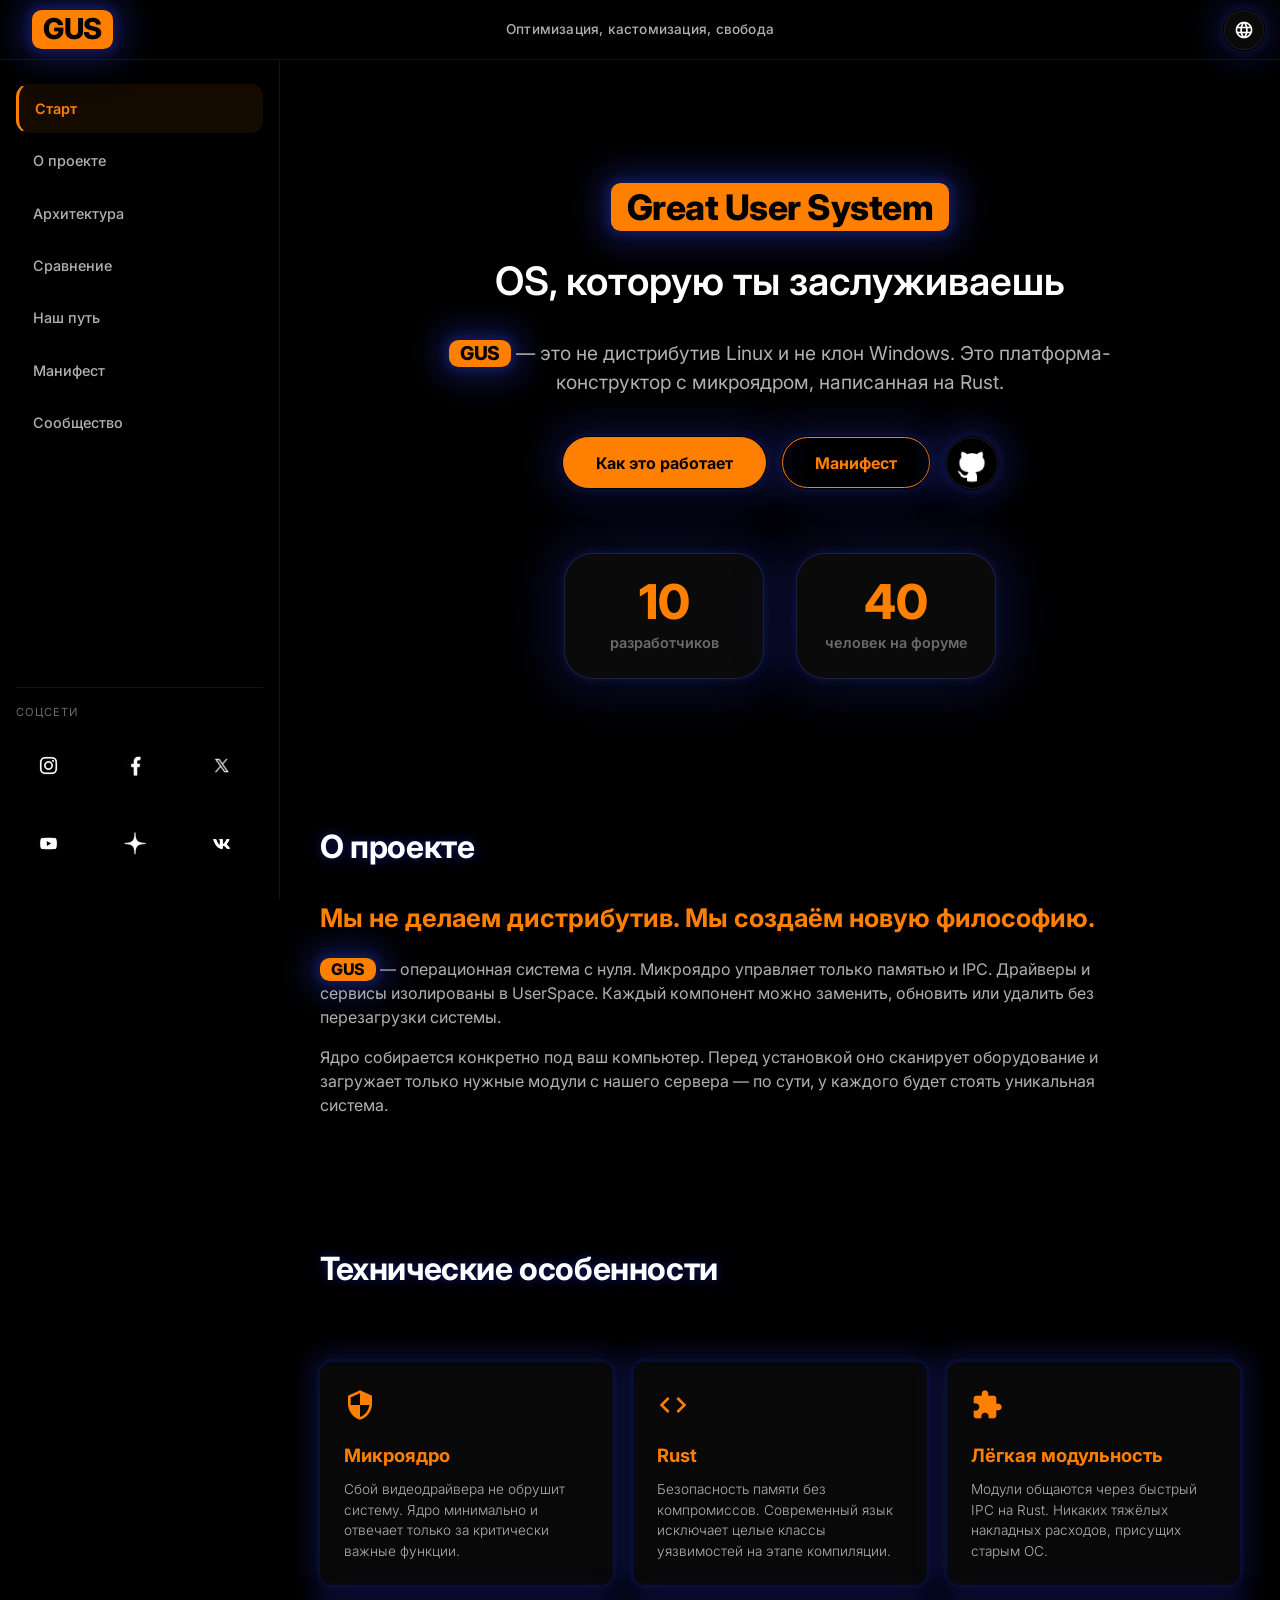
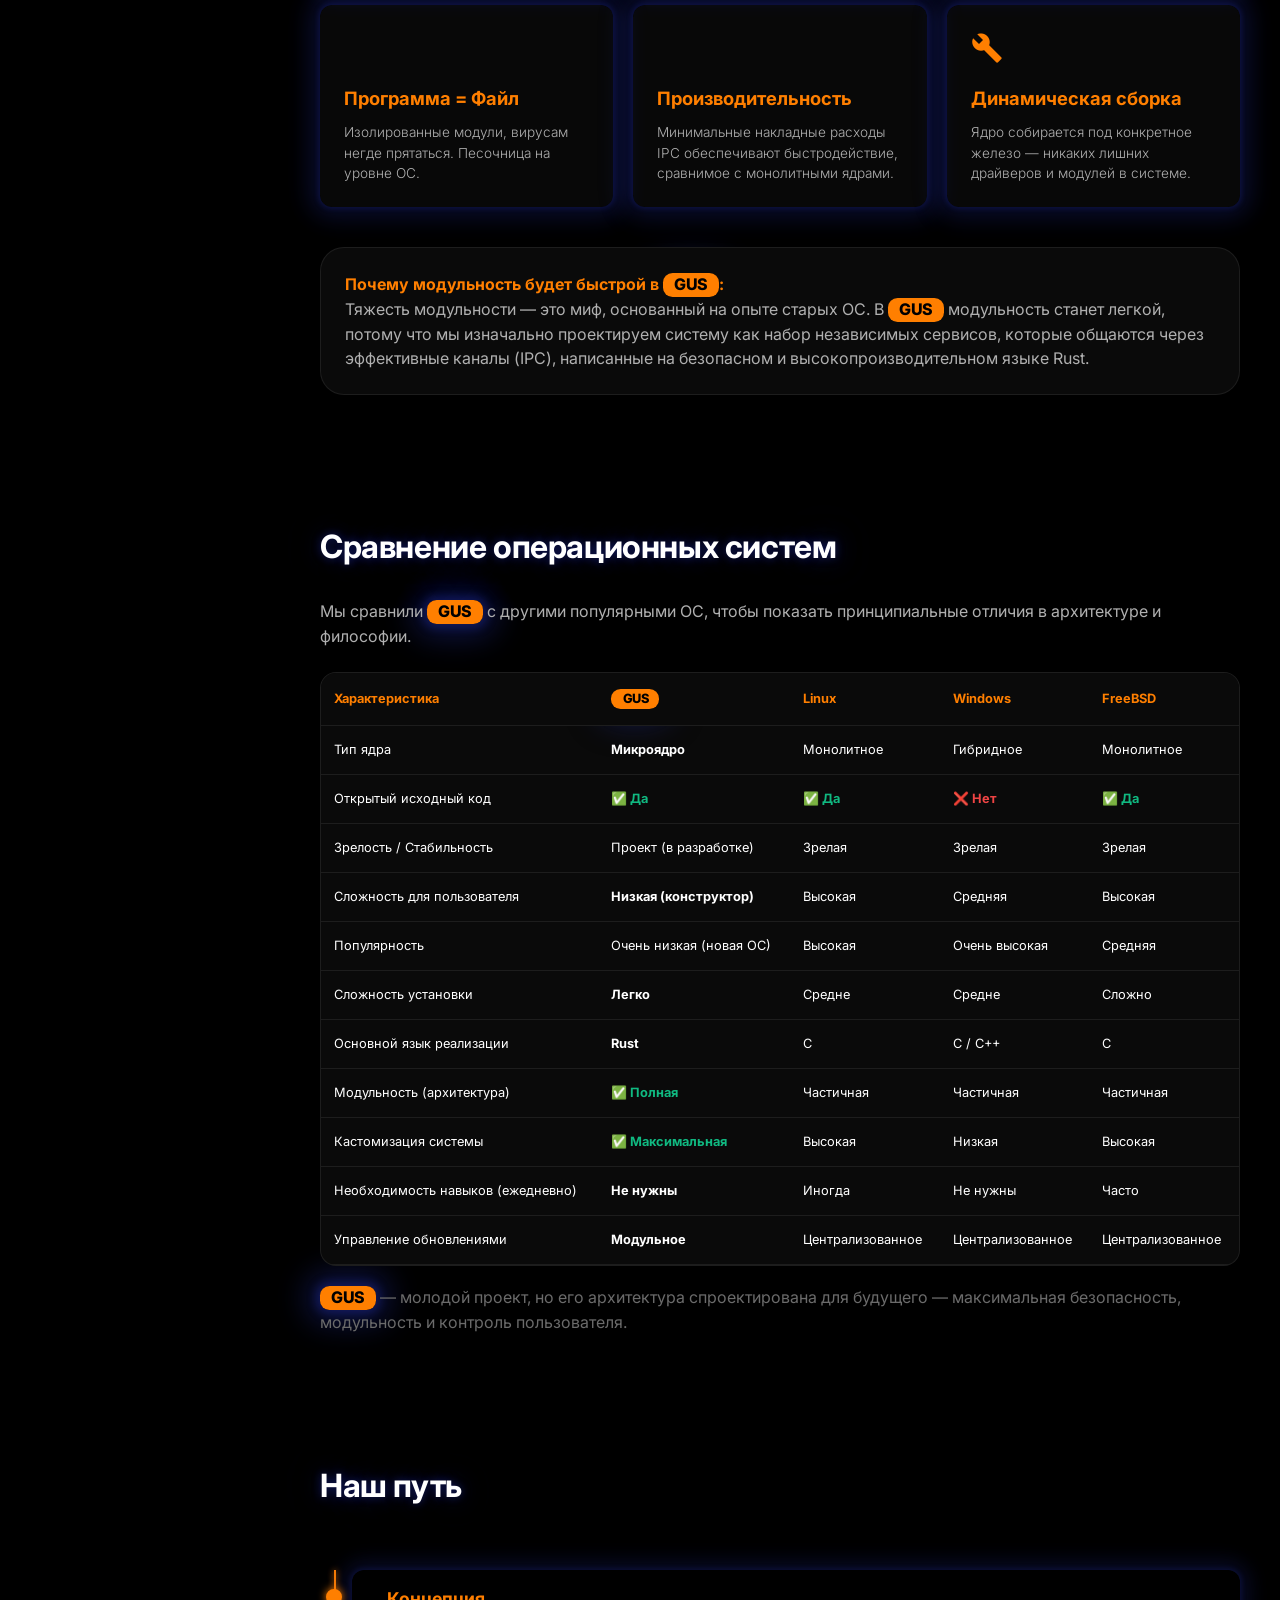
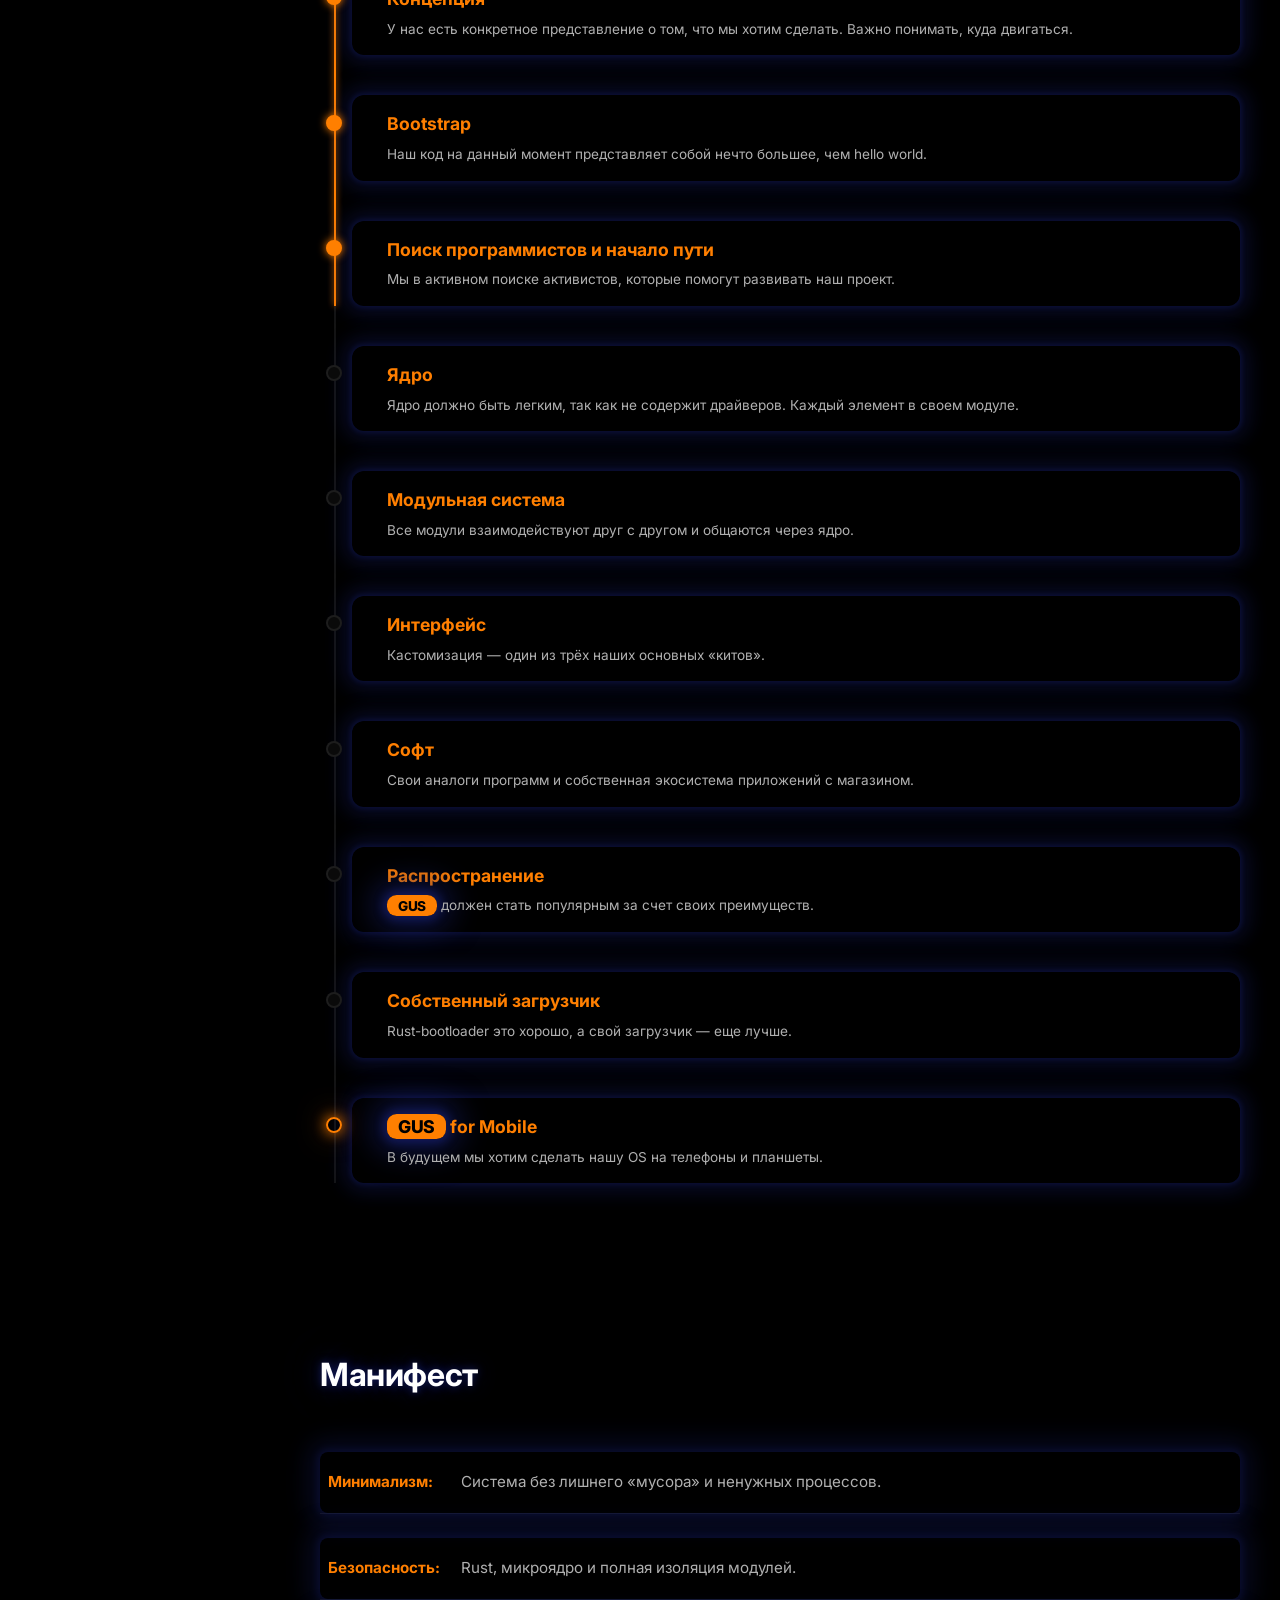
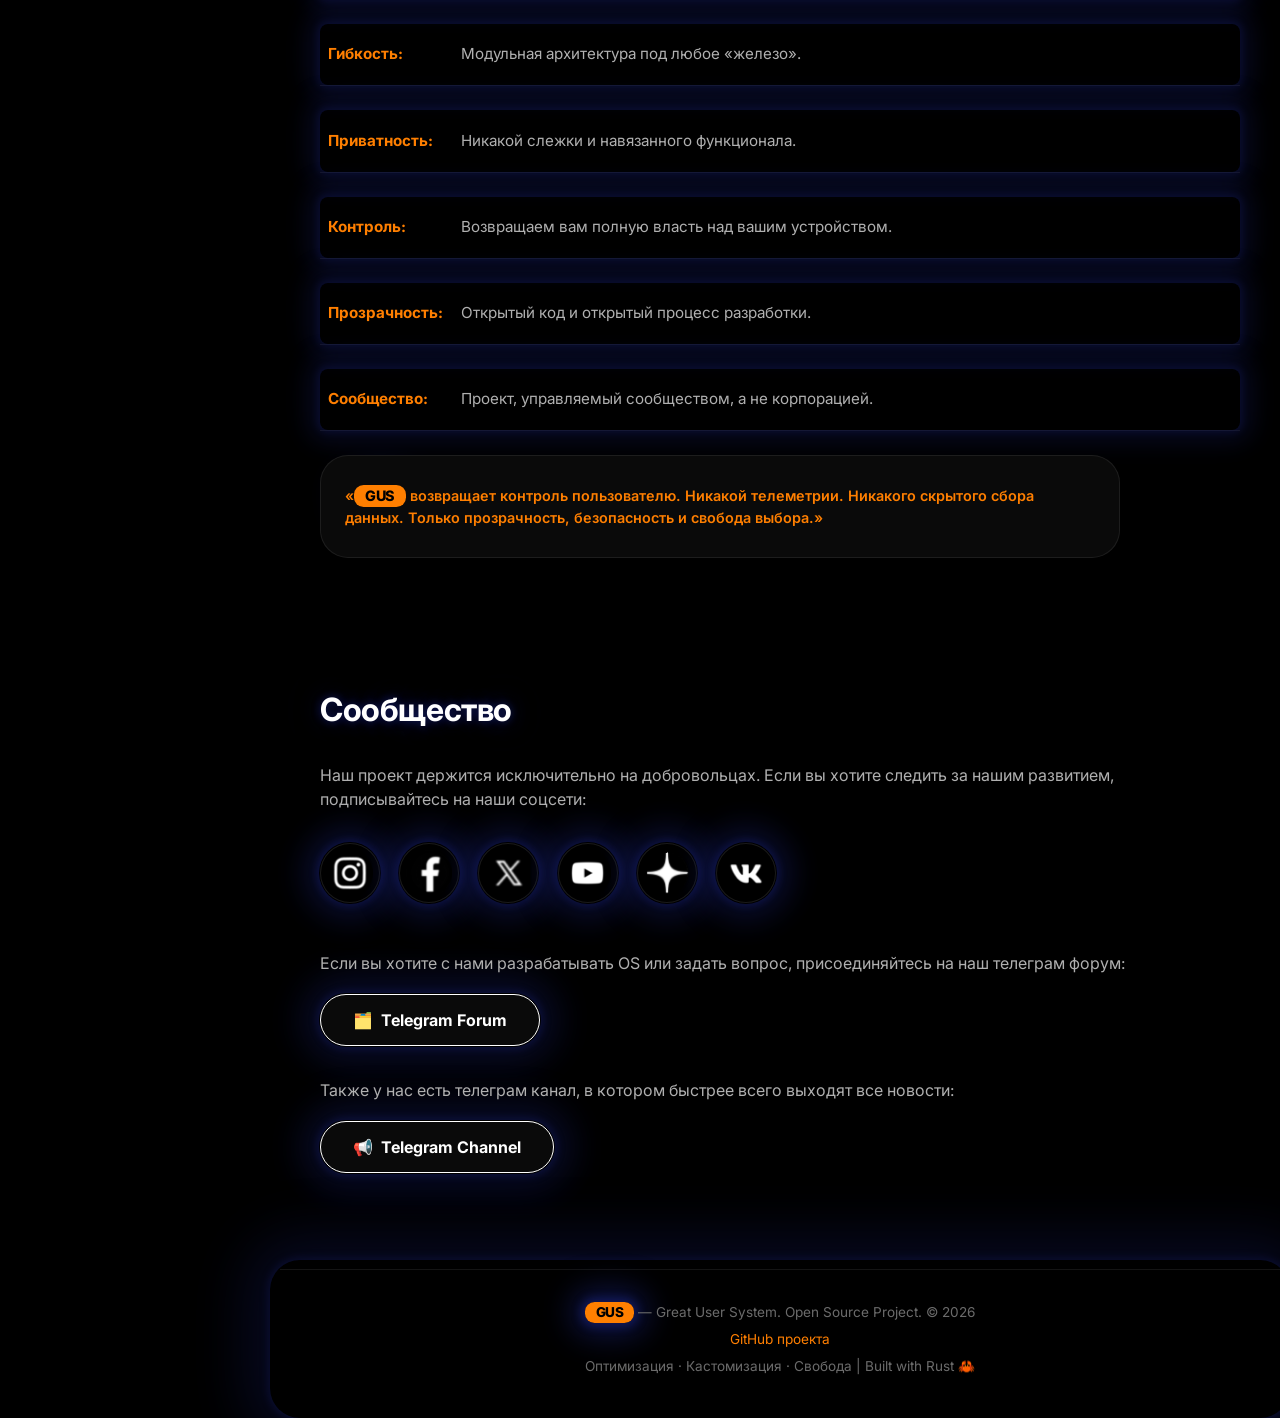
==== index.html @ cfc03541 "Add files via upload" ====
<!DOCTYPE html>
<html lang="ru" data-theme="dark">
<head>
    <meta charset="UTF-8">
    <meta name="viewport" content="width=device-width, initial-scale=1.0, viewport-fit=cover">
    <title>GUS — Great User System</title>

    <link rel="icon"
        href="data:image/svg+xml,<svg xmlns='http://www.w3.org/2000/svg' viewBox='0 0 100 100'><rect width='100' height='100' rx='20' fill='%23ff7f00'/><text x='50' y='68' font-size='52' font-weight='800' fill='%23000' text-anchor='middle' font-family='Inter,sans-serif'>GUS</text></svg>"
        type="image/svg+xml">

    <link rel="preconnect" href="https://fonts.googleapis.com">
    <link rel="preconnect" href="https://fonts.gstatic.com" crossorigin>

    <link
        href="https://fonts.googleapis.com/css2?family=Inter:opsz,wght@14..32,400;14..32,500;14..32,600;14..32,700;14..32,800&family=JetBrains+Mono:wght@400;500;600;700&display=swap"
        rel="stylesheet">
    <link href="https://fonts.googleapis.com/icon?family=Material+Icons" rel="stylesheet">

    <link rel="stylesheet" href="./assets/css/styles.css">
</head>

<body>
    <div class="overlay" id="overlay"></div>

    <header class="top-nav">
        <button class="burger" id="burgerBtn" aria-label="Меню">
            <span></span><span></span><span></span>
        </button>

        <a href="/" class="logo-area" id="logoLink" aria-label="GUS Home">
            <span class="gus-badge logo-badge">GUS</span>
        </a>

        <div class="tagline-center" data-i18n="slogan">
            <span class="tagline-content">Оптимизация, <br class="br1">кастомизация, <br class="br2">свобода</span>
        </div>

        <div class="top-actions">
            <button class="icon-btn" id="langToggleDesktop" aria-label="Сменить язык">
                <span class="material-icons">language</span>
            </button>
        </div>
    </header>

    <nav class="sidebar" id="sidebar">
        <a href="#hero" data-i18n="nav_home">Старт</a>
        <a href="#about" data-i18n="nav_about">О проекте</a>
        <a href="#tech" data-i18n="nav_tech">Архитектура</a>
        <a href="#comparison" data-i18n="nav_comparison">Сравнение</a>
        <a href="#roadmap" data-i18n="nav_roadmap">Наш путь</a>
        <a href="#manifesto" data-i18n="nav_manifesto">Манифест</a>
        <a href="#community" data-i18n="nav_community">Сообщество</a>

        <div class="sidebar-socials">
            <div class="social-label" data-i18n="social_label">Соцсети</div>

            <div class="social-grid">
                <a href="https://www.instagram.com/greatusersystem/" target="_blank" class="social-icon-link"
                    aria-label="Instagram">
                    <img src="./assets/images/instagram.png" alt="Instagram">
                </a>

                <a href="https://www.facebook.com/profile.php?id=61590893377240" target="_blank" class="social-icon-link"
                    aria-label="Facebook">
                    <img src="./assets/images/facebook.png" alt="Facebook">
                </a>

                <a href="https://x.com/GreatUserTeam" target="_blank" class="social-icon-link" aria-label="X">
                    <img src="./assets/images/x.png" alt="X">
                </a>

                <a href="https://www.youtube.com/@GreatUserTeam" target="_blank" class="social-icon-link"
                    aria-label="YouTube">
                    <img src="./assets/images/youtube.png" alt="YouTube">
                </a>

                <a href="https://dzen.ru/greatuserteam" target="_blank" class="social-icon-link" aria-label="Dzen">
                    <img src="./assets/images/dzen.png" alt="Dzen">
                </a>

                <a href="https://vk.com/club239710312" target="_blank" class="social-icon-link" aria-label="VK">
                    <img src="./assets/images/vk.png" alt="VK">
                </a>
            </div>
        </div>
    </nav>

    <div class="main-content" id="mainContent">
        <main>
            <section id="hero" class="section" style="text-align:center; padding-top:5rem; padding-bottom:5rem;">
                <h1
                    style="font-size:clamp(1.8rem,5vw,3.5rem); margin-top:1.5rem; color:var(--text-primary); line-height:1.3;">
                    <span class="gus-badge" style="font-size:2.2rem; padding:0.2rem 1rem;">Great User System</span>
                    <br>
                    <span style="font-weight:600; font-size:0.7em; display:block; margin-top:1.2rem;"
                        data-i18n="hero_title_part">
                        OS, которую ты заслуживаешь
                    </span>
                </h1>

                <p style="font-size:clamp(0.9rem,3vw,1.2rem); color:var(--text-secondary); max-width:700px; margin:2rem auto;"
                    data-i18n="hero_subtitle">
                    <span class="gus-badge">GUS</span> — это не дистрибутив Linux и не клон Windows. Это
                    платформа-конструктор с микроядром, написанная на Rust.
                </p>

                <div
                    style="display:flex; gap:1rem; justify-content:center; margin-top:2.5rem; flex-wrap:wrap; align-items:center;">
                    <a href="#tech" class="btn-primary" data-i18n="how_it_works">Как это работает</a>
                    <a href="#manifesto" class="btn-outline" data-i18n="manifesto_btn">Манифест</a>
                    <a href="https://github.com/GreatUserTeam/GUS" target="_blank" class="btn-github" aria-label="GitHub">
                        <img src="./assets/images/github.png" alt="GitHub">
                    </a>
                </div>

                <div class="stat-container" style="margin-top:4rem;">
                    <div class="stat-item">
                        <div class="stat-number">10</div>
                        <div class="stat-label" data-i18n="developers">разработчиков</div>
                    </div>

                    <div class="stat-item">
                        <div class="stat-number">40</div>
                        <div class="stat-label" data-i18n="forum_members">человек на форуме</div>
                    </div>
                </div>
            </section>

            <section id="about" class="section">
                <h2 data-i18n="about_title">О проекте</h2>

                <p style="font-weight:700; font-size:clamp(1.1rem,3vw,1.6rem); margin-bottom:1.2rem; color:var(--accent);"
                    data-i18n="about_lead">
                    Мы не делаем дистрибутив. Мы создаём новую философию.
                </p>

                <p style="color:var(--text-secondary); max-width:800px;" data-i18n="about_text">
                    <span class="gus-badge">GUS</span> — операционная система с нуля. Микроядро управляет только памятью
                    и IPC. Драйверы и сервисы изолированы в UserSpace. Каждый компонент можно заменить, обновить или
                    удалить без перезагрузки системы.
                </p>

                <p style="color:var(--text-secondary); margin-top:1rem; max-width:800px;" data-i18n="about_dynamic">
                    Ядро собирается конкретно под ваш компьютер. Перед установкой оно сканирует оборудование и загружает
                    только нужные модули с нашего сервера — по сути, у каждого будет стоять уникальная система.
                </p>
            </section>

            <section id="tech" class="section">
                <h2 data-i18n="tech_title">Технические особенности</h2>

                <div class="tech-grid-3x2">
                    <div class="tech-step">
                        <div class="tech-step-icon"><span class="material-icons">security</span></div>
                        <h3 data-i18n="tech_microkernel_title">Микроядро</h3>
                        <p data-i18n="tech_microkernel">Сбой видеодрайвера не обрушит систему. Ядро минимально и отвечает
                            только за критически важные функции.</p>
                    </div>

                    <div class="tech-step">
                        <div class="tech-step-icon"><span class="material-icons">code</span></div>
                        <h3 data-i18n="tech_rust_title">Rust</h3>
                        <p data-i18n="tech_rust">Безопасность памяти без компромиссов. Современный язык исключает целые
                            классы уязвимостей на этапе компиляции.</p>
                    </div>

                    <div class="tech-step">
                        <div class="tech-step-icon"><span class="material-icons">extension</span></div>
                        <h3 data-i18n="tech_modular_title">Лёгкая модульность</h3>
                        <p data-i18n="tech_modular">Модули общаются через быстрый IPC на Rust. Никаких тяжёлых накладных
                            расходов, присущих старым ОС.</p>
                    </div>

                    <div class="tech-step">
                        <div class="tech-step-icon"><span class="material-icons">inventory_2</span></div>
                        <h3 data-i18n="tech_sandbox_title">Программа = Файл</h3>
                        <p data-i18n="tech_sandbox">Изолированные модули, вирусам негде прятаться. Песочница на уровне
                            ОС.</p>
                    </div>

                    <div class="tech-step">
                        <div class="tech-step-icon"><span class="material-icons">speed</span></div>
                        <h3>Производительность</h3>
                        <p>Минимальные накладные расходы IPC обеспечивают быстродействие, сравнимое с монолитными ядрами.
                        </p>
                    </div>

                    <div class="tech-step">
                        <div class="tech-step-icon"><span class="material-icons">build_circle</span></div>
                        <h3>Динамическая сборка</h3>
                        <p>Ядро собирается под конкретное железо — никаких лишних драйверов и модулей в системе.</p>
                    </div>
                </div>

                <div
                    style="margin-top:2rem; background:var(--bg-surface); border:1px solid var(--border-color); border-radius:1.5rem; padding:1.5rem; position:relative;">
                    <p style="color:var(--accent); font-weight:700;" data-i18n="tech_why_title">
                        Почему модульность будет быстрой в <span class="gus-badge">GUS</span>:
                    </p>

                    <p style="color:var(--text-secondary);" data-i18n="tech_why_desc">
                        Тяжесть модульности — это миф, основанный на опыте старых ОС. В
                        <span class="gus-badge">GUS</span> модульность станет легкой, потому что мы изначально
                        проектируем систему как набор независимых сервисов, которые общаются через эффективные каналы
                        (IPC), написанные на безопасном и высокопроизводительном языке Rust.
                    </p>
                </div>
            </section>

            <section id="comparison" class="section">
                <h2 data-i18n="comp_title">Сравнение операционных систем</h2>

                <p style="color:var(--text-secondary); margin-bottom:1.5rem;" data-i18n="comp_intro">
                    Мы сравнили <span class="gus-badge">GUS</span> с другими популярными ОС, чтобы показать
                    принципиальные отличия в архитектуре и философии.
                </p>

                <div class="table-wrapper">
                    <table>
                        <thead>
                            <tr>
                                <th data-i18n="col_feature">Характеристика</th>
                                <th><span class="gus-badge">GUS</span></th>
                                <th>Linux</th>
                                <th>Windows</th>
                                <th>FreeBSD</th>
                            </tr>
                        </thead>

                        <tbody>
                            <tr>
                                <td data-i18n="row_kernel">Тип ядра</td>
                                <td><strong data-i18n="val_microkernel">Микроядро</strong></td>
                                <td data-i18n="val_monolithic">Монолитное</td>
                                <td data-i18n="val_hybrid">Гибридное</td>
                                <td data-i18n="val_monolithic2">Монолитное</td>
                            </tr>

                            <tr>
                                <td data-i18n="row_opensource">Открытый исходный код</td>
                                <td><span class="check-mark">✅ Да</span></td>
                                <td><span class="check-mark">✅ Да</span></td>
                                <td><span class="cross-mark">❌ Нет</span></td>
                                <td><span class="check-mark">✅ Да</span></td>
                            </tr>

                            <tr>
                                <td data-i18n="row_maturity">Зрелость / Стабильность</td>
                                <td data-i18n="val_maturity_gus">Проект (в разработке)</td>
                                <td data-i18n="val_maturity_linux">Зрелая</td>
                                <td data-i18n="val_maturity_windows">Зрелая</td>
                                <td data-i18n="val_maturity_freebsd">Зрелая</td>
                            </tr>

                            <tr>
                                <td data-i18n="row_complexity">Сложность для пользователя</td>
                                <td><strong data-i18n="val_complexity_low">Низкая (конструктор)</strong></td>
                                <td data-i18n="val_complexity_high">Высокая</td>
                                <td data-i18n="val_complexity_medium">Средняя</td>
                                <td data-i18n="val_complexity_high2">Высокая</td>
                            </tr>

                            <tr>
                                <td data-i18n="row_popularity">Популярность</td>
                                <td data-i18n="val_popularity_gus">Очень низкая (новая ОС)</td>
                                <td data-i18n="val_popularity_linux">Высокая</td>
                                <td data-i18n="val_popularity_windows">Очень высокая</td>
                                <td data-i18n="val_popularity_freebsd">Средняя</td>
                            </tr>

                            <tr>
                                <td data-i18n="row_install">Сложность установки</td>
                                <td><strong data-i18n="val_install_easy">Легко</strong></td>
                                <td data-i18n="val_install_medium">Средне</td>
                                <td data-i18n="val_install_medium2">Средне</td>
                                <td data-i18n="val_install_hard">Сложно</td>
                            </tr>

                            <tr>
                                <td data-i18n="row_language">Основной язык реализации</td>
                                <td><strong data-i18n="val_lang_rust">Rust</strong></td>
                                <td data-i18n="val_lang_c">C</td>
                                <td data-i18n="val_lang_cpp">C / C++</td>
                                <td data-i18n="val_lang_c2">C</td>
                            </tr>

                            <tr>
                                <td data-i18n="row_modularity">Модульность (архитектура)</td>
                                <td><span class="check-mark">✅ Полная</span></td>
                                <td data-i18n="val_modularity_partial">Частичная</td>
                                <td data-i18n="val_modularity_partial2">Частичная</td>
                                <td data-i18n="val_modularity_partial3">Частичная</td>
                            </tr>

                            <tr>
                                <td data-i18n="row_customization">Кастомизация системы</td>
                                <td><span class="check-mark">✅ Максимальная</span></td>
                                <td data-i18n="val_customization_high">Высокая</td>
                                <td data-i18n="val_customization_low">Низкая</td>
                                <td data-i18n="val_customization_high2">Высокая</td>
                            </tr>

                            <tr>
                                <td data-i18n="row_skills">Необходимость навыков (ежедневно)</td>
                                <td><strong data-i18n="val_skills_none">Не нужны</strong></td>
                                <td data-i18n="val_skills_sometimes">Иногда</td>
                                <td data-i18n="val_skills_none2">Не нужны</td>
                                <td data-i18n="val_skills_often">Часто</td>
                            </tr>

                            <tr>
                                <td data-i18n="row_updates">Управление обновлениями</td>
                                <td><strong data-i18n="val_updates_modular">Модульное</strong></td>
                                <td data-i18n="val_updates_centralized">Централизованное</td>
                                <td data-i18n="val_updates_centralized2">Централизованное</td>
                                <td data-i18n="val_updates_centralized3">Централизованное</td>
                            </tr>
                        </tbody>
                    </table>
                </div>

                <p style="color:var(--text-muted); margin-top:1.2rem;" data-i18n="comp_outro">
                    <span class="gus-badge">GUS</span> — молодой проект, но его архитектура спроектирована для будущего
                    — максимальная безопасность, модульность и контроль пользователя.
                </p>
            </section>

            <section id="roadmap" class="section">
                <h2 data-i18n="roadmap_title">Наш путь</h2>

                <div class="timeline" id="timelineContainer">
                    <div class="timeline-progress" id="timelineProgress"></div>

                    <div class="timeline-item done" data-timeline-done="true">
                        <h3 data-i18n="roadmap_concept_title">Концепция</h3>
                        <p data-i18n="roadmap_concept_desc">У нас есть конкретное представление о том, что мы хотим
                            сделать. Важно понимать, куда двигаться.</p>
                    </div>

                    <div class="timeline-item done" data-timeline-done="true">
                        <h3 data-i18n="roadmap_bootstrap_title">Bootstrap</h3>
                        <p data-i18n="roadmap_bootstrap_desc">Наш код на данный момент представляет собой нечто большее,
                            чем hello world.</p>
                    </div>

                    <div class="timeline-item done" data-timeline-done="true">
                        <h3 data-i18n="roadmap_search_title">Поиск программистов и начало пути</h3>
                        <p data-i18n="roadmap_search_desc">Мы в активном поиске активистов, которые помогут развивать наш
                            проект.</p>
                    </div>

                    <div class="timeline-item">
                        <h3 data-i18n="roadmap_kernel_title">Ядро</h3>
                        <p data-i18n="roadmap_kernel_desc">Ядро должно быть легким, так как не содержит драйверов. Каждый
                            элемент в своем модуле.</p>
                    </div>

                    <div class="timeline-item">
                        <h3 data-i18n="roadmap_modules_title">Модульная система</h3>
                        <p data-i18n="roadmap_modules_desc">Все модули взаимодействуют друг с другом и общаются через
                            ядро.</p>
                    </div>

                    <div class="timeline-item">
                        <h3 data-i18n="roadmap_interface_title">Интерфейс</h3>
                        <p data-i18n="roadmap_interface_desc">Кастомизация — один из трёх наших основных «китов».</p>
                    </div>

                    <div class="timeline-item">
                        <h3 data-i18n="roadmap_software_title">Софт</h3>
                        <p data-i18n="roadmap_software_desc">Свои аналоги программ и собственная экосистема приложений с
                            магазином.</p>
                    </div>

                    <div class="timeline-item">
                        <h3 data-i18n="roadmap_distribution_title">Распространение</h3>
                        <p data-i18n="roadmap_distribution_desc"><span class="gus-badge">GUS</span> должен стать
                            популярным за счет своих преимуществ.</p>
                    </div>

                    <div class="timeline-item">
                        <h3 data-i18n="roadmap_bootloader_title">Собственный загрузчик</h3>
                        <p data-i18n="roadmap_bootloader_desc">Rust-bootloader это хорошо, а свой загрузчик — еще лучше.
                        </p>
                    </div>

                    <div class="timeline-item future">
                        <h3 data-i18n="roadmap_mobile_title"><span class="gus-badge">GUS</span> for Mobile</h3>
                        <p data-i18n="roadmap_mobile_desc">В будущем мы хотим сделать нашу OS на телефоны и планшеты.</p>
                    </div>
                </div>
            </section>

            <section id="manifesto" class="section">
                <h2 data-i18n="manifesto_title">Манифест</h2>

                <ul class="manifesto-list">
                    <li>
                        <strong data-i18n="manifesto_minimalism_title">Минимализм:</strong>
                        <span data-i18n="manifesto_minimalism">Система без лишнего «мусора» и ненужных процессов.</span>
                    </li>

                    <li>
                        <strong data-i18n="manifesto_security_title">Безопасность:</strong>
                        <span data-i18n="manifesto_security">Rust, микроядро и полная изоляция модулей.</span>
                    </li>

                    <li>
                        <strong data-i18n="manifesto_flexibility_title">Гибкость:</strong>
                        <span data-i18n="manifesto_flexibility">Модульная архитектура под любое «железо».</span>
                    </li>

                    <li>
                        <strong data-i18n="manifesto_privacy_title">Приватность:</strong>
                        <span data-i18n="manifesto_privacy">Никакой слежки и навязанного функционала.</span>
                    </li>

                    <li>
                        <strong data-i18n="manifesto_control_title">Контроль:</strong>
                        <span data-i18n="manifesto_control">Возвращаем вам полную власть над вашим устройством.</span>
                    </li>

                    <li>
                        <strong data-i18n="manifesto_transparency_title">Прозрачность:</strong>
                        <span data-i18n="manifesto_transparency">Открытый код и открытый процесс разработки.</span>
                    </li>

                    <li>
                        <strong data-i18n="manifesto_community_title">Сообщество:</strong>
                        <span data-i18n="manifesto_community">Проект, управляемый сообществом, а не корпорацией.</span>
                    </li>
                </ul>

                <div class="card" style="max-width:800px; margin-top:1.5rem;">
                    <p style="color:var(--accent); font-weight:600;" data-i18n="manifesto_text">
                        «<span class="gus-badge">GUS</span> возвращает контроль пользователю. Никакой телеметрии.
                        Никакого скрытого сбора данных. Только прозрачность, безопасность и свобода выбора.»
                    </p>
                </div>
            </section>

            <section id="community" class="section">
                <h2 data-i18n="community_title">Сообщество</h2>

                <p class="community-intro" data-i18n="community_intro">
                    Наш проект держится исключительно на добровольцах. Если вы хотите следить за нашим развитием,
                    подписывайтесь на наши соцсети:
                </p>

                <div class="community-links">
                    <a href="https://www.instagram.com/greatusersystem/" target="_blank" class="community-icon-link"
                        aria-label="Instagram">
                        <img src="./assets/images/instagram.png" alt="Instagram">
                    </a>

                    <a href="https://www.facebook.com/profile.php?id=61590893377240" target="_blank"
                        class="community-icon-link" aria-label="Facebook">
                        <img src="./assets/images/facebook.png" alt="Facebook">
                    </a>

                    <a href="https://x.com/GreatUserTeam" target="_blank" class="community-icon-link" aria-label="X">
                        <img src="./assets/images/x.png" alt="X">
                    </a>

                    <a href="https://www.youtube.com/@GreatUserTeam" target="_blank" class="community-icon-link"
                        aria-label="YouTube">
                        <img src="./assets/images/youtube.png" alt="YouTube">
                    </a>

                    <a href="https://dzen.ru/greatuserteam" target="_blank" class="community-icon-link" aria-label="Dzen">
                        <img src="./assets/images/dzen.png" alt="Dzen">
                    </a>

                    <a href="https://vk.com/club239710312" target="_blank" class="community-icon-link" aria-label="VK">
                        <img src="./assets/images/vk.png" alt="VK">
                    </a>
                </div>

                <div class="community-telegram-block">
                    <p style="color:var(--text-secondary);" data-i18n="community_forum_text">
                        Если вы хотите с нами разрабатывать OS или задать вопрос, присоединяйтесь на наш телеграм форум:
                    </p>

                    <a href="https://t.me/GreatUserSystemForum" target="_blank" class="btn-special">
                        <span>🗂️</span> Telegram Forum
                    </a>

                    <p style="color:var(--text-secondary); margin-top:0;" data-i18n="community_channel_text">
                        Также у нас есть телеграм канал, в котором быстрее всего выходят все новости:
                    </p>

                    <a href="https://t.me/GreatUserSystem" target="_blank" class="btn-special">
                        <span>📢</span> Telegram Channel
                    </a>
                </div>
            </section>
        </main>

        <footer class="footer">
            <p>
                <strong><span class="gus-badge">GUS</span></strong> — Great User System. Open Source Project. © 2026
            </p>

            <p style="margin-top:0.4rem;">
                <a href="https://github.com/GreatUserTeam/GUS" target="_blank">GitHub проекта</a>
            </p>

            <p style="margin-top:0.4rem;" data-i18n="footer_motto">
                Оптимизация · Кастомизация · Свобода | Built with Rust 🦀
            </p>
        </footer>
    </div>

    <script src="./assets/js/script.js"></script>
</body>
</html>
---- assets/css/styles.css ----
:root {
    --font-sans: 'Inter', system-ui, -apple-system, sans-serif;
    --font-mono: 'JetBrains Mono', monospace;
    --radius-card: 1.75rem;
    --radius-btn: 2.5rem;
    --radius-tag: 0.6rem;
    --bg-deep: #000000;
    --bg-surface: #0a0a0a;
    --text-primary: #ffffff;
    --text-secondary: #b0b0b0;
    --text-muted: #6b6b6b;
    --accent: #ff7f00;
    --accent-soft: rgba(255, 127, 0, 0.08);
    --border-color: rgba(255, 255, 255, 0.08);
    --sidebar-width: 280px;
    --topbar-height: 60px;
    --transition: 0.25s ease;
    --glow-blue: rgba(26, 35, 126, 0.5);
    --glow-blue-strong: rgba(26, 35, 126, 0.7);
}

* {
    margin: 0;
    padding: 0;
    box-sizing: border-box;
}

html {
    scroll-behavior: smooth;
    background: var(--bg-deep);
    scroll-padding-top: calc(var(--topbar-height) + 1rem);
}

body {
    font-family: var(--font-sans);
    background: transparent;
    color: var(--text-primary);
    line-height: 1.5;
    font-weight: 400;
    overflow-x: hidden;
    -webkit-tap-highlight-color: transparent;
}

body::before {
    content: '';
    position: fixed;
    inset: 0;
    background: var(--bg-deep);
    z-index: -2;
}

::-webkit-scrollbar {
    width: 4px;
    height: 4px;
}

::-webkit-scrollbar-track {
    background: transparent;
}

::-webkit-scrollbar-thumb {
    background: var(--accent);
    border-radius: 20px;
}

/* GUS в оранжевом квадрате */
.gus-badge {
    background: var(--accent);
    color: #000000;
    font-weight: 800;
    padding: 0.15rem 0.7rem;
    border-radius: var(--radius-tag);
    line-height: 1.2;
    letter-spacing: -0.5px;
    display: inline-block;
    font-family: var(--font-sans);
    white-space: nowrap;
    position: relative;
}

/* Синее свечение за GUS бейджами - прямо от края */
.gus-badge::after {
    content: '';
    position: absolute;
    inset: 0;
    background: transparent;
    box-shadow:
        0 0 8px 4px var(--glow-blue),
        0 0 30px 14px var(--glow-blue);
    border-radius: var(--radius-tag);
    z-index: -1;
    pointer-events: none;
}


.top-nav {
    position: fixed;
    top: 0;
    left: 0;
    right: 0;
    z-index: 120;
    background: var(--bg-deep);
    border-bottom: 1px solid var(--border-color);
    padding: 0 1.2rem;
    height: var(--topbar-height);
    display: flex;
    align-items: center;
    justify-content: space-between;
    gap: 1rem;
}

.logo-area {
    display: flex;
    align-items: center;
    position: absolute;
    left: 3.5rem;
    z-index: 125;
    cursor: pointer;
    text-decoration: none;
}

.logo-badge {
    font-size: 1.8rem;
}


/* Центрирование слогана с переносами */
.tagline-center {
    font-size: 0.85rem;
    color: var(--text-secondary);
    font-weight: 500;
    letter-spacing: 0.2px;
    text-align: center;
    line-height: 1.3;
    margin: 0 auto;
    padding: 0 1rem;
    pointer-events: none;
    transition: opacity 0.3s ease, visibility 0.3s ease;
    display: flex;
    align-items: center;
    justify-content: center;
    height: 100%;
    word-break: keep-all;
    overflow-wrap: break-word;
}

.tagline-center span {
    display: inline-block;
}

/* Контроль переносов */
.tagline-content br {
    display: none;
}

@media (max-width: 950px) {
    .tagline-content br.br1 {
        display: inline;
    }
}

@media (max-width: 750px) {
    .tagline-content br.br2 {
        display: inline;
    }
}

@media (max-width: 520px) {
    .tagline-center {
        opacity: 0;
        visibility: hidden;
    }
}


.top-actions {
    display: flex;
    gap: 0.5rem;
    align-items: center;
    position: absolute;
    right: 1rem;
    z-index: 125;
}

.icon-btn {
    background: transparent;
    border: 1px solid var(--border-color);
    border-radius: 2rem;
    padding: 0.5rem;
    font-weight: 600;
    cursor: pointer;
    color: var(--text-primary);
    transition: all var(--transition);
    display: flex;
    align-items: center;
    justify-content: center;
    font-size: 0.85rem;
    background: var(--bg-surface);
    width: 40px;
    height: 40px;
    position: relative;
}

.icon-btn:hover {
    border-color: var(--accent);
    color: var(--accent);
}

.icon-btn .material-icons {
    font-size: 20px;
    position: relative;
    z-index: 1;
}

/* Синее свечение за кнопкой перевода */
.icon-btn::after {
    content: '';
    position: absolute;
    inset: -2px;
    box-shadow:
        0 0 6px 3px var(--glow-blue),
        0 0 30px 14px var(--glow-blue);
    border-radius: 2rem;
    z-index: 0;
    pointer-events: none;
    opacity: 0.6;
}


.burger {
    display: flex;
    flex-direction: column;
    gap: 5px;
    cursor: pointer;
    background: transparent;
    border: none;
    padding: 6px;
    position: absolute;
    left: 0.75rem;
    z-index: 121;
}

.burger span {
    width: 24px;
    height: 2px;
    background: var(--text-primary);
    border-radius: 10px;
    transition: 0.3s;
}

.burger.open span:nth-child(1) {
    transform: rotate(45deg) translate(5px, 6px);
}

.burger.open span:nth-child(2) {
    opacity: 0;
}

.burger.open span:nth-child(3) {
    transform: rotate(-45deg) translate(5px, -6px);
}


.sidebar {
    position: fixed;
    top: var(--topbar-height);
    left: 0;
    height: calc(100vh - var(--topbar-height));
    width: var(--sidebar-width);
    background: var(--bg-deep);
    border-right: 1px solid var(--border-color);
    padding: 1.5rem 1rem;
    display: flex;
    flex-direction: column;
    gap: 0.2rem;
    z-index: 100;
    overflow-y: auto;
    transform: translateX(-100%);
    transition: transform 0.3s cubic-bezier(0.25, 0.1, 0.1, 1.0);
}

.sidebar.open {
    transform: translateX(0);
}

.sidebar a {
    text-decoration: none;
    color: var(--text-secondary);
    font-weight: 500;
    padding: 0.8rem 1rem;
    border-radius: 0.8rem;
    transition: all var(--transition);
    font-size: 0.9rem;
    display: flex;
    align-items: center;
    gap: 0.6rem;
    border: 1px solid transparent;
}

.sidebar a:hover {
    background: var(--accent-soft);
    color: var(--accent);
    border-color: var(--accent);
}

.sidebar a.active {
    background: var(--accent-soft);
    color: var(--accent);
    border-left: 3px solid var(--accent);
    font-weight: 600;
}


.sidebar-socials {
    margin-top: auto;
    padding-top: 1rem;
    border-top: 1px solid var(--border-color);
}

.sidebar-socials .social-label {
    font-size: 0.7rem;
    text-transform: uppercase;
    letter-spacing: 1px;
    color: var(--text-muted);
    margin-bottom: 0.8rem;
}

.sidebar-socials .social-grid {
    display: grid;
    grid-template-columns: repeat(3, 1fr);
    gap: 0.8rem;
}

/* УВЕЛИЧЕННЫЕ ИКОНКИ В САЙДБАРЕ */
.social-icon-link {
    width: 65px;
    height: 65px;
    border-radius: 80%;
    background: #000000;
    border: 1px solid rgba(255, 255, 255, 0.1);
    display: flex;
    align-items: center;
    justify-content: center;
    transition: all 0.2s;
    color: #ffffff;
    text-decoration: none;
    overflow: hidden;
}

.social-icon-link img {
    width: 80%;
    height: 80%;
    display: block;
    object-fit: contain;
}

.social-icon-link:hover {
    background: #FF7F00;
    border-color: #FF7F00;
    transform: scale(1.08);
}

.social-icon-link:hover img {
    filter: none;
    opacity: 0.7;
}


.main-content {
    margin-left: 0;
    padding-top: var(--topbar-height);
}

.overlay {
    position: fixed;
    inset: 0;
    background: rgba(0, 0, 0, 0.8);
    z-index: 95;
    display: none;
}

.overlay.active {
    display: block;
}


.section {
    max-width: 1000px;
    margin: 0 auto;
    padding: 3rem 1.2rem;
    opacity: 0;
    transform: translateY(25px);
    transition: all 0.5s ease;
    position: relative;
}

.section.visible {
    opacity: 1;
    transform: translateY(0);
}

h2 {
    font-weight: 700;
    font-size: 2rem;
    margin-bottom: 1.8rem;
    color: var(--text-primary);
    position: relative;
    display: inline-block;
    letter-spacing: -0.4px;
    text-shadow:
        0 0 8px var(--glow-blue-strong),
        0 0 25px var(--glow-blue),
        0 0 50px var(--glow-blue);
}


.card {
    background: var(--bg-surface);
    border: 1px solid var(--border-color);
    border-radius: var(--radius-card);
    padding: 1.8rem 1.5rem;
    transition: all var(--transition);
    cursor: default;
    position: relative;
}

.card:hover {
    border-color: var(--accent);
}

.card h3 {
    font-size: 1.25rem;
    margin-bottom: 0.75rem;
    color: var(--accent);
    font-weight: 700;
}

.card p {
    color: var(--text-secondary);
    line-height: 1.5;
    font-size: 0.9rem;
}


/* Технические особенности — 6 плиток 3×2 */
.tech-grid-3x2 {
    display: grid;
    grid-template-columns: repeat(3, 1fr);
    gap: 20px;
    margin: 2.5rem 0;
}

.tech-step {
    padding: 24px;
    background: rgba(255, 255, 255, 0.03);
    border-radius: 12px;
    transition: background 0.2s;
    min-width: 0;
    position: relative;
    word-break: break-word;
    overflow-wrap: break-word;
    hyphens: auto;
}

.tech-step:hover {
    background: rgba(255, 127, 0, 0.06);
}

.tech-step-icon {
    font-size: 2rem;
    margin-bottom: 0.5rem;
    color: var(--accent);
    position: relative;
    z-index: 1;
}

.tech-step-icon .material-icons {
    font-size: 2rem;
}

.tech-step h3 {
    font-size: 1.15rem;
    margin-bottom: 0.6rem;
    color: var(--accent);
    font-weight: 700;
    position: relative;
    z-index: 1;
}

.tech-step p {
    color: var(--text-secondary);
    font-size: 0.85rem;
    line-height: 1.5;
    font-weight: 300;
    position: relative;
    z-index: 1;
}

/* Синее свечение за тех-плитками - прямо от границы (уменьшено на 1/3) */
.tech-step::after {
    content: '';
    position: absolute;
    inset: 0;
    box-shadow:
        0 0 4px 2px var(--glow-blue),
        0 0 23px 11px var(--glow-blue);
    border-radius: 12px;
    z-index: 0;
    pointer-events: none;
    opacity: 0.7;
}


.stat-container {
    display: flex;
    justify-content: center;
    gap: 2rem;
    flex-wrap: wrap;
    margin-top: 3rem;
}

.stat-item {
    text-align: center;
    padding: 1.5rem;
    background: var(--bg-surface);
    border-radius: var(--radius-card);
    border: 1px solid var(--border-color);
    min-width: 140px;
    flex: 1;
    max-width: 200px;
    position: relative;
}

.stat-number {
    font-size: 3rem;
    font-weight: 800;
    color: var(--accent);
    line-height: 1;
    position: relative;
    z-index: 1;
}

.stat-label {
    font-size: 0.9rem;
    color: var(--text-muted);
    margin-top: 0.4rem;
    font-weight: 600;
    position: relative;
    z-index: 1;
}

/* Синее свечение за стат-элементами - прямо от границы */
.stat-item::before {
    content: '';
    position: absolute;
    inset: 0;
    box-shadow:
        0 0 6px 3px var(--glow-blue),
        0 0 45px 20px var(--glow-blue);
    border-radius: var(--radius-card);
    z-index: 0;
    pointer-events: none;
    opacity: 0.6;
}


.table-wrapper {
    overflow-x: auto;
    border-radius: 1rem;
    border: 1px solid var(--border-color);
    background: var(--bg-surface);
    margin-top: 1.5rem;
    position: relative;
}

/* Синее свечение за таблицей - прямо от границы */
.table-wrapper::after {
    content: '';
    position: absolute;
    inset: 0;
    box-shadow:
        0 0 6px 3px var(--glow-blue),
        0 0 50px 22px var(--glow-blue);
    border-radius: 1rem;
    z-index: -1;
    pointer-events: none;
    opacity: 0.6;
}

table {
    width: 100%;
    border-collapse: collapse;
    font-size: 0.8rem;
    min-width: 750px;
    position: relative;
    z-index: 1;
}

th {
    background: var(--bg-surface);
    padding: 1rem 0.8rem;
    text-align: left;
    font-weight: 700;
    color: var(--accent);
    border-bottom: 1px solid var(--border-color);
    white-space: nowrap;
}

td {
    padding: 0.9rem 0.8rem;
    border-bottom: 1px solid var(--border-color);
}

tr:hover td {
    background: var(--accent-soft);
}

.check-mark {
    color: #10b981;
    font-weight: 700;
}

.cross-mark {
    color: #ef4444;
    font-weight: 700;
}


/* Наш путь */
.timeline {
    position: relative;
    padding-left: 2rem;
    margin-top: 2rem;
}

.timeline::before {
    content: '';
    position: absolute;
    left: 14px;
    top: 0;
    bottom: 0;
    width: 2px;
    background: var(--border-color);
}

.timeline-progress {
    position: absolute;
    left: 14px;
    top: 0;
    width: 2px;
    background: var(--accent);
    z-index: 1;
    transition: height 0.5s ease;
    box-shadow: 0 0 6px var(--accent);
}

.timeline-item {
    position: relative;
    margin-bottom: 2.5rem;
    padding: 1rem 1.2rem 1rem 2.2rem;
    z-index: 2;
}

.timeline-item::before {
    content: '';
    position: absolute;
    left: -1.6rem;
    top: 1.2rem;
    width: 12px;
    height: 12px;
    border-radius: 50%;
    background: var(--bg-surface);
    border: 2px solid var(--border-color);
    transition: all 0.3s ease;
}

.timeline-item.done::before {
    background: var(--accent);
    border-color: var(--accent);
    box-shadow: 0 0 8px var(--accent);
}

.timeline-item.future::before {
    background: transparent;
    border-color: var(--accent);
    box-shadow:
        0 0 14px var(--accent),
        0 0 28px rgba(255, 127, 0, 0.5);
    animation: pulse-glow 2s infinite;
}

@keyframes pulse-glow {
    0%, 100% {
        box-shadow:
            0 0 14px var(--accent),
            0 0 28px rgba(255, 127, 0, 0.5);
    }
    50% {
        box-shadow:
            0 0 20px var(--accent),
            0 0 40px rgba(255, 127, 0, 0.7);
    }
}

.timeline-item h3 {
    font-size: 1.1rem;
    color: var(--accent);
    margin-bottom: 0.4rem;
    position: relative;
    z-index: 1;
}

.timeline-item p {
    color: var(--text-secondary);
    font-size: 0.85rem;
    position: relative;
    z-index: 1;
}

/* Синее свечение за элементами таймлайна - прямо от контента (уменьшено на 1/3) */
.timeline-item::after {
    content: '';
    position: absolute;
    inset: 0;
    box-shadow:
        0 0 4px 2px var(--glow-blue),
        0 0 20px 9px var(--glow-blue);
    border-radius: 12px;
    z-index: -1;
    pointer-events: none;
    opacity: 0.6;
}


.manifesto-list {
    list-style: none;
    padding: 0;
    margin: 1.5rem 0;
}

.manifesto-list li {
    padding: 1.2rem 1.5rem 1.2rem 0.5rem;
    border-bottom: 1px solid var(--border-color);
    font-size: 0.95rem;
    display: flex;
    gap: 0.8rem;
    position: relative;
    margin-bottom: 1.5rem;
}

.manifesto-list li:last-child {
    margin-bottom: 0;
}

.manifesto-list li strong {
    color: var(--accent);
    min-width: 120px;
    position: relative;
    z-index: 1;
}

.manifesto-list li span {
    color: var(--text-secondary);
    position: relative;
    z-index: 1;
}

/* Синее свечение за элементами манифеста - прямо от контента */
.manifesto-list li::after {
    content: '';
    position: absolute;
    inset: 0;
    box-shadow:
        0 0 6px 3px var(--glow-blue),
        0 0 25px 12px var(--glow-blue);
    border-radius: 8px;
    z-index: 0;
    pointer-events: none;
    opacity: 0.5;
}


.community-intro {
    color: var(--text-secondary);
    max-width: 800px;
    margin-bottom: 2rem;
}

.community-links {
    display: flex;
    flex-wrap: wrap;
    gap: 1.2rem;
    margin: 1.2rem 0 3rem 0;
    align-items: center;
}

/* УВЕЛИЧЕННЫЕ ИКОНКИ В СООБЩЕСТВЕ */
.community-icon-link {
    width: 60px;
    height: 60px;
    border-radius: 50%;
    background: #000000;
    border: 1px solid rgba(255, 255, 255, 0.1);
    display: flex;
    align-items: center;
    justify-content: center;
    transition: all 0.2s;
    text-decoration: none;
    overflow: visible;
    position: relative;
}

.community-icon-link img {
    width: 80%;
    height: 80%;
    display: block;
    object-fit: contain;
    position: relative;
    z-index: 1;
}

.community-icon-link:hover {
    background: #FF7F00;
    border-color: #FF7F00;
    transform: scale(1.08);
}

.community-icon-link:hover img {
    filter: none;
    opacity: 0.7;
}

/* Синее свечение за иконками сообщества - прямо от края */
.community-icon-link::before {
    content: '';
    position: absolute;
    inset: -2px;
    border-radius: 50%;
    box-shadow:
        0 0 6px 3px var(--glow-blue),
        0 0 30px 16px var(--glow-blue);
    z-index: 0;
    pointer-events: none;
    opacity: 0.7;
}


.btn-special {
    background: var(--bg-surface);
    border: 1px solid var(--text-primary);
    color: var(--text-primary);
    padding: 0.8rem 2rem;
    border-radius: 2.5rem;
    font-weight: 700;
    text-decoration: none;
    display: inline-flex;
    align-items: center;
    gap: 0.5rem;
    transition: all var(--transition);
    margin-right: 0.8rem;
    margin-bottom: 0.5rem;
    position: relative;
}

.btn-special:hover {
    background: var(--text-primary);
    color: #000;
}

.btn-primary {
    padding: 0.8rem 2rem;
    background: var(--accent);
    border-radius: 2.5rem;
    color: #000;
    text-decoration: none;
    font-weight: 700;
    display: inline-flex;
    align-items: center;
    gap: 0.5rem;
    transition: all var(--transition);
    border: 1px solid var(--accent);
    position: relative;
}

.btn-primary:hover {
    background: #000;
    color: var(--accent);
    border-color: var(--accent);
}

/* Синее свечение за кнопками - прямо от края */
.btn-primary::after,
.btn-special::after {
    content: '';
    position: absolute;
    inset: -2px;
    box-shadow:
        0 0 6px 3px var(--glow-blue),
        0 0 35px 18px var(--glow-blue);
    border-radius: 2.5rem;
    z-index: -1;
    pointer-events: none;
    opacity: 0.6;
}


.btn-outline {
    padding: 0.8rem 2rem;
    border: 1px solid var(--accent);
    border-radius: 2.5rem;
    color: var(--accent);
    text-decoration: none;
    font-weight: 700;
    display: inline-flex;
    align-items: center;
    gap: 0.5rem;
    transition: all var(--transition);
    position: relative;
}

.btn-outline:hover {
    background: var(--accent);
    color: #000;
}

/* Синее свечение за outline кнопкой - прямо от края */
.btn-outline::after {
    content: '';
    position: absolute;
    inset: -2px;
    box-shadow:
        0 0 6px 3px var(--glow-blue),
        0 0 35px 18px var(--glow-blue);
    border-radius: 2.5rem;
    z-index: -1;
    pointer-events: none;
    opacity: 0.6;
}


/* Кнопка GitHub как иконка */
.btn-github {
    width: 52px;
    height: 52px;
    border-radius: 50%;
    background: #000000;
    border: 1px solid rgba(255, 255, 255, 0.1);
    display: inline-flex;
    align-items: center;
    justify-content: center;
    transition: all 0.2s;
    text-decoration: none;
    overflow: visible;
    vertical-align: middle;
    flex-shrink: 0;
    position: relative;
}

.btn-github img {
    width: 80%;
    height: 80%;
    display: block;
    object-fit: contain;
    position: relative;
    z-index: 1;
}

.btn-github:hover {
    background: #FF7F00;
    border-color: #FF7F00;
    transform: scale(1.08);
}

.btn-github:hover img {
    filter: none;
    opacity: 0.7;
}

/* Синее свечение за GitHub кнопкой - прямо от края */
.btn-github::before {
    content: '';
    position: absolute;
    inset: -2px;
    border-radius: 50%;
    box-shadow:
        0 0 6px 3px var(--glow-blue),
        0 0 30px 16px var(--glow-blue);
    z-index: 0;
    pointer-events: none;
    opacity: 0.7;
}


.community-telegram-block {
    margin-top: 3rem;
}

.community-telegram-block p {
    margin-bottom: 1.2rem;
}

.community-telegram-block .btn-special {
    margin-bottom: 2rem;
}


/* Футер центрирован относительно всей страницы */
.footer {
    text-align: center;
    padding: 2rem 1rem;
    color: var(--text-muted);
    border-top: 1px solid var(--border-color);
    font-size: 0.85rem;
    width: 100%;
    display: flex;
    flex-direction: column;
    align-items: center;
    justify-content: center;
    position: relative;
    z-index: 1;
}

.footer a {
    color: var(--accent);
    text-decoration: none;
    transition: opacity 0.2s;
}

.footer a:hover {
    opacity: 0.8;
}

/* Синее свечение за футером - прямо от контента */
.footer::before {
    content: '';
    position: absolute;
    inset: -10px;
    box-shadow:
        0 0 6px 3px var(--glow-blue),
        0 0 55px 25px var(--glow-blue);
    border-radius: 30px;
    z-index: -1;
    pointer-events: none;
    opacity: 0.5;
}


.lang-switching {
    animation: fadeIn 0.2s ease;
}

@keyframes fadeIn {
    from {
        opacity: 0;
    }
    to {
        opacity: 1;
    }
}


@media (min-width: 769px) {
    .burger {
        display: none;
    }

    .sidebar {
        transform: translateX(0);
    }

    .main-content {
        margin-left: var(--sidebar-width);
    }

    .footer {
        width: 100%;
        margin-left: 0;
    }

    .logo-area {
        left: 2rem;
    }

    .section {
        padding: 4rem 2.5rem;
    }
}

@media (max-width: 768px) {
    .tech-grid-3x2 {
        grid-template-columns: 1fr;
    }

    .top-nav {
        justify-content: space-between;
    }

    .logo-area {
        left: 3rem;
    }

    .stat-container {
        gap: 1rem;
    }

    .stat-item {
        min-width: 120px;
        padding: 1rem;
    }
}

@media (max-width: 480px) {
    .section {
        padding: 2rem 1rem;
    }

    h2 {
        font-size: 1.6rem;
    }

    .manifesto-list li {
        flex-direction: column;
        gap: 0.2rem;
    }

    .manifesto-list li strong {
        min-width: auto;
    }

    .community-icon-link {
        width: 52px;
        height: 52px;
    }

    .community-icon-link img {
        width: 80%;
        height: 80%;
    }
}
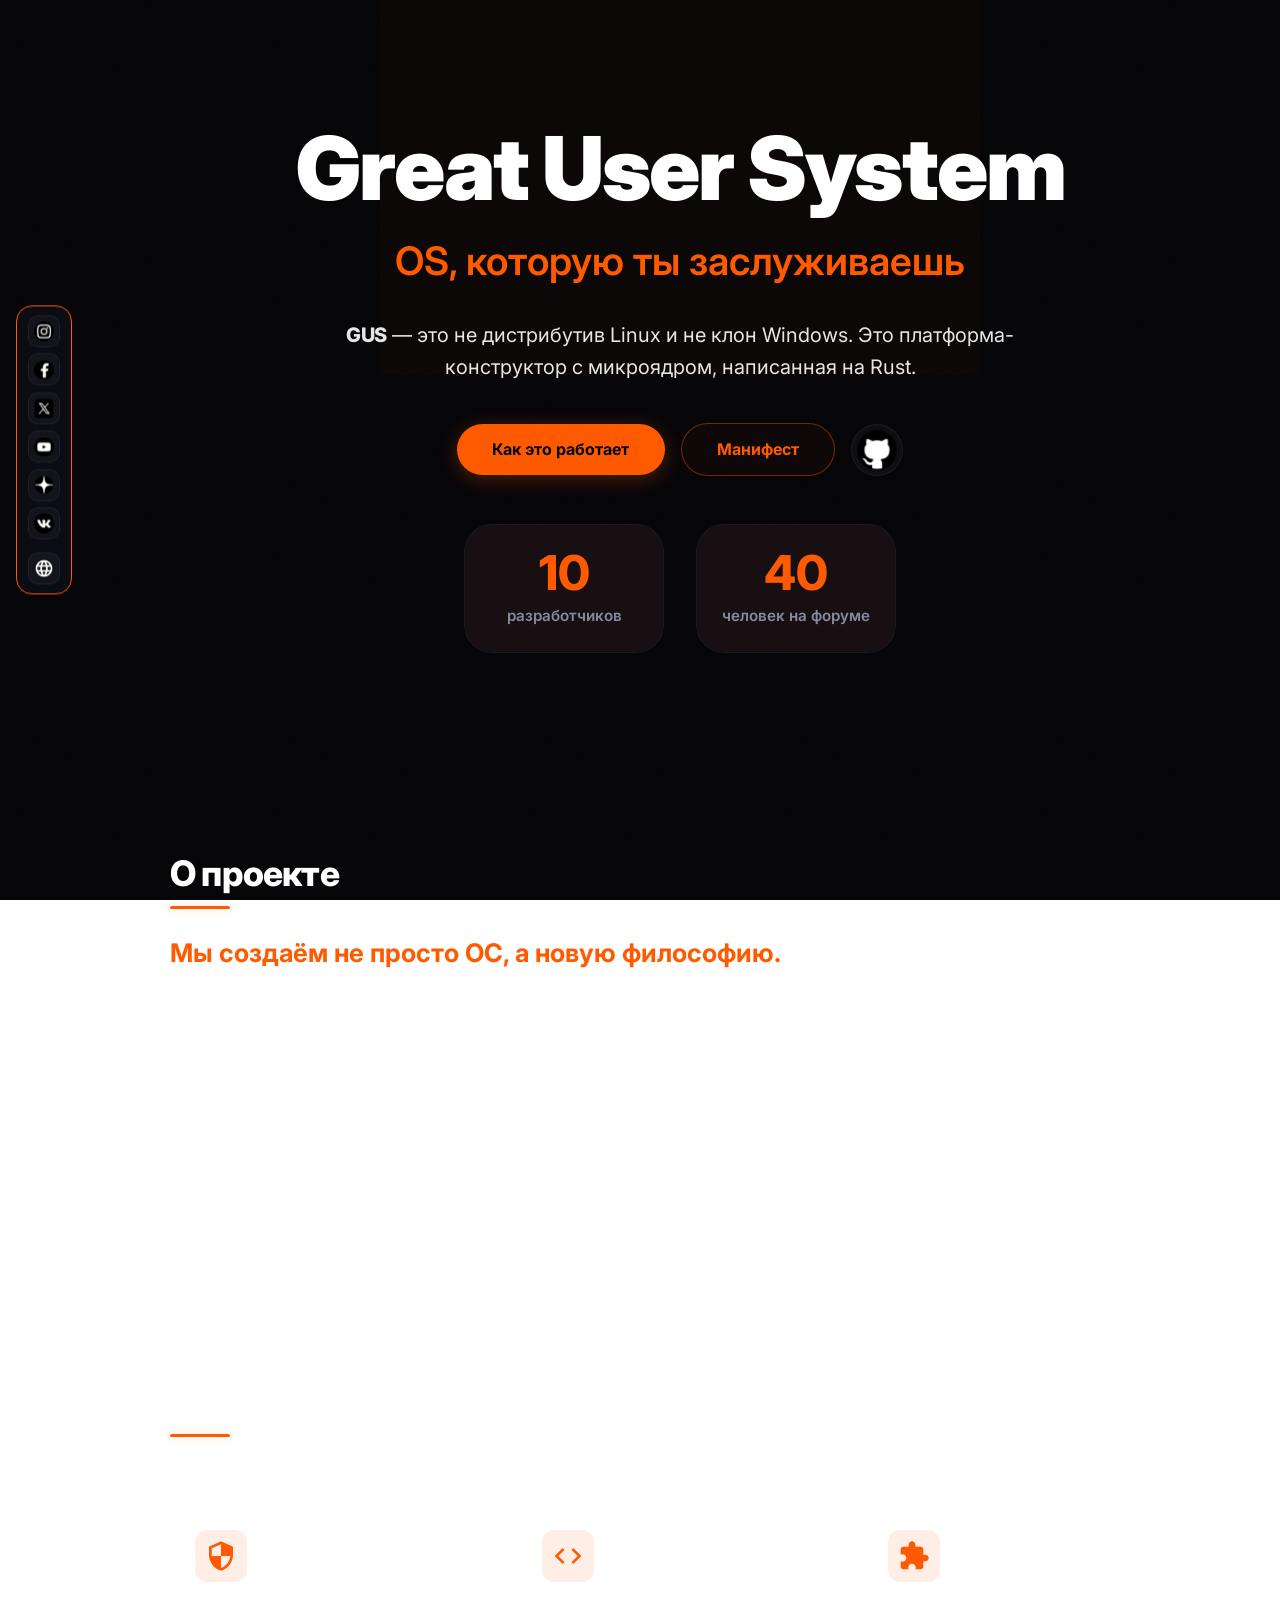
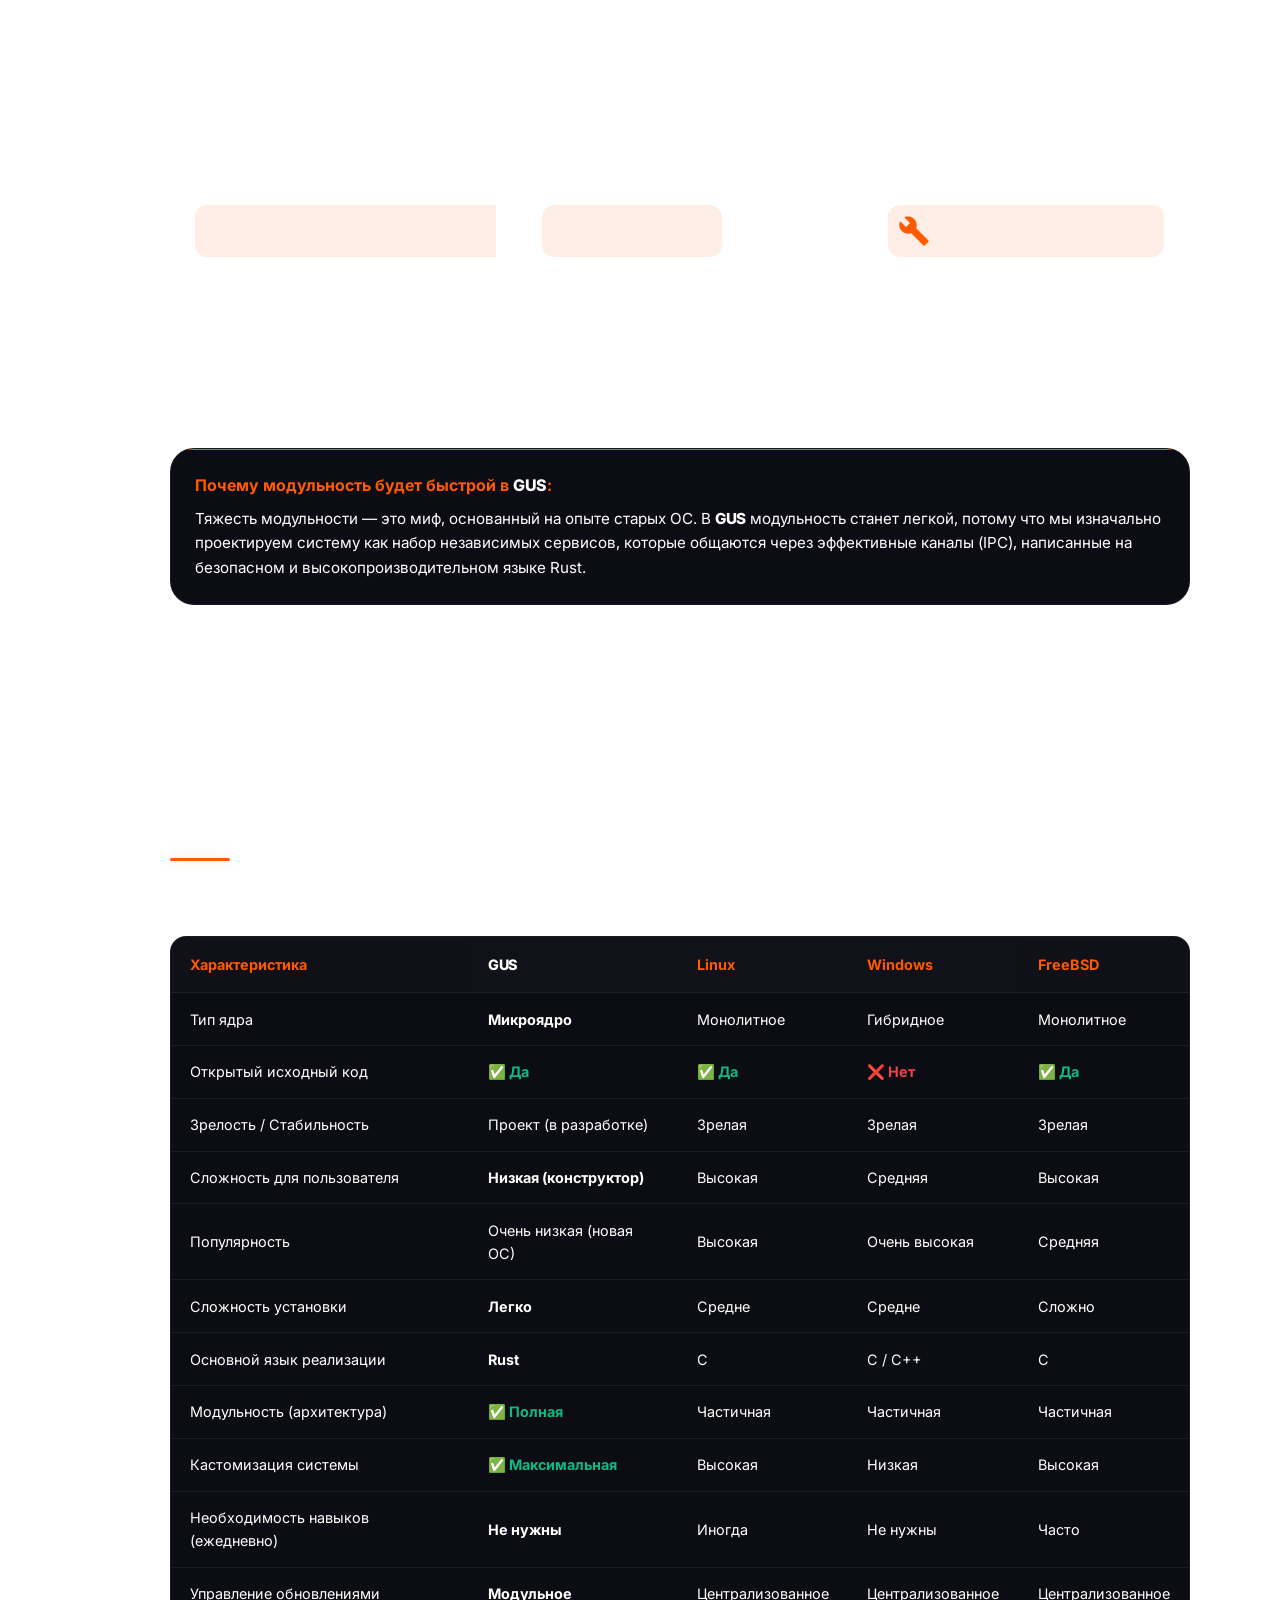
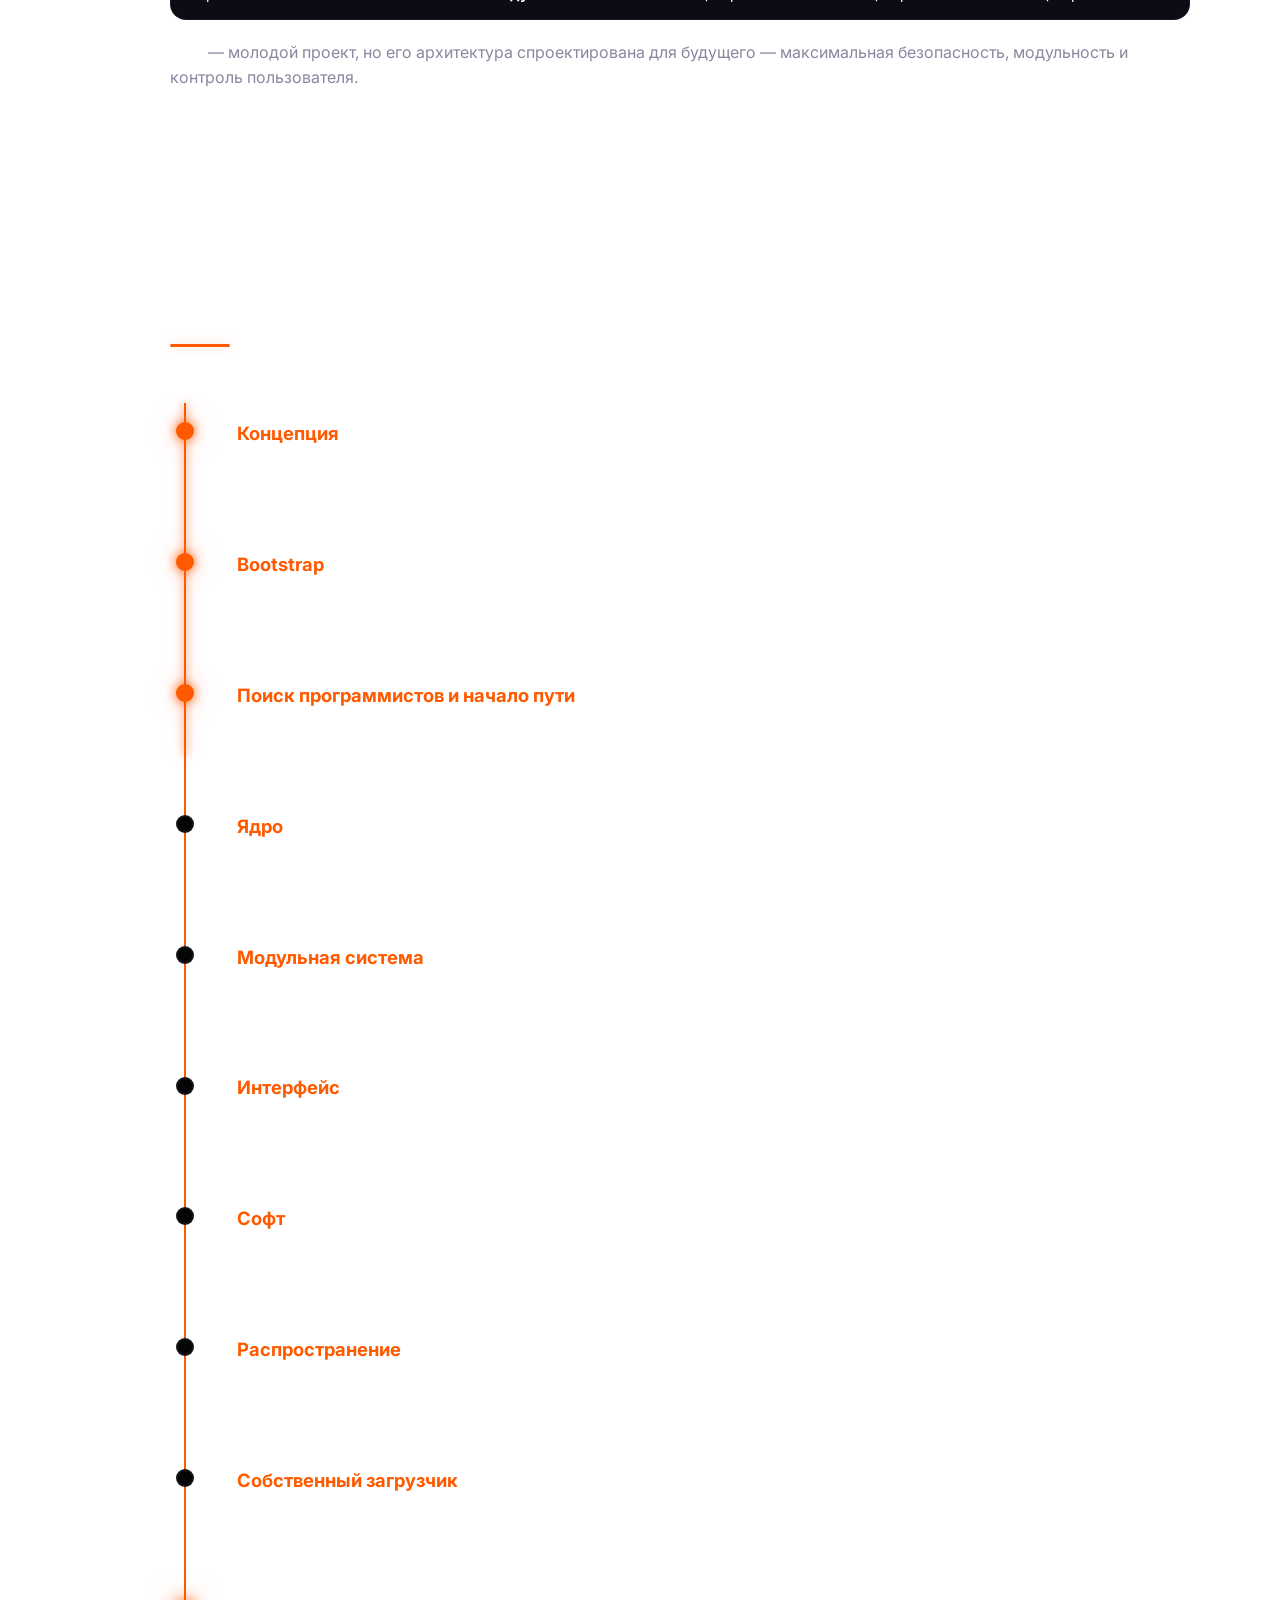
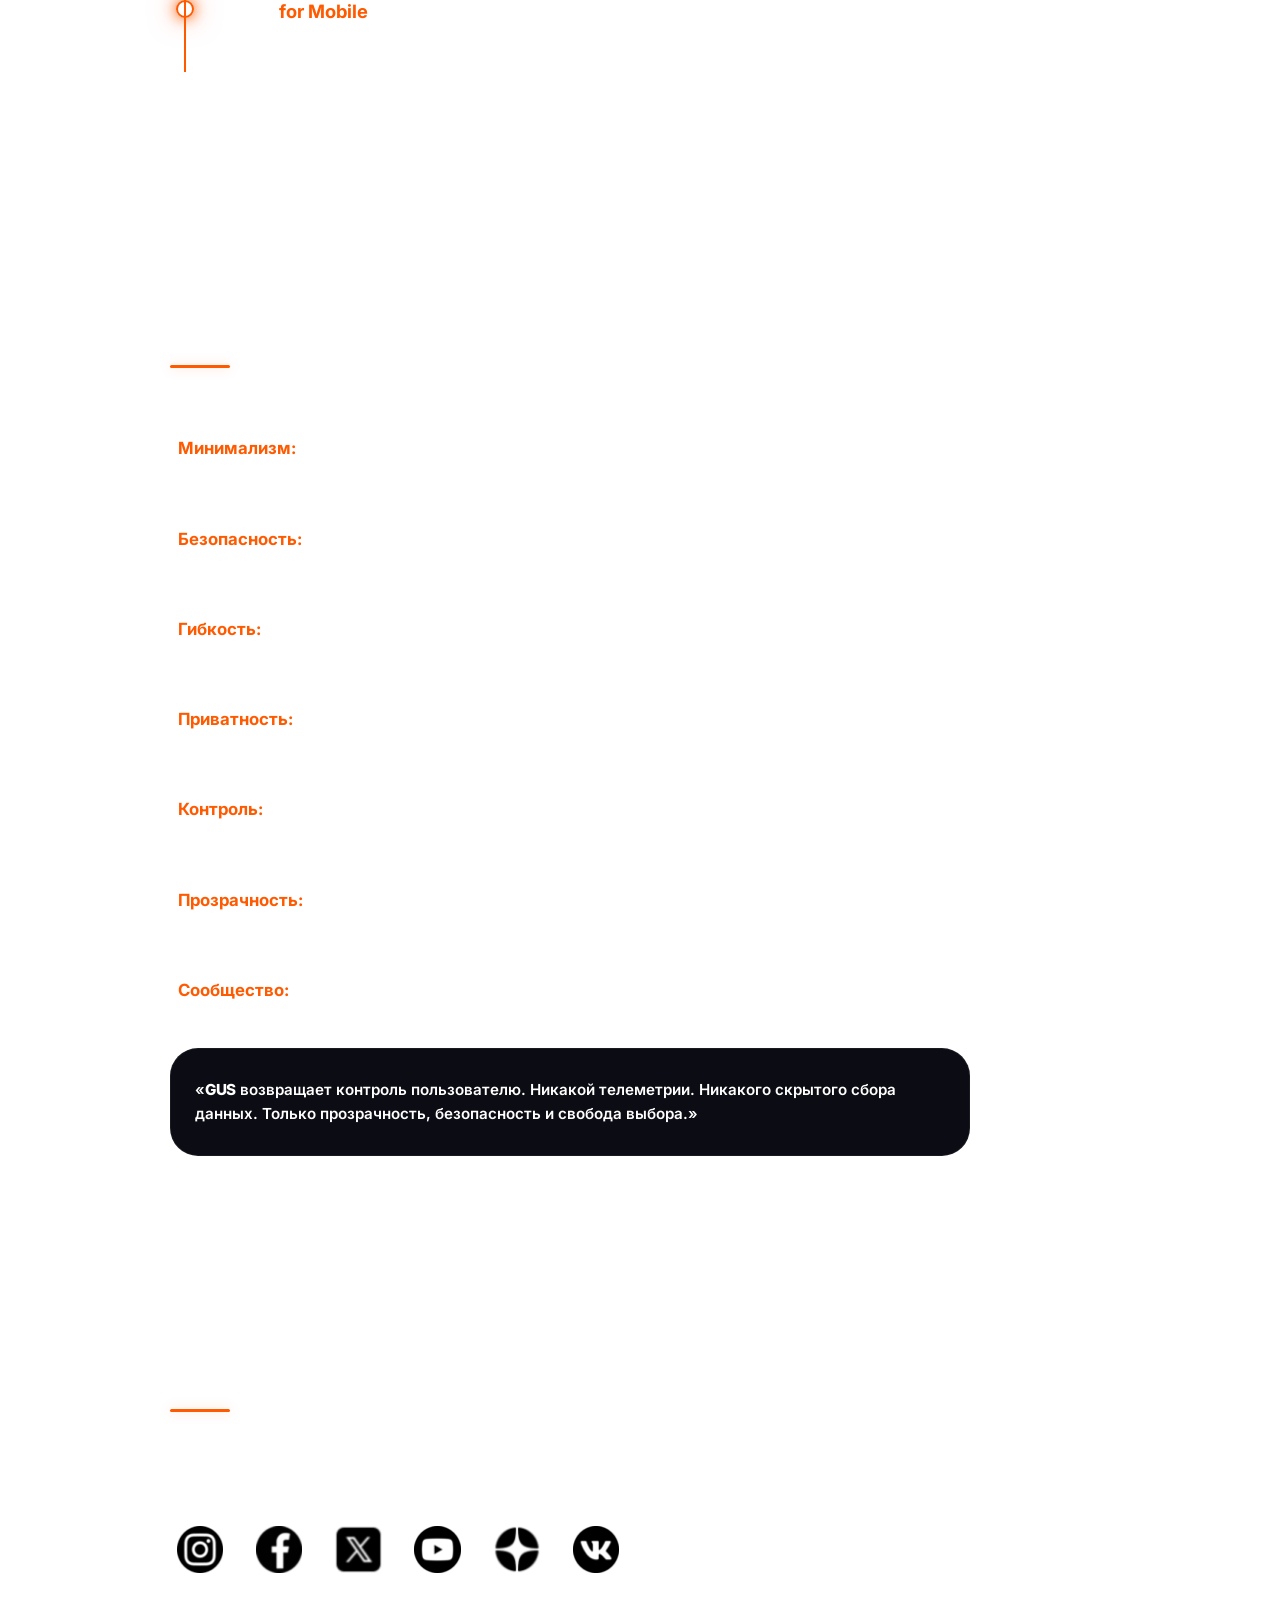
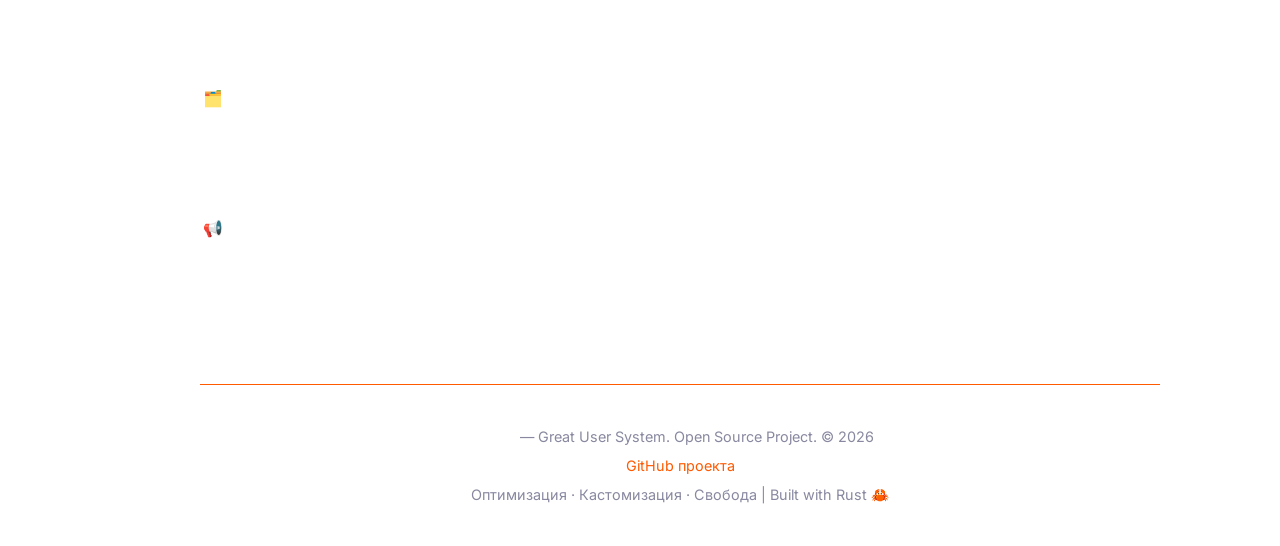
==== commit dbe2fb36: "Add files via upload" ====
--- a/index.html
+++ b/index.html
@@ -6,7 +6,7 @@
     <title>GUS — Great User System</title>
 
     <link rel="icon"
-        href="data:image/svg+xml,<svg xmlns='http://www.w3.org/2000/svg' viewBox='0 0 100 100'><rect width='100' height='100' rx='20' fill='%23ff7f00'/><text x='50' y='68' font-size='52' font-weight='800' fill='%23000' text-anchor='middle' font-family='Inter,sans-serif'>GUS</text></svg>"
+        href="data:image/svg+xml,<svg xmlns='http://www.w3.org/2000/svg' viewBox='0 0 100 100'><rect width='100' height='100' rx='20' fill='%236366f1'/><text x='50' y='68' font-size='52' font-weight='800' fill='%23000' text-anchor='middle' font-family='Inter,sans-serif'>GUS</text></svg>"
         type="image/svg+xml">
 
     <link rel="preconnect" href="https://fonts.googleapis.com">
@@ -21,40 +21,8 @@
 </head>
 
 <body>
-    <div class="overlay" id="overlay"></div>
-
-    <header class="top-nav">
-        <button class="burger" id="burgerBtn" aria-label="Меню">
-            <span></span><span></span><span></span>
-        </button>
-
-        <a href="/" class="logo-area" id="logoLink" aria-label="GUS Home">
-            <span class="gus-badge logo-badge">GUS</span>
-        </a>
-
-        <div class="tagline-center" data-i18n="slogan">
-            <span class="tagline-content">Оптимизация, <br class="br1">кастомизация, <br class="br2">свобода</span>
-        </div>
-
-        <div class="top-actions">
-            <button class="icon-btn" id="langToggleDesktop" aria-label="Сменить язык">
-                <span class="material-icons">language</span>
-            </button>
-        </div>
-    </header>
-
     <nav class="sidebar" id="sidebar">
-        <a href="#hero" data-i18n="nav_home">Старт</a>
-        <a href="#about" data-i18n="nav_about">О проекте</a>
-        <a href="#tech" data-i18n="nav_tech">Архитектура</a>
-        <a href="#comparison" data-i18n="nav_comparison">Сравнение</a>
-        <a href="#roadmap" data-i18n="nav_roadmap">Наш путь</a>
-        <a href="#manifesto" data-i18n="nav_manifesto">Манифест</a>
-        <a href="#community" data-i18n="nav_community">Сообщество</a>
-
         <div class="sidebar-socials">
-            <div class="social-label" data-i18n="social_label">Соцсети</div>
-
             <div class="social-grid">
                 <a href="https://www.instagram.com/greatusersystem/" target="_blank" class="social-icon-link"
                     aria-label="Instagram">
@@ -84,29 +52,28 @@
                 </a>
             </div>
         </div>
+
+        <button class="icon-btn sidebar-lang" id="langToggle" aria-label="Сменить язык">
+            <span class="material-icons">language</span>
+        </button>
     </nav>
 
     <div class="main-content" id="mainContent">
         <main>
-            <section id="hero" class="section" style="text-align:center; padding-top:5rem; padding-bottom:5rem;">
-                <h1
-                    style="font-size:clamp(1.8rem,5vw,3.5rem); margin-top:1.5rem; color:var(--text-primary); line-height:1.3;">
-                    <span class="gus-badge" style="font-size:2.2rem; padding:0.2rem 1rem;">Great User System</span>
-                    <br>
-                    <span style="font-weight:600; font-size:0.7em; display:block; margin-top:1.2rem;"
-                        data-i18n="hero_title_part">
+            <section id="hero" class="section section-hero">
+                <h1 class="hero-title">
+                    <span class="hero-brand">Great User System</span>
+                    <span class="hero-sub" data-i18n="hero_title_part">
                         OS, которую ты заслуживаешь
                     </span>
                 </h1>
 
-                <p style="font-size:clamp(0.9rem,3vw,1.2rem); color:var(--text-secondary); max-width:700px; margin:2rem auto;"
-                    data-i18n="hero_subtitle">
+                <p class="hero-desc" data-i18n="hero_subtitle">
                     <span class="gus-badge">GUS</span> — это не дистрибутив Linux и не клон Windows. Это
                     платформа-конструктор с микроядром, написанная на Rust.
                 </p>
 
-                <div
-                    style="display:flex; gap:1rem; justify-content:center; margin-top:2.5rem; flex-wrap:wrap; align-items:center;">
+                <div class="hero-actions">
                     <a href="#tech" class="btn-primary" data-i18n="how_it_works">Как это работает</a>
                     <a href="#manifesto" class="btn-outline" data-i18n="manifesto_btn">Манифест</a>
                     <a href="https://github.com/GreatUserTeam/GUS" target="_blank" class="btn-github" aria-label="GitHub">
@@ -114,7 +81,7 @@
                     </a>
                 </div>
 
-                <div class="stat-container" style="margin-top:4rem;">
+                <div class="stat-container">
                     <div class="stat-item">
                         <div class="stat-number">10</div>
                         <div class="stat-label" data-i18n="developers">разработчиков</div>
@@ -125,23 +92,24 @@
                         <div class="stat-label" data-i18n="forum_members">человек на форуме</div>
                     </div>
                 </div>
+
+                <div class="hero-glow"></div>
             </section>
 
             <section id="about" class="section">
                 <h2 data-i18n="about_title">О проекте</h2>
 
-                <p style="font-weight:700; font-size:clamp(1.1rem,3vw,1.6rem); margin-bottom:1.2rem; color:var(--accent);"
-                    data-i18n="about_lead">
-                    Мы не делаем дистрибутив. Мы создаём новую философию.
-                </p>
-
-                <p style="color:var(--text-secondary); max-width:800px;" data-i18n="about_text">
+                <p class="about-lead" data-i18n="about_lead">
+                    Мы создаём не просто ОС, а новую философию.
+                </p>
+
+                <p class="about-text" data-i18n="about_text">
                     <span class="gus-badge">GUS</span> — операционная система с нуля. Микроядро управляет только памятью
                     и IPC. Драйверы и сервисы изолированы в UserSpace. Каждый компонент можно заменить, обновить или
-                    удалить без перезагрузки системы.
-                </p>
-
-                <p style="color:var(--text-secondary); margin-top:1rem; max-width:800px;" data-i18n="about_dynamic">
+                    удалить без перезагрузки системы. Это очень удобно, а главное — безопасно.
+                </p>
+
+                <p class="about-text" data-i18n="about_dynamic">
                     Ядро собирается конкретно под ваш компьютер. Перед установкой оно сканирует оборудование и загружает
                     только нужные модули с нашего сервера — по сути, у каждого будет стоять уникальная система.
                 </p>
@@ -193,13 +161,12 @@
                     </div>
                 </div>
 
-                <div
-                    style="margin-top:2rem; background:var(--bg-surface); border:1px solid var(--border-color); border-radius:1.5rem; padding:1.5rem; position:relative;">
-                    <p style="color:var(--accent); font-weight:700;" data-i18n="tech_why_title">
+                <div class="tech-note">
+                    <p class="tech-note-title" data-i18n="tech_why_title">
                         Почему модульность будет быстрой в <span class="gus-badge">GUS</span>:
                     </p>
 
-                    <p style="color:var(--text-secondary);" data-i18n="tech_why_desc">
+                    <p class="tech-note-desc" data-i18n="tech_why_desc">
                         Тяжесть модульности — это миф, основанный на опыте старых ОС. В
                         <span class="gus-badge">GUS</span> модульность станет легкой, потому что мы изначально
                         проектируем систему как набор независимых сервисов, которые общаются через эффективные каналы
@@ -211,7 +178,7 @@
             <section id="comparison" class="section">
                 <h2 data-i18n="comp_title">Сравнение операционных систем</h2>
 
-                <p style="color:var(--text-secondary); margin-bottom:1.5rem;" data-i18n="comp_intro">
+                <p class="comp-intro" data-i18n="comp_intro">
                     Мы сравнили <span class="gus-badge">GUS</span> с другими популярными ОС, чтобы показать
                     принципиальные отличия в архитектуре и философии.
                 </p>
@@ -320,7 +287,7 @@
                     </table>
                 </div>
 
-                <p style="color:var(--text-muted); margin-top:1.2rem;" data-i18n="comp_outro">
+                <p class="comp-outro" data-i18n="comp_outro">
                     <span class="gus-badge">GUS</span> — молодой проект, но его архитектура спроектирована для будущего
                     — максимальная безопасность, модульность и контроль пользователя.
                 </p>
@@ -432,8 +399,8 @@
                     </li>
                 </ul>
 
-                <div class="card" style="max-width:800px; margin-top:1.5rem;">
-                    <p style="color:var(--accent); font-weight:600;" data-i18n="manifesto_text">
+                <div class="card manifesto-quote">
+                    <p data-i18n="manifesto_text">
                         «<span class="gus-badge">GUS</span> возвращает контроль пользователю. Никакой телеметрии.
                         Никакого скрытого сбора данных. Только прозрачность, безопасность и свобода выбора.»
                     </p>
@@ -478,7 +445,7 @@
                 </div>
 
                 <div class="community-telegram-block">
-                    <p style="color:var(--text-secondary);" data-i18n="community_forum_text">
+                    <p data-i18n="community_forum_text">
                         Если вы хотите с нами разрабатывать OS или задать вопрос, присоединяйтесь на наш телеграм форум:
                     </p>
 
@@ -486,7 +453,7 @@
                         <span>🗂️</span> Telegram Forum
                     </a>
 
-                    <p style="color:var(--text-secondary); margin-top:0;" data-i18n="community_channel_text">
+                    <p data-i18n="community_channel_text">
                         Также у нас есть телеграм канал, в котором быстрее всего выходят все новости:
                     </p>
 
@@ -502,11 +469,11 @@
                 <strong><span class="gus-badge">GUS</span></strong> — Great User System. Open Source Project. © 2026
             </p>
 
-            <p style="margin-top:0.4rem;">
+            <p class="footer-link">
                 <a href="https://github.com/GreatUserTeam/GUS" target="_blank">GitHub проекта</a>
             </p>
 
-            <p style="margin-top:0.4rem;" data-i18n="footer_motto">
+            <p class="footer-motto" data-i18n="footer_motto">
                 Оптимизация · Кастомизация · Свобода | Built with Rust 🦀
             </p>
         </footer>
--- a/assets/css/styles.css
+++ b/assets/css/styles.css
@@ -4,19 +4,22 @@
     --radius-card: 1.75rem;
     --radius-btn: 2.5rem;
     --radius-tag: 0.6rem;
-    --bg-deep: #000000;
-    --bg-surface: #0a0a0a;
+
+    --bg-deep: #050508;
+    --bg-surface: #0c0c14;
+    --bg-elevated: rgba(255, 255, 255, 0.04);
     --text-primary: #ffffff;
-    --text-secondary: #b0b0b0;
-    --text-muted: #6b6b6b;
-    --accent: #ff7f00;
-    --accent-soft: rgba(255, 127, 0, 0.08);
-    --border-color: rgba(255, 255, 255, 0.08);
-    --sidebar-width: 280px;
-    --topbar-height: 60px;
-    --transition: 0.25s ease;
-    --glow-blue: rgba(26, 35, 126, 0.5);
-    --glow-blue-strong: rgba(26, 35, 126, 0.7);
+    --text-secondary: #ffffff;
+    --text-muted: #8888a0;
+
+    --accent: #FF5A00;
+    --accent-soft: rgba(255, 90, 0, 0.12);
+    --accent-glow: rgba(255, 90, 0, 0.25);
+    --accent-gradient: #FF5A00;
+
+    --border-color: rgba(255, 255, 255, 0.06);
+
+    --transition: 0.35s cubic-bezier(0.4, 0, 0.2, 1);
 }
 
 * {
@@ -27,15 +30,13 @@
 
 html {
     scroll-behavior: smooth;
-    background: var(--bg-deep);
-    scroll-padding-top: calc(var(--topbar-height) + 1rem);
 }
 
 body {
     font-family: var(--font-sans);
     background: transparent;
     color: var(--text-primary);
-    line-height: 1.5;
+    line-height: 1.6;
     font-weight: 400;
     overflow-x: hidden;
     -webkit-tap-highlight-color: transparent;
@@ -49,141 +50,39 @@
     z-index: -2;
 }
 
+body::after {
+    content: '';
+    position: fixed;
+    inset: 0;
+    background-image: url("data:image/svg+xml,%3Csvg viewBox='0 0 256 256' xmlns='http://www.w3.org/2000/svg'%3E%3Cfilter id='n'%3E%3CfeTurbulence type='fractalNoise' baseFrequency='0.9' numOctaves='4' stitchTiles='stitch'/%3E%3C/filter%3E%3Crect width='100%25' height='100%25' filter='url(%23n)' opacity='0.015'/%3E%3C/svg%3E");
+    background-repeat: repeat;
+    background-size: 256px 256px;
+    pointer-events: none;
+    z-index: -1;
+}
+
 ::-webkit-scrollbar {
-    width: 4px;
-    height: 4px;
-}
-
-::-webkit-scrollbar-track {
-    background: transparent;
-}
-
-::-webkit-scrollbar-thumb {
-    background: var(--accent);
-    border-radius: 20px;
-}
-
-/* GUS в оранжевом квадрате */
+    display: none;
+}
+
+html {
+    scrollbar-width: none;
+    -ms-overflow-style: none;
+}
+
 .gus-badge {
-    background: var(--accent);
-    color: #000000;
     font-weight: 800;
-    padding: 0.15rem 0.7rem;
-    border-radius: var(--radius-tag);
-    line-height: 1.2;
-    letter-spacing: -0.5px;
+    letter-spacing: -0.3px;
     display: inline-block;
     font-family: var(--font-sans);
     white-space: nowrap;
-    position: relative;
-}
-
-/* Синее свечение за GUS бейджами - прямо от края */
-.gus-badge::after {
-    content: '';
-    position: absolute;
-    inset: 0;
-    background: transparent;
-    box-shadow:
-        0 0 8px 4px var(--glow-blue),
-        0 0 30px 14px var(--glow-blue);
-    border-radius: var(--radius-tag);
-    z-index: -1;
-    pointer-events: none;
-}
-
-
-.top-nav {
-    position: fixed;
-    top: 0;
-    left: 0;
-    right: 0;
-    z-index: 120;
-    background: var(--bg-deep);
-    border-bottom: 1px solid var(--border-color);
-    padding: 0 1.2rem;
-    height: var(--topbar-height);
-    display: flex;
-    align-items: center;
-    justify-content: space-between;
-    gap: 1rem;
-}
-
-.logo-area {
-    display: flex;
-    align-items: center;
-    position: absolute;
-    left: 3.5rem;
-    z-index: 125;
-    cursor: pointer;
-    text-decoration: none;
-}
-
-.logo-badge {
-    font-size: 1.8rem;
-}
-
-
-/* Центрирование слогана с переносами */
-.tagline-center {
-    font-size: 0.85rem;
-    color: var(--text-secondary);
-    font-weight: 500;
-    letter-spacing: 0.2px;
-    text-align: center;
-    line-height: 1.3;
-    margin: 0 auto;
-    padding: 0 1rem;
-    pointer-events: none;
-    transition: opacity 0.3s ease, visibility 0.3s ease;
-    display: flex;
-    align-items: center;
-    justify-content: center;
-    height: 100%;
-    word-break: keep-all;
-    overflow-wrap: break-word;
-}
-
-.tagline-center span {
-    display: inline-block;
-}
-
-/* Контроль переносов */
-.tagline-content br {
-    display: none;
-}
-
-@media (max-width: 950px) {
-    .tagline-content br.br1 {
-        display: inline;
-    }
-}
-
-@media (max-width: 750px) {
-    .tagline-content br.br2 {
-        display: inline;
-    }
-}
-
-@media (max-width: 520px) {
-    .tagline-center {
-        opacity: 0;
-        visibility: hidden;
-    }
-}
-
-
-.top-actions {
-    display: flex;
-    gap: 0.5rem;
-    align-items: center;
-    position: absolute;
-    right: 1rem;
-    z-index: 125;
-}
+    color: #ffffff;
+}
+
+
 
 .icon-btn {
-    background: transparent;
+    background: rgba(255, 255, 255, 0.04);
     border: 1px solid var(--border-color);
     border-radius: 2rem;
     padding: 0.5rem;
@@ -195,15 +94,18 @@
     align-items: center;
     justify-content: center;
     font-size: 0.85rem;
-    background: var(--bg-surface);
     width: 40px;
     height: 40px;
     position: relative;
+    backdrop-filter: blur(10px);
 }
 
 .icon-btn:hover {
     border-color: var(--accent);
     color: var(--accent);
+    background: rgba(255, 90, 0, 0.1);
+    transform: scale(1.08);
+    box-shadow: 0 0 20px var(--accent-glow);
 }
 
 .icon-btn .material-icons {
@@ -212,186 +114,283 @@
     z-index: 1;
 }
 
-/* Синее свечение за кнопкой перевода */
 .icon-btn::after {
     content: '';
     position: absolute;
-    inset: -2px;
+    inset: -1px;
     box-shadow:
-        0 0 6px 3px var(--glow-blue),
-        0 0 30px 14px var(--glow-blue);
+        0 0 10px 3px rgba(255, 90, 0, 0.15),
+        0 0 30px 12px rgba(255, 90, 0, 0.06);
     border-radius: 2rem;
     z-index: 0;
     pointer-events: none;
-    opacity: 0.6;
-}
-
-
-.burger {
+    opacity: 0;
+    transition: opacity var(--transition);
+}
+
+.icon-btn:hover::after {
+    opacity: 1;
+}
+
+.sidebar {
+    position: fixed;
+    top: 50%;
+    left: 1rem;
+    transform: translateY(-50%);
+    height: auto;
+    width: 56px;
+    background: #0c0c14;
+    backdrop-filter: blur(16px);
+    -webkit-backdrop-filter: blur(16px);
+    border: 1px solid var(--accent);
+    border-radius: 16px;
+    padding: 0.6rem 0.4rem;
     display: flex;
     flex-direction: column;
-    gap: 5px;
-    cursor: pointer;
-    background: transparent;
-    border: none;
-    padding: 6px;
-    position: absolute;
-    left: 0.75rem;
-    z-index: 121;
-}
-
-.burger span {
-    width: 24px;
-    height: 2px;
-    background: var(--text-primary);
-    border-radius: 10px;
-    transition: 0.3s;
-}
-
-.burger.open span:nth-child(1) {
-    transform: rotate(45deg) translate(5px, 6px);
-}
-
-.burger.open span:nth-child(2) {
-    opacity: 0;
-}
-
-.burger.open span:nth-child(3) {
-    transform: rotate(-45deg) translate(5px, -6px);
-}
-
-
-.sidebar {
-    position: fixed;
-    top: var(--topbar-height);
-    left: 0;
-    height: calc(100vh - var(--topbar-height));
-    width: var(--sidebar-width);
-    background: var(--bg-deep);
-    border-right: 1px solid var(--border-color);
-    padding: 1.5rem 1rem;
+    align-items: center;
+    gap: 0.75rem;
+    z-index: 100;
+}
+
+.sidebar-socials {
     display: flex;
-    flex-direction: column;
-    gap: 0.2rem;
-    z-index: 100;
-    overflow-y: auto;
-    transform: translateX(-100%);
-    transition: transform 0.3s cubic-bezier(0.25, 0.1, 0.1, 1.0);
-}
-
-.sidebar.open {
-    transform: translateX(0);
-}
-
-.sidebar a {
-    text-decoration: none;
-    color: var(--text-secondary);
-    font-weight: 500;
-    padding: 0.8rem 1rem;
-    border-radius: 0.8rem;
-    transition: all var(--transition);
-    font-size: 0.9rem;
-    display: flex;
-    align-items: center;
-    gap: 0.6rem;
-    border: 1px solid transparent;
-}
-
-.sidebar a:hover {
-    background: var(--accent-soft);
-    color: var(--accent);
-    border-color: var(--accent);
-}
-
-.sidebar a.active {
-    background: var(--accent-soft);
-    color: var(--accent);
-    border-left: 3px solid var(--accent);
-    font-weight: 600;
-}
-
-
-.sidebar-socials {
-    margin-top: auto;
-    padding-top: 1rem;
-    border-top: 1px solid var(--border-color);
-}
-
-.sidebar-socials .social-label {
-    font-size: 0.7rem;
-    text-transform: uppercase;
-    letter-spacing: 1px;
-    color: var(--text-muted);
-    margin-bottom: 0.8rem;
+    justify-content: center;
 }
 
 .sidebar-socials .social-grid {
     display: grid;
-    grid-template-columns: repeat(3, 1fr);
-    gap: 0.8rem;
-}
-
-/* УВЕЛИЧЕННЫЕ ИКОНКИ В САЙДБАРЕ */
+    grid-template-columns: 1fr;
+    gap: 0.4rem;
+}
+
+.sidebar-lang {
+    width: 32px;
+    height: 32px;
+    border-radius: 10px;
+    margin-top: auto;
+    font-size: 0.75rem;
+}
+
 .social-icon-link {
-    width: 65px;
-    height: 65px;
-    border-radius: 80%;
-    background: #000000;
-    border: 1px solid rgba(255, 255, 255, 0.1);
+    width: 32px;
+    height: 32px;
+    border-radius: 10px;
+    background: rgba(255, 255, 255, 0.03);
+    border: 1px solid var(--border-color);
     display: flex;
     align-items: center;
     justify-content: center;
-    transition: all 0.2s;
+    transition: all var(--transition);
     color: #ffffff;
     text-decoration: none;
     overflow: hidden;
+    position: relative;
+}
+
+.social-icon-link::before {
+    content: '';
+    position: absolute;
+    inset: 0;
+    border-radius: 10px;
+    background: var(--accent);
+    opacity: 0;
+    transition: opacity var(--transition);
 }
 
 .social-icon-link img {
-    width: 80%;
-    height: 80%;
+    width: 65%;
+    height: 65%;
     display: block;
     object-fit: contain;
+    position: relative;
+    z-index: 1;
+    transition: transform var(--transition), filter var(--transition);
 }
 
 .social-icon-link:hover {
-    background: #FF7F00;
-    border-color: #FF7F00;
-    transform: scale(1.08);
+    border-color: transparent;
+    transform: scale(1.1);
+    box-shadow: 0 4px 12px rgba(255, 90, 0, 0.25);
+}
+
+.social-icon-link:hover::before {
+    opacity: 1;
 }
 
 .social-icon-link:hover img {
-    filter: none;
-    opacity: 0.7;
-}
-
+    transform: scale(0.85);
+    filter: brightness(2);
+}
 
 .main-content {
-    margin-left: 0;
-    padding-top: var(--topbar-height);
-}
-
-.overlay {
-    position: fixed;
-    inset: 0;
-    background: rgba(0, 0, 0, 0.8);
-    z-index: 95;
-    display: none;
-}
-
-.overlay.active {
+    margin-left: 80px;
+}
+
+.section {
+    max-width: 1100px;
+    margin: 0 auto;
+    padding: 5rem 1.2rem;
+    opacity: 0;
+    transform: translateY(30px);
+    transition: all 0.7s cubic-bezier(0.4, 0, 0.2, 1);
+    position: relative;
+}
+
+.section-hero {
+    text-align: center;
+    padding-top: 7rem;
+    padding-bottom: 7rem;
+    position: relative;
+    overflow: hidden;
+    max-width: 100%;
+}
+
+.hero-title {
+    font-size: clamp(2rem, 5vw, 3.5rem);
+    margin-top: 1.5rem;
+    color: var(--text-primary);
+    line-height: 1.3;
+}
+
+.hero-brand {
+    font-size: clamp(3rem, 8vw, 5.5rem);
+    font-weight: 900;
+    letter-spacing: -2px;
+    display: inline-block;
+    color: #ffffff;
+    line-height: 1.1;
+    color: #ffffff;
+}
+
+.hero-sub {
+    font-weight: 600;
+    font-size: 0.7em;
     display: block;
-}
-
-
-.section {
-    max-width: 1000px;
-    margin: 0 auto;
-    padding: 3rem 1.2rem;
-    opacity: 0;
-    transform: translateY(25px);
-    transition: all 0.5s ease;
-    position: relative;
+    margin-top: 1.2rem;
+    color: var(--accent);
+}
+
+.hero-desc {
+    font-size: clamp(1rem, 3vw, 1.25rem);
+    color: var(--text-secondary);
+    max-width: 700px;
+    margin: 2rem auto;
+    opacity: 0.9;
+}
+
+.hero-actions {
+    display: flex;
+    gap: 1rem;
+    justify-content: center;
+    margin-top: 2.5rem;
+    flex-wrap: wrap;
+    align-items: center;
+}
+
+.hero-glow {
+    position: absolute;
+    top: -30%;
+    left: 50%;
+    transform: translateX(-50%);
+    width: 600px;
+    height: 600px;
+    background: rgba(255, 90, 0, 0.03);
+    pointer-events: none;
+    z-index: -1;
+    animation: hero-glow-pulse 6s ease-in-out infinite;
+}
+
+@keyframes hero-glow-pulse {
+    0%, 100% { transform: translateX(-50%) scale(1); opacity: 0.6; }
+    50% { transform: translateX(-50%) scale(1.2); opacity: 1; }
+}
+
+.about-lead {
+    font-weight: 700;
+    font-size: clamp(1.2rem, 3vw, 1.6rem);
+    margin-bottom: 1.2rem;
+    color: var(--accent);
+}
+
+.about-text {
+    color: var(--text-secondary);
+    max-width: 800px;
+    margin-top: 1rem;
+    font-size: 1.05rem;
+    line-height: 1.7;
+}
+
+.about-text:first-of-type {
+    margin-top: 0;
+}
+
+.tech-note {
+    margin-top: 2rem;
+    background: var(--bg-surface);
+    border: 1px solid var(--border-color);
+    border-radius: 1.5rem;
+    padding: 1.5rem;
+    position: relative;
+    overflow: hidden;
+    transition: all var(--transition);
+}
+
+.tech-note:hover {
+    border-color: rgba(255, 90, 0, 0.2);
+}
+
+.tech-note::before {
+    content: '';
+    position: absolute;
+    top: 0;
+    left: 0;
+    right: 0;
+    height: 1px;
+    background: var(--accent);
+}
+
+.tech-note-title {
+    color: var(--accent);
+    font-weight: 700;
+    margin-bottom: 0.5rem;
+}
+
+.tech-note-desc {
+    color: var(--text-secondary);
+    font-size: 0.95rem;
+    line-height: 1.6;
+}
+
+.comp-intro {
+    color: var(--text-secondary);
+    margin-bottom: 1.5rem;
+    font-size: 1.05rem;
+    line-height: 1.6;
+}
+
+.comp-outro {
+    color: var(--text-muted);
+    margin-top: 1.2rem;
+}
+
+.manifesto-quote {
+    max-width: 800px;
+    margin-top: 1.5rem;
+}
+
+.manifesto-quote p {
+    color: var(--accent);
+    font-weight: 600;
+    font-size: 1.1rem;
+    line-height: 1.6;
+}
+
+.footer-link {
+    margin-top: 0.4rem;
+}
+
+.footer-motto {
+    margin-top: 0.4rem;
 }
 
 .section.visible {
@@ -400,19 +399,26 @@
 }
 
 h2 {
-    font-weight: 700;
-    font-size: 2rem;
-    margin-bottom: 1.8rem;
+    font-weight: 800;
+    font-size: 2.2rem;
+    margin-bottom: 2rem;
     color: var(--text-primary);
     position: relative;
     display: inline-block;
-    letter-spacing: -0.4px;
-    text-shadow:
-        0 0 8px var(--glow-blue-strong),
-        0 0 25px var(--glow-blue),
-        0 0 50px var(--glow-blue);
-}
-
+    letter-spacing: -0.8px;
+}
+
+h2::after {
+    content: '';
+    position: absolute;
+    bottom: -8px;
+    left: 0;
+    width: 60px;
+    height: 3px;
+    background: var(--accent-gradient);
+    border-radius: 4px;
+    box-shadow: 0 0 12px var(--accent-glow);
+}
 
 .card {
     background: var(--bg-surface);
@@ -422,10 +428,29 @@
     transition: all var(--transition);
     cursor: default;
     position: relative;
+    overflow: hidden;
+}
+
+.card::before {
+    content: '';
+    position: absolute;
+    top: 0;
+    left: 0;
+    right: 0;
+    height: 1px;
+    background: var(--accent);
+    opacity: 0;
+    transition: opacity var(--transition);
 }
 
 .card:hover {
-    border-color: var(--accent);
+    border-color: rgba(255, 90, 0, 0.2);
+    transform: translateY(-2px);
+    box-shadow: 0 12px 40px rgba(0, 0, 0, 0.3);
+}
+
+.card:hover::before {
+    opacity: 1;
 }
 
 .card h3 {
@@ -437,12 +462,10 @@
 
 .card p {
     color: var(--text-secondary);
-    line-height: 1.5;
-    font-size: 0.9rem;
-}
-
-
-/* Технические особенности — 6 плиток 3×2 */
+    line-height: 1.6;
+    font-size: 0.95rem;
+}
+
 .tech-grid-3x2 {
     display: grid;
     grid-template-columns: repeat(3, 1fr);
@@ -451,37 +474,78 @@
 }
 
 .tech-step {
-    padding: 24px;
-    background: rgba(255, 255, 255, 0.03);
-    border-radius: 12px;
-    transition: background 0.2s;
+    padding: 28px 24px;
+    background: var(--bg-elevated);
+    border-radius: 16px;
+    transition: all var(--transition);
     min-width: 0;
     position: relative;
     word-break: break-word;
     overflow-wrap: break-word;
     hyphens: auto;
+    border: 1px solid var(--border-color);
+    overflow: hidden;
+}
+
+.tech-step::before {
+    content: '';
+    position: absolute;
+    top: 0;
+    left: 0;
+    right: 0;
+    height: 2px;
+    background: var(--accent-gradient);
+    opacity: 0;
+    transition: opacity var(--transition);
+}
+
+.tech-step::after {
+    content: '';
+    position: absolute;
+    inset: -1px;
+    border-radius: 16px;
+    background: rgba(255, 90, 0, 0.05);
+    opacity: 0;
+    transition: opacity var(--transition);
+    pointer-events: none;
+    z-index: 0;
 }
 
 .tech-step:hover {
-    background: rgba(255, 127, 0, 0.06);
+    border-color: rgba(255, 90, 0, 0.2);
+    transform: translateY(-4px);
+    box-shadow: 0 12px 40px rgba(0, 0, 0, 0.3);
+}
+
+.tech-step:hover::before {
+    opacity: 1;
+}
+
+.tech-step:hover::after {
+    opacity: 1;
 }
 
 .tech-step-icon {
     font-size: 2rem;
-    margin-bottom: 0.5rem;
+    margin-bottom: 0.8rem;
     color: var(--accent);
     position: relative;
     z-index: 1;
+    display: inline-block;
+    background: rgba(255, 90, 0, 0.1);
+    padding: 10px;
+    border-radius: 12px;
 }
 
 .tech-step-icon .material-icons {
     font-size: 2rem;
+    display: block;
 }
 
 .tech-step h3 {
-    font-size: 1.15rem;
+    font-size: 1.2rem;
     margin-bottom: 0.6rem;
-    color: var(--accent);
+    color: var(--text-primary);
     font-weight: 700;
     position: relative;
     z-index: 1;
@@ -489,27 +553,12 @@
 
 .tech-step p {
     color: var(--text-secondary);
-    font-size: 0.85rem;
-    line-height: 1.5;
-    font-weight: 300;
-    position: relative;
-    z-index: 1;
-}
-
-/* Синее свечение за тех-плитками - прямо от границы (уменьшено на 1/3) */
-.tech-step::after {
-    content: '';
-    position: absolute;
-    inset: 0;
-    box-shadow:
-        0 0 4px 2px var(--glow-blue),
-        0 0 23px 11px var(--glow-blue);
-    border-radius: 12px;
-    z-index: 0;
-    pointer-events: none;
-    opacity: 0.7;
-}
-
+    font-size: 0.9rem;
+    line-height: 1.6;
+    font-weight: 400;
+    position: relative;
+    z-index: 1;
+}
 
 .stat-container {
     display: flex;
@@ -529,40 +578,51 @@
     flex: 1;
     max-width: 200px;
     position: relative;
+    transition: all var(--transition);
+    overflow: hidden;
+}
+
+.stat-item::before {
+    content: '';
+    position: absolute;
+    inset: 0;
+    border-radius: var(--radius-card);
+    background: rgba(255, 90, 0, 0.05);
+    z-index: 0;
+    pointer-events: none;
+    transition: opacity var(--transition);
+}
+
+.stat-item:hover {
+    border-color: rgba(255, 90, 0, 0.2);
+    transform: translateY(-4px);
+    box-shadow: 0 12px 40px rgba(0, 0, 0, 0.3);
+}
+
+.stat-item:hover::before {
+    opacity: 0;
 }
 
 .stat-number {
     font-size: 3rem;
     font-weight: 800;
-    color: var(--accent);
+    background: var(--accent-gradient);
+    -webkit-background-clip: text;
+    -webkit-text-fill-color: transparent;
+    background-clip: text;
     line-height: 1;
     position: relative;
     z-index: 1;
 }
 
 .stat-label {
-    font-size: 0.9rem;
+    font-size: 0.95rem;
     color: var(--text-muted);
     margin-top: 0.4rem;
     font-weight: 600;
     position: relative;
     z-index: 1;
 }
-
-/* Синее свечение за стат-элементами - прямо от границы */
-.stat-item::before {
-    content: '';
-    position: absolute;
-    inset: 0;
-    box-shadow:
-        0 0 6px 3px var(--glow-blue),
-        0 0 45px 20px var(--glow-blue);
-    border-radius: var(--radius-card);
-    z-index: 0;
-    pointer-events: none;
-    opacity: 0.6;
-}
-
 
 .table-wrapper {
     overflow-x: auto;
@@ -573,46 +633,54 @@
     position: relative;
 }
 
-/* Синее свечение за таблицей - прямо от границы */
-.table-wrapper::after {
-    content: '';
-    position: absolute;
-    inset: 0;
-    box-shadow:
-        0 0 6px 3px var(--glow-blue),
-        0 0 50px 22px var(--glow-blue);
-    border-radius: 1rem;
-    z-index: -1;
-    pointer-events: none;
-    opacity: 0.6;
-}
-
 table {
     width: 100%;
-    border-collapse: collapse;
-    font-size: 0.8rem;
+    border-collapse: separate;
+    border-spacing: 0;
+    font-size: 0.85rem;
     min-width: 750px;
     position: relative;
     z-index: 1;
 }
 
+thead {
+    position: sticky;
+    top: 0;
+    z-index: 2;
+}
+
 th {
-    background: var(--bg-surface);
-    padding: 1rem 0.8rem;
+    background: rgba(255, 255, 255, 0.02);
+    padding: 1rem 1.2rem;
     text-align: left;
     font-weight: 700;
     color: var(--accent);
     border-bottom: 1px solid var(--border-color);
     white-space: nowrap;
+    font-size: 0.9rem;
+}
+
+th:first-child {
+    border-radius: 1rem 0 0 0;
+}
+
+th:last-child {
+    border-radius: 0 1rem 0 0;
 }
 
 td {
-    padding: 0.9rem 0.8rem;
+    padding: 0.9rem 1.2rem;
     border-bottom: 1px solid var(--border-color);
+    transition: background var(--transition);
+    font-size: 0.9rem;
+}
+
+tr:last-child td {
+    border-bottom: none;
 }
 
 tr:hover td {
-    background: var(--accent-soft);
+    background: rgba(255, 90, 0, 0.04);
 }
 
 .check-mark {
@@ -625,8 +693,6 @@
     font-weight: 700;
 }
 
-
-/* Наш путь */
 .timeline {
     position: relative;
     padding-left: 2rem;
@@ -640,7 +706,7 @@
     top: 0;
     bottom: 0;
     width: 2px;
-    background: var(--border-color);
+    background: var(--accent);
 }
 
 .timeline-progress {
@@ -651,7 +717,7 @@
     background: var(--accent);
     z-index: 1;
     transition: height 0.5s ease;
-    box-shadow: 0 0 6px var(--accent);
+    box-shadow: 0 0 8px var(--accent), 0 0 20px var(--accent-glow);
 }
 
 .timeline-item {
@@ -659,6 +725,12 @@
     margin-bottom: 2.5rem;
     padding: 1rem 1.2rem 1rem 2.2rem;
     z-index: 2;
+    transition: all var(--transition);
+    border-radius: 12px;
+}
+
+.timeline-item:hover {
+    background: rgba(255, 255, 255, 0.02);
 }
 
 .timeline-item::before {
@@ -666,10 +738,10 @@
     position: absolute;
     left: -1.6rem;
     top: 1.2rem;
-    width: 12px;
-    height: 12px;
+    width: 14px;
+    height: 14px;
     border-radius: 50%;
-    background: var(--bg-surface);
+    background: var(--bg-deep);
     border: 2px solid var(--border-color);
     transition: all 0.3s ease;
 }
@@ -677,7 +749,7 @@
 .timeline-item.done::before {
     background: var(--accent);
     border-color: var(--accent);
-    box-shadow: 0 0 8px var(--accent);
+    box-shadow: 0 0 12px var(--accent), 0 0 30px var(--accent-glow);
 }
 
 .timeline-item.future::before {
@@ -685,26 +757,26 @@
     border-color: var(--accent);
     box-shadow:
         0 0 14px var(--accent),
-        0 0 28px rgba(255, 127, 0, 0.5);
-    animation: pulse-glow 2s infinite;
+        0 0 28px rgba(255, 90, 0, 0.5);
+    animation: pulse-glow 2s ease-in-out infinite;
 }
 
 @keyframes pulse-glow {
     0%, 100% {
         box-shadow:
             0 0 14px var(--accent),
-            0 0 28px rgba(255, 127, 0, 0.5);
+            0 0 28px rgba(255, 90, 0, 0.5);
     }
     50% {
         box-shadow:
-            0 0 20px var(--accent),
-            0 0 40px rgba(255, 127, 0, 0.7);
+            0 0 24px var(--accent),
+            0 0 48px rgba(255, 90, 0, 0.7);
     }
 }
 
 .timeline-item h3 {
-    font-size: 1.1rem;
-    color: var(--accent);
+    font-size: 1.15rem;
+    color: #FF5A00;
     margin-bottom: 0.4rem;
     position: relative;
     z-index: 1;
@@ -712,25 +784,11 @@
 
 .timeline-item p {
     color: var(--text-secondary);
-    font-size: 0.85rem;
-    position: relative;
-    z-index: 1;
-}
-
-/* Синее свечение за элементами таймлайна - прямо от контента (уменьшено на 1/3) */
-.timeline-item::after {
-    content: '';
-    position: absolute;
-    inset: 0;
-    box-shadow:
-        0 0 4px 2px var(--glow-blue),
-        0 0 20px 9px var(--glow-blue);
-    border-radius: 12px;
-    z-index: -1;
-    pointer-events: none;
-    opacity: 0.6;
-}
-
+    font-size: 0.9rem;
+    position: relative;
+    z-index: 1;
+    line-height: 1.6;
+}
 
 .manifesto-list {
     list-style: none;
@@ -741,49 +799,45 @@
 .manifesto-list li {
     padding: 1.2rem 1.5rem 1.2rem 0.5rem;
     border-bottom: 1px solid var(--border-color);
-    font-size: 0.95rem;
+    font-size: 1rem;
     display: flex;
     gap: 0.8rem;
     position: relative;
     margin-bottom: 1.5rem;
+    border-radius: 8px;
+    transition: all var(--transition);
 }
 
 .manifesto-list li:last-child {
     margin-bottom: 0;
 }
 
+.manifesto-list li:hover {
+    background: rgba(255, 255, 255, 0.02);
+    transform: translateX(4px);
+}
+
 .manifesto-list li strong {
-    color: var(--accent);
+    color: #FF5A00;
     min-width: 120px;
     position: relative;
     z-index: 1;
+    font-size: 1.05rem;
 }
 
 .manifesto-list li span {
     color: var(--text-secondary);
     position: relative;
     z-index: 1;
-}
-
-/* Синее свечение за элементами манифеста - прямо от контента */
-.manifesto-list li::after {
-    content: '';
-    position: absolute;
-    inset: 0;
-    box-shadow:
-        0 0 6px 3px var(--glow-blue),
-        0 0 25px 12px var(--glow-blue);
-    border-radius: 8px;
-    z-index: 0;
-    pointer-events: none;
-    opacity: 0.5;
-}
-
+    font-size: 1rem;
+}
 
 .community-intro {
     color: var(--text-secondary);
     max-width: 800px;
     margin-bottom: 2rem;
+    font-size: 1rem;
+    line-height: 1.6;
 }
 
 .community-links {
@@ -794,20 +848,29 @@
     align-items: center;
 }
 
-/* УВЕЛИЧЕННЫЕ ИКОНКИ В СООБЩЕСТВЕ */
 .community-icon-link {
     width: 60px;
     height: 60px;
     border-radius: 50%;
-    background: #000000;
-    border: 1px solid rgba(255, 255, 255, 0.1);
+    background: rgba(255, 255, 255, 0.03);
+    border: 1px solid var(--border-color);
     display: flex;
     align-items: center;
     justify-content: center;
-    transition: all 0.2s;
+    transition: all var(--transition);
     text-decoration: none;
     overflow: visible;
     position: relative;
+}
+
+.community-icon-link::before {
+    content: '';
+    position: absolute;
+    inset: 0;
+    border-radius: 50%;
+    background: var(--accent-gradient);
+    opacity: 0;
+    transition: opacity var(--transition);
 }
 
 .community-icon-link img {
@@ -817,37 +880,27 @@
     object-fit: contain;
     position: relative;
     z-index: 1;
+    transition: transform var(--transition), filter var(--transition);
 }
 
 .community-icon-link:hover {
-    background: #FF7F00;
-    border-color: #FF7F00;
-    transform: scale(1.08);
+    border-color: transparent;
+    transform: scale(1.12) translateY(-3px);
+    box-shadow: 0 8px 30px rgba(255, 90, 0, 0.3);
+}
+
+.community-icon-link:hover::before {
+    opacity: 1;
 }
 
 .community-icon-link:hover img {
-    filter: none;
-    opacity: 0.7;
-}
-
-/* Синее свечение за иконками сообщества - прямо от края */
-.community-icon-link::before {
-    content: '';
-    position: absolute;
-    inset: -2px;
-    border-radius: 50%;
-    box-shadow:
-        0 0 6px 3px var(--glow-blue),
-        0 0 30px 16px var(--glow-blue);
-    z-index: 0;
-    pointer-events: none;
-    opacity: 0.7;
-}
-
+    transform: scale(0.85);
+    filter: brightness(2);
+}
 
 .btn-special {
-    background: var(--bg-surface);
-    border: 1px solid var(--text-primary);
+    background: rgba(255, 255, 255, 0.04);
+    border: 1px solid var(--border-color);
     color: var(--text-primary);
     padding: 0.8rem 2rem;
     border-radius: 2.5rem;
@@ -860,16 +913,39 @@
     margin-right: 0.8rem;
     margin-bottom: 0.5rem;
     position: relative;
+    backdrop-filter: blur(10px);
+    overflow: hidden;
+}
+
+.btn-special::before {
+    content: '';
+    position: absolute;
+    inset: 0;
+    background: var(--accent-gradient);
+    opacity: 0;
+    transition: opacity var(--transition);
+    border-radius: 2.5rem;
+}
+
+.btn-special span {
+    position: relative;
+    z-index: 1;
 }
 
 .btn-special:hover {
-    background: var(--text-primary);
+    border-color: transparent;
     color: #000;
+    transform: translateY(-2px);
+    box-shadow: 0 8px 25px rgba(255, 90, 0, 0.3);
+}
+
+.btn-special:hover::before {
+    opacity: 1;
 }
 
 .btn-primary {
-    padding: 0.8rem 2rem;
-    background: var(--accent);
+    padding: 0.8rem 2.2rem;
+    background: var(--accent-gradient);
     border-radius: 2.5rem;
     color: #000;
     text-decoration: none;
@@ -878,35 +954,37 @@
     align-items: center;
     gap: 0.5rem;
     transition: all var(--transition);
-    border: 1px solid var(--accent);
-    position: relative;
+    border: none;
+    position: relative;
+    box-shadow: 0 4px 20px rgba(255, 90, 0, 0.3);
 }
 
 .btn-primary:hover {
-    background: #000;
-    color: var(--accent);
-    border-color: var(--accent);
-}
-
-/* Синее свечение за кнопками - прямо от края */
-.btn-primary::after,
-.btn-special::after {
+    transform: translateY(-3px);
+    box-shadow: 0 8px 35px rgba(255, 90, 0, 0.4);
+    color: #000;
+}
+
+.btn-primary::after {
     content: '';
     position: absolute;
     inset: -2px;
-    box-shadow:
-        0 0 6px 3px var(--glow-blue),
-        0 0 35px 18px var(--glow-blue);
     border-radius: 2.5rem;
+    background: transparent;
+    box-shadow: 0 0 20px var(--accent-glow);
     z-index: -1;
     pointer-events: none;
-    opacity: 0.6;
-}
-
+    opacity: 0;
+    transition: opacity var(--transition);
+}
+
+.btn-primary:hover::after {
+    opacity: 1;
+}
 
 .btn-outline {
-    padding: 0.8rem 2rem;
-    border: 1px solid var(--accent);
+    padding: 0.8rem 2.2rem;
+    border: 1px solid rgba(255, 90, 0, 0.4);
     border-radius: 2.5rem;
     color: var(--accent);
     text-decoration: none;
@@ -916,44 +994,42 @@
     gap: 0.5rem;
     transition: all var(--transition);
     position: relative;
+    background: rgba(255, 90, 0, 0.04);
 }
 
 .btn-outline:hover {
-    background: var(--accent);
+    background: var(--accent-gradient);
     color: #000;
-}
-
-/* Синее свечение за outline кнопкой - прямо от края */
-.btn-outline::after {
-    content: '';
-    position: absolute;
-    inset: -2px;
-    box-shadow:
-        0 0 6px 3px var(--glow-blue),
-        0 0 35px 18px var(--glow-blue);
-    border-radius: 2.5rem;
-    z-index: -1;
-    pointer-events: none;
-    opacity: 0.6;
-}
-
-
-/* Кнопка GitHub как иконка */
+    border-color: transparent;
+    transform: translateY(-3px);
+    box-shadow: 0 8px 25px rgba(255, 90, 0, 0.3);
+}
+
 .btn-github {
     width: 52px;
     height: 52px;
     border-radius: 50%;
-    background: #000000;
-    border: 1px solid rgba(255, 255, 255, 0.1);
+    background: rgba(255, 255, 255, 0.04);
+    border: 1px solid var(--border-color);
     display: inline-flex;
     align-items: center;
     justify-content: center;
-    transition: all 0.2s;
+    transition: all var(--transition);
     text-decoration: none;
     overflow: visible;
     vertical-align: middle;
     flex-shrink: 0;
     position: relative;
+}
+
+.btn-github::before {
+    content: '';
+    position: absolute;
+    inset: 0;
+    border-radius: 50%;
+    background: var(--accent-gradient);
+    opacity: 0;
+    transition: opacity var(--transition);
 }
 
 .btn-github img {
@@ -963,33 +1039,23 @@
     object-fit: contain;
     position: relative;
     z-index: 1;
+    transition: transform var(--transition), filter var(--transition);
 }
 
 .btn-github:hover {
-    background: #FF7F00;
-    border-color: #FF7F00;
-    transform: scale(1.08);
+    border-color: transparent;
+    transform: scale(1.12) translateY(-2px);
+    box-shadow: 0 8px 25px rgba(255, 90, 0, 0.3);
+}
+
+.btn-github:hover::before {
+    opacity: 1;
 }
 
 .btn-github:hover img {
-    filter: none;
-    opacity: 0.7;
-}
-
-/* Синее свечение за GitHub кнопкой - прямо от края */
-.btn-github::before {
-    content: '';
-    position: absolute;
-    inset: -2px;
-    border-radius: 50%;
-    box-shadow:
-        0 0 6px 3px var(--glow-blue),
-        0 0 30px 16px var(--glow-blue);
-    z-index: 0;
-    pointer-events: none;
-    opacity: 0.7;
-}
-
+    transform: scale(0.85);
+    filter: brightness(2);
+}
 
 .community-telegram-block {
     margin-top: 3rem;
@@ -997,20 +1063,20 @@
 
 .community-telegram-block p {
     margin-bottom: 1.2rem;
+    font-size: 1rem;
+    line-height: 1.6;
 }
 
 .community-telegram-block .btn-special {
     margin-bottom: 2rem;
 }
 
-
-/* Футер центрирован относительно всей страницы */
 .footer {
     text-align: center;
-    padding: 2rem 1rem;
+    padding: 2.5rem 1rem;
     color: var(--text-muted);
     border-top: 1px solid var(--border-color);
-    font-size: 0.85rem;
+    font-size: 0.9rem;
     width: 100%;
     display: flex;
     flex-direction: column;
@@ -1020,6 +1086,16 @@
     z-index: 1;
 }
 
+.footer::before {
+    content: '';
+    position: absolute;
+    top: -1px;
+    left: 10%;
+    right: 10%;
+    height: 1px;
+    background: var(--accent);
+}
+
 .footer a {
     color: var(--accent);
     text-decoration: none;
@@ -1030,20 +1106,70 @@
     opacity: 0.8;
 }
 
-/* Синее свечение за футером - прямо от контента */
-.footer::before {
-    content: '';
-    position: absolute;
-    inset: -10px;
-    box-shadow:
-        0 0 6px 3px var(--glow-blue),
-        0 0 55px 25px var(--glow-blue);
-    border-radius: 30px;
-    z-index: -1;
-    pointer-events: none;
-    opacity: 0.5;
-}
-
+.section-revealed .tech-step {
+    animation: stagger-in 0.5s ease both;
+}
+
+.section-revealed .tech-step:nth-child(1) { animation-delay: 0s; }
+.section-revealed .tech-step:nth-child(2) { animation-delay: 0.08s; }
+.section-revealed .tech-step:nth-child(3) { animation-delay: 0.16s; }
+.section-revealed .tech-step:nth-child(4) { animation-delay: 0.24s; }
+.section-revealed .tech-step:nth-child(5) { animation-delay: 0.32s; }
+.section-revealed .tech-step:nth-child(6) { animation-delay: 0.4s; }
+
+.section-revealed .manifesto-list li {
+    animation: stagger-in 0.4s ease both;
+}
+
+.section-revealed .manifesto-list li:nth-child(1) { animation-delay: 0s; }
+.section-revealed .manifesto-list li:nth-child(2) { animation-delay: 0.06s; }
+.section-revealed .manifesto-list li:nth-child(3) { animation-delay: 0.12s; }
+.section-revealed .manifesto-list li:nth-child(4) { animation-delay: 0.18s; }
+.section-revealed .manifesto-list li:nth-child(5) { animation-delay: 0.24s; }
+.section-revealed .manifesto-list li:nth-child(6) { animation-delay: 0.3s; }
+.section-revealed .manifesto-list li:nth-child(7) { animation-delay: 0.36s; }
+
+.section-revealed .timeline-item {
+    animation: stagger-in 0.5s ease both;
+}
+
+.section-revealed .timeline-item:nth-child(2) { animation-delay: 0.05s; }
+.section-revealed .timeline-item:nth-child(3) { animation-delay: 0.1s; }
+.section-revealed .timeline-item:nth-child(4) { animation-delay: 0.15s; }
+.section-revealed .timeline-item:nth-child(5) { animation-delay: 0.2s; }
+.section-revealed .timeline-item:nth-child(6) { animation-delay: 0.25s; }
+.section-revealed .timeline-item:nth-child(7) { animation-delay: 0.3s; }
+.section-revealed .timeline-item:nth-child(8) { animation-delay: 0.35s; }
+.section-revealed .timeline-item:nth-child(9) { animation-delay: 0.4s; }
+.section-revealed .timeline-item:nth-child(10) { animation-delay: 0.45s; }
+
+.section-revealed .community-icon-link {
+    animation: stagger-in 0.4s ease both;
+}
+
+.section-revealed .community-icon-link:nth-child(1) { animation-delay: 0s; }
+.section-revealed .community-icon-link:nth-child(2) { animation-delay: 0.06s; }
+.section-revealed .community-icon-link:nth-child(3) { animation-delay: 0.12s; }
+.section-revealed .community-icon-link:nth-child(4) { animation-delay: 0.18s; }
+.section-revealed .community-icon-link:nth-child(5) { animation-delay: 0.24s; }
+.section-revealed .community-icon-link:nth-child(6) { animation-delay: 0.3s; }
+
+.section-revealed .stat-item {
+    animation: stagger-in 0.5s ease both;
+}
+
+.section-revealed .stat-item:nth-child(2) { animation-delay: 0.12s; }
+
+@keyframes stagger-in {
+    from {
+        opacity: 0;
+        transform: translateY(20px);
+    }
+    to {
+        opacity: 1;
+        transform: translateY(0);
+    }
+}
 
 .lang-switching {
     animation: fadeIn 0.2s ease;
@@ -1058,31 +1184,9 @@
     }
 }
 
-
 @media (min-width: 769px) {
-    .burger {
-        display: none;
-    }
-
-    .sidebar {
-        transform: translateX(0);
-    }
-
-    .main-content {
-        margin-left: var(--sidebar-width);
-    }
-
-    .footer {
-        width: 100%;
-        margin-left: 0;
-    }
-
-    .logo-area {
-        left: 2rem;
-    }
-
     .section {
-        padding: 4rem 2.5rem;
+        padding: 6rem 2.5rem;
     }
 }
 
@@ -1091,14 +1195,6 @@
         grid-template-columns: 1fr;
     }
 
-    .top-nav {
-        justify-content: space-between;
-    }
-
-    .logo-area {
-        left: 3rem;
-    }
-
     .stat-container {
         gap: 1rem;
     }
@@ -1111,7 +1207,7 @@
 
 @media (max-width: 480px) {
     .section {
-        padding: 2rem 1rem;
+        padding: 3rem 1rem;
     }
 
     h2 {
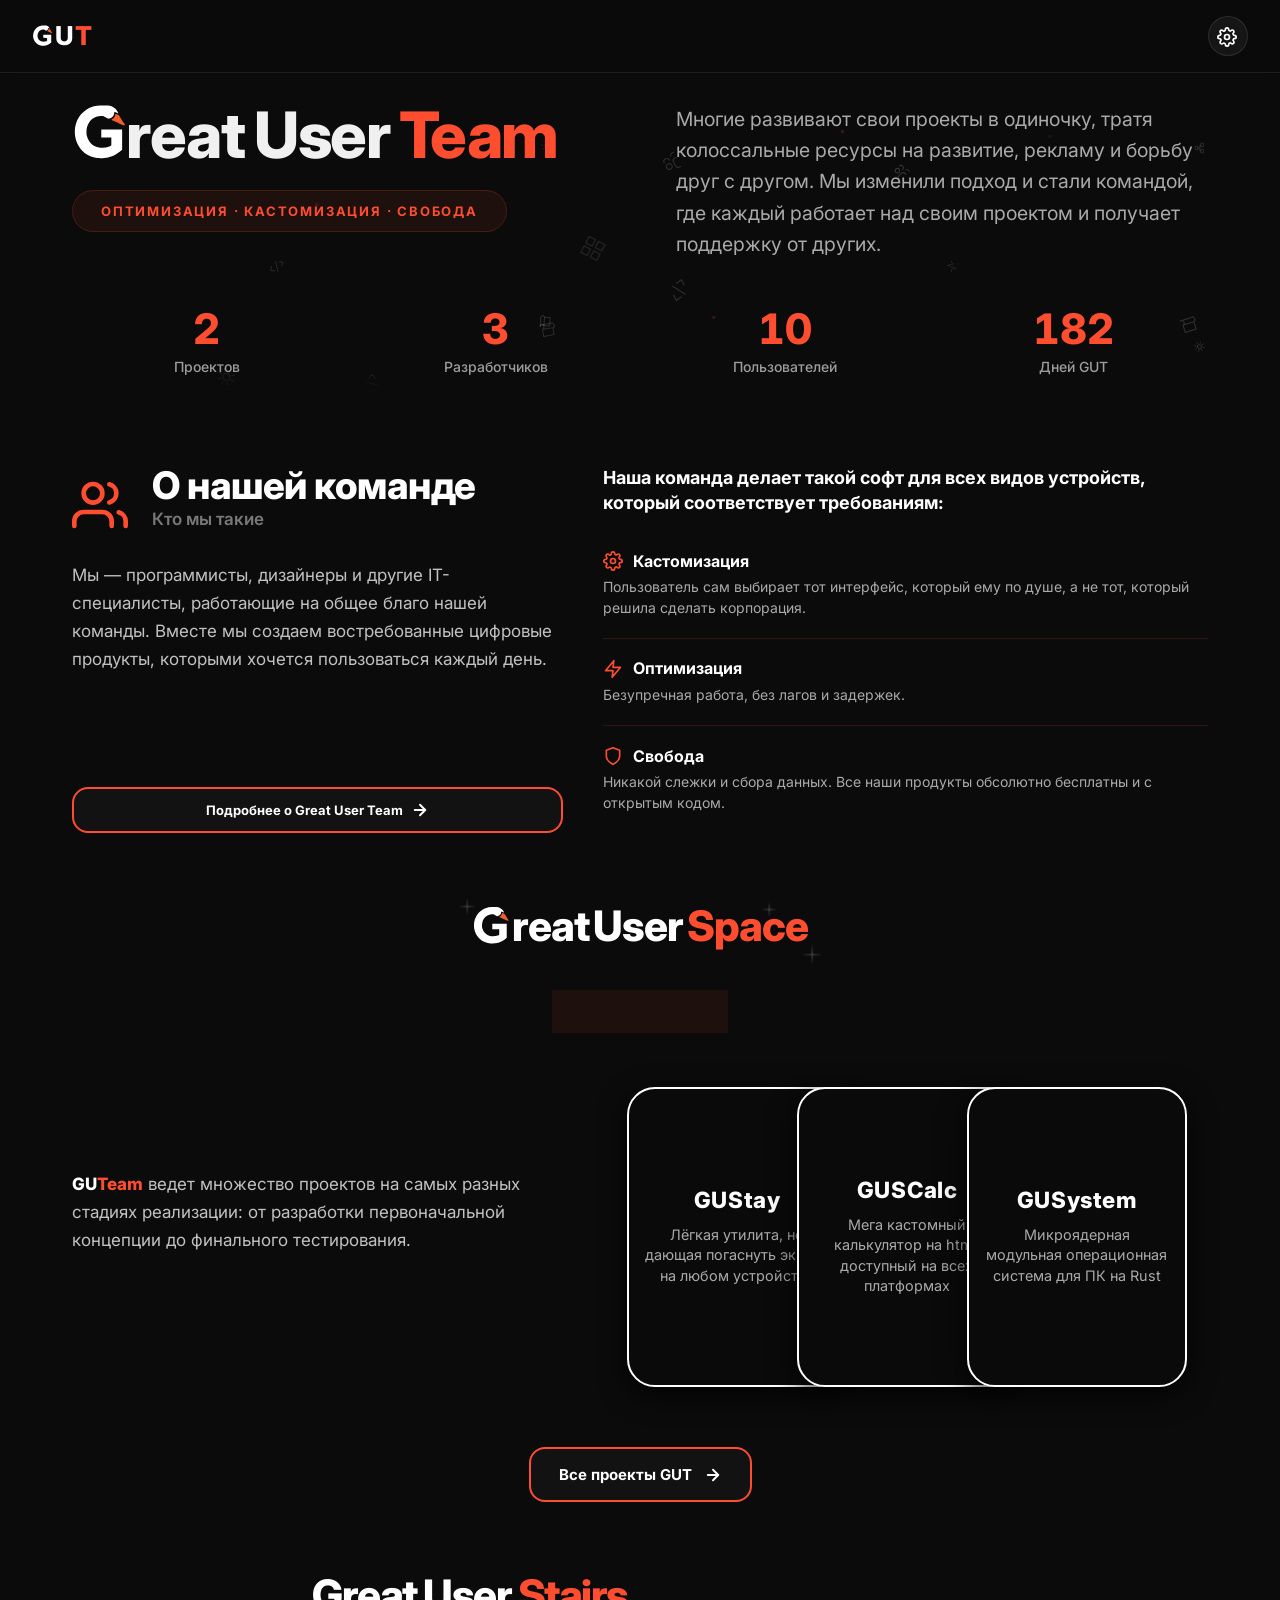
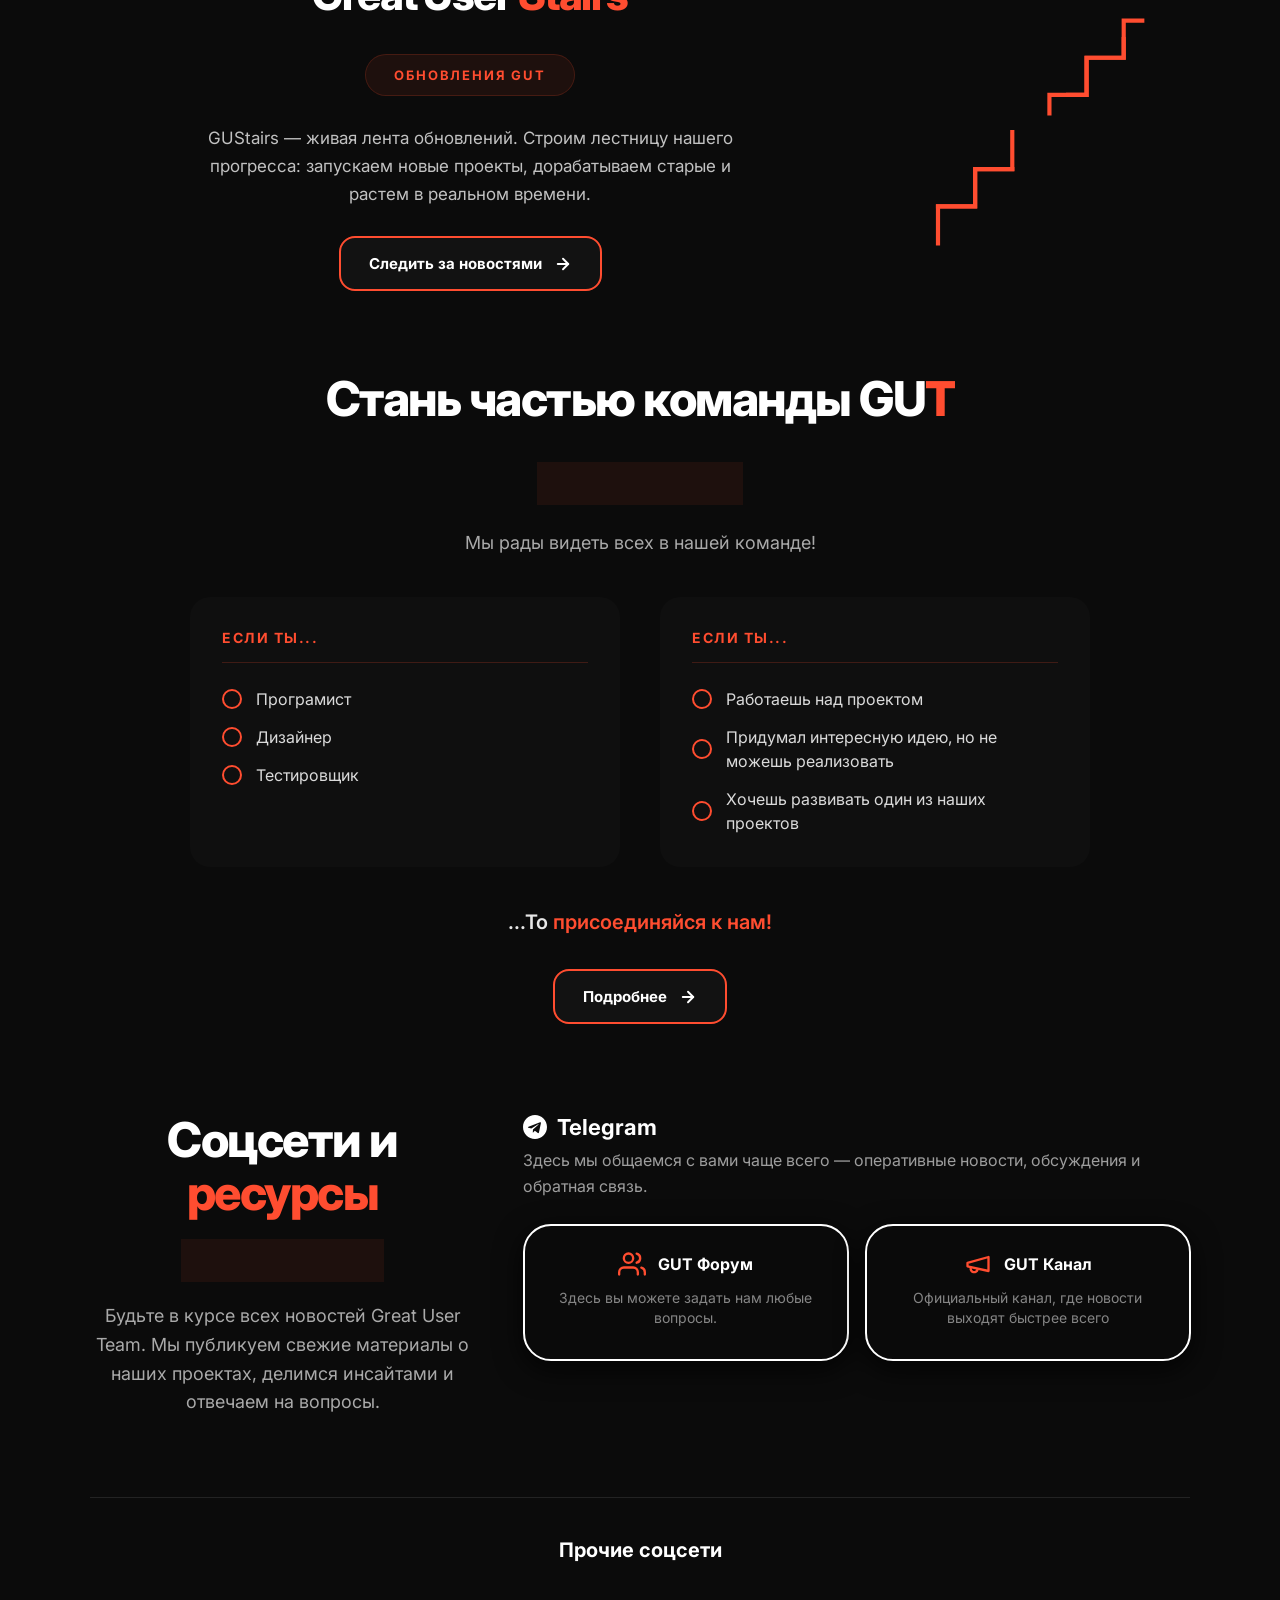
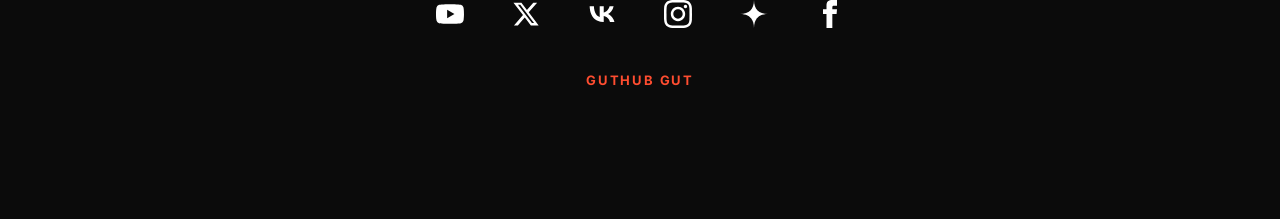
==== commit 3e855af3: "Update index.html" ====
--- a/index.html
+++ b/index.html
@@ -1,484 +1,3333 @@
 <!DOCTYPE html>
-<html lang="ru" data-theme="dark">
+<html lang="ru">
 <head>
     <meta charset="UTF-8">
-    <meta name="viewport" content="width=device-width, initial-scale=1.0, viewport-fit=cover">
-    <title>GUS — Great User System</title>
-
-    <link rel="icon"
-        href="data:image/svg+xml,<svg xmlns='http://www.w3.org/2000/svg' viewBox='0 0 100 100'><rect width='100' height='100' rx='20' fill='%236366f1'/><text x='50' y='68' font-size='52' font-weight='800' fill='%23000' text-anchor='middle' font-family='Inter,sans-serif'>GUS</text></svg>"
-        type="image/svg+xml">
-
+    <meta name="viewport" content="width=device-width, initial-scale=1.0, maximum-scale=1.0, user-scalable=yes">
+    <title>Great User Team · GUT</title>
     <link rel="preconnect" href="https://fonts.googleapis.com">
     <link rel="preconnect" href="https://fonts.gstatic.com" crossorigin>
-
-    <link
-        href="https://fonts.googleapis.com/css2?family=Inter:opsz,wght@14..32,400;14..32,500;14..32,600;14..32,700;14..32,800&family=JetBrains+Mono:wght@400;500;600;700&display=swap"
-        rel="stylesheet">
-    <link href="https://fonts.googleapis.com/icon?family=Material+Icons" rel="stylesheet">
-
-    <link rel="stylesheet" href="./assets/css/styles.css">
+    <link href="https://fonts.googleapis.com/css2?family=Inter:opsz,wght@14..32,400;14..32,500;14..32,600;14..32,700;14..32,800&display=swap" rel="stylesheet">
+    <style>
+        :root {
+            --g-icon-size: 0.9em;
+        }
+
+        * {
+            margin: 0;
+            padding: 0;
+            box-sizing: border-box;
+            -webkit-tap-highlight-color: transparent;
+        }
+
+        body {
+            background: #0b0b0b;
+            color: #f0f0f0;
+            font-family: 'Inter', sans-serif;
+            min-height: 100vh;
+            transition: background 0.5s ease, color 0.5s ease;
+            -webkit-font-smoothing: antialiased;
+            position: relative;
+            overflow-x: hidden;
+        }
+
+        body.light {
+            background: #f6f5f4;
+            color: #141414;
+        }
+
+        .wrapper {
+            position: relative;
+            z-index: 1;
+            max-width: 1200px;
+            margin: 0 auto;
+            padding: 100px 32px 60px;
+            animation: fadeIn 0.7s cubic-bezier(0.2, 0.8, 0.2, 1) forwards;
+        }
+
+        @keyframes fadeIn {
+            0% { opacity: 0; transform: translateY(24px); }
+            100% { opacity: 1; transform: translateY(0); }
+        }
+
+        .header {
+            position: fixed;
+            top: 0;
+            left: 0;
+            width: 100%;
+            z-index: 1000;
+            padding: 16px 32px;
+            background: rgba(11, 11, 11, 0.2);
+            backdrop-filter: blur(8px);
+            -webkit-backdrop-filter: blur(8px);
+            border-bottom: 1px solid rgba(255, 255, 255, 0.08);
+            transition: background 0.5s ease, border-color 0.5s ease;
+        }
+
+        body.light .header {
+            background: rgba(246, 245, 244, 0.2);
+            border-bottom-color: rgba(0, 0, 0, 0.08);
+        }
+
+        .header-inner {
+            width: 100%;
+            display: flex;
+            justify-content: space-between;
+            align-items: center;
+        }
+
+        .brand-text {
+            font-size: 26px;
+            font-weight: 800;
+            letter-spacing: -1px;
+            color: #ffffff;
+            display: flex;
+            align-items: center;
+            line-height: 1;
+            transition: color 0.5s ease;
+        }
+        body.light .brand-text {
+            color: #141414;
+        }
+
+        .brand-text .highlight-t {
+            color: #ff4d30;
+            margin-left: 0.08em;
+        }
+
+        .header-g-icon {
+            height: 0.85em;
+            width: auto;
+            display: inline-block;
+            vertical-align: 0em;
+            margin-right: 0.02em;
+            overflow: visible;
+        }
+        .header-g-icon .svg-white {
+            fill: #ffffff;
+            transition: fill 0.5s ease;
+        }
+        body.light .header-g-icon .svg-white {
+            fill: #141414;
+        }
+
+        .settings-widget {
+            position: relative;
+            background: rgba(255, 255, 255, 0.05);
+            backdrop-filter: blur(8px);
+            -webkit-backdrop-filter: blur(8px);
+            border: 1px solid rgba(255, 255, 255, 0.1);
+            border-radius: 40px;
+            height: 40px;
+            width: 40px;
+            display: flex;
+            align-items: center;
+            justify-content: center;
+            overflow: hidden;
+            transition: width 0.4s cubic-bezier(0.16, 1, 0.3, 1), background 0.5s ease, border-color 0.5s ease;
+            cursor: pointer;
+        }
+        body.light .settings-widget {
+            background: rgba(0, 0, 0, 0.04);
+            border-color: rgba(0, 0, 0, 0.1);
+        }
+
+        .settings-widget.open {
+            width: 100px;
+        }
+
+        .settings-main-btn {
+            background: none;
+            border: none;
+            width: 40px;
+            height: 40px;
+            display: flex;
+            align-items: center;
+            justify-content: center;
+            color: #fff;
+            cursor: pointer;
+            position: absolute;
+            right: 0;
+            top: 0;
+            transition: opacity 0.3s ease, transform 0.4s ease, color 0.5s ease;
+            z-index: 2;
+        }
+        body.light .settings-main-btn {
+            color: #141414;
+        }
+        .settings-main-btn:hover {
+            color: #ff4d30;
+        }
+
+        .settings-widget.open .settings-main-btn {
+            opacity: 0;
+            pointer-events: none;
+            transform: rotate(90deg);
+        }
+
+        .settings-main-btn svg {
+            width: 20px;
+            height: 20px;
+            stroke: currentColor;
+            fill: none;
+            stroke-width: 2;
+            stroke-linecap: round;
+            stroke-linejoin: round;
+        }
+
+        .settings-menu {
+            display: flex;
+            align-items: center;
+            justify-content: space-around;
+            width: 100%;
+            padding: 0 4px;
+            opacity: 0;
+            transform: scale(0.9);
+            transition: opacity 0.3s ease 0.1s, transform 0.3s ease 0.1s;
+            pointer-events: none;
+        }
+
+        .settings-widget.open .settings-menu {
+            opacity: 1;
+            transform: scale(1);
+            pointer-events: auto;
+        }
+
+        .settings-btn {
+            background: none;
+            border: none;
+            width: 32px;
+            height: 32px;
+            border-radius: 50%;
+            display: flex;
+            align-items: center;
+            justify-content: center;
+            color: #fff;
+            cursor: pointer;
+            transition: background 0.2s ease, color 0.5s ease, transform 0.2s ease;
+            font-weight: 700;
+            font-size: 11px;
+        }
+        body.light .settings-btn {
+            color: #141414;
+        }
+        .settings-btn:hover {
+            background: rgba(255, 77, 48, 0.15);
+            color: #ff4d30;
+            transform: scale(1.1);
+        }
+        .settings-btn svg {
+            width: 18px;
+            height: 18px;
+            stroke: currentColor;
+            fill: none;
+            stroke-width: 2;
+            stroke-linecap: round;
+            stroke-linejoin: round;
+        }
+
+        .theme-icon-container {
+            position: relative;
+            width: 18px;
+            height: 18px;
+        }
+
+        .theme-icon-container svg {
+            position: absolute;
+            top: 0;
+            left: 0;
+            width: 100%;
+            height: 100%;
+            transition: opacity 0.5s ease, transform 0.5s ease;
+        }
+
+        .icon-moon {
+            opacity: 1;
+            transform: rotate(0deg) scale(1);
+        }
+        body.light .icon-moon {
+            opacity: 0;
+            transform: rotate(90deg) scale(0.5);
+        }
+
+        .icon-sun {
+            opacity: 0;
+            transform: rotate(-90deg) scale(0.5);
+        }
+        body.light .icon-sun {
+            opacity: 1;
+            transform: rotate(0deg) scale(1);
+        }
+
+        .hero-section-container {
+            position: relative;
+            margin-bottom: 48px;
+            border-radius: 16px;
+            overflow: hidden;
+        }
+
+        .falling-icons-canvas {
+            position: absolute;
+            top: 0;
+            left: 0;
+            width: 100%;
+            height: 100%;
+            pointer-events: none;
+            z-index: 1;
+            -webkit-mask-image: linear-gradient(to bottom, transparent 0%, black 15%, black 85%, transparent 100%);
+            mask-image: linear-gradient(to bottom, transparent 0%, black 15%, black 85%, transparent 100%);
+        }
+
+        .hero, .stats-container {
+            position: relative;
+            z-index: 2;
+        }
+
+        .hero {
+            display: flex;
+            align-items: flex-start;
+            justify-content: space-between;
+            gap: 40px;
+            margin-bottom: 48px;
+            flex-wrap: wrap;
+        }
+
+        .hero-left {
+            flex: 1 1 auto;
+        }
+
+        .hero-right {
+            flex: 1 1 40%;
+            min-width: 240px;
+            padding-top: 4px;
+        }
+
+        .hero h1 {
+            font-size: 64px;
+            font-weight: 800;
+            line-height: 1.1;
+            letter-spacing: -1.5px;
+            display: flex;
+            flex-wrap: wrap;
+            align-items: center;
+            gap: 0.15em;
+        }
+
+        .hero h1 .highlight {
+            color: #ff4d30;
+        }
+
+        .g-icon-svg {
+            height: var(--g-icon-size);
+            width: auto;
+            display: inline-block;
+            vertical-align: -0.05em;
+            overflow: visible;
+            margin-right: -0.05em !important;
+        }
+
+        .g-icon-svg .svg-white {
+            fill: #ffffff;
+            transition: fill 0.5s ease;
+        }
+
+        body.light .g-icon-svg .svg-white {
+            fill: #141414;
+        }
+
+        .hero-desc {
+            font-size: 19.5px;
+            line-height: 1.6;
+            color: rgba(255, 255, 255, 0.65);
+            transition: color 0.5s ease;
+        }
+        body.light .hero-desc {
+            color: rgba(0, 0, 0, 0.55);
+        }
+
+        .motto-glass {
+            display: inline-flex;
+            align-items: center;
+            gap: 10px;
+            padding: 12px 28px;
+            margin-top: 20px;
+            border-radius: 40px;
+            background: rgba(255, 77, 48, 0.08);
+            backdrop-filter: blur(12px);
+            -webkit-backdrop-filter: blur(12px);
+            border: 1px solid rgba(255, 77, 48, 0.18);
+            font-weight: 700;
+            font-size: 13px;
+            letter-spacing: 1.8px;
+            text-transform: uppercase;
+            color: #ff4d30;
+            position: relative;
+            z-index: 2;
+            transition: background 0.5s ease, border-color 0.5s ease;
+        }
+        body.light .motto-glass {
+            background: rgba(255, 77, 48, 0.06);
+            border-color: rgba(255, 77, 48, 0.15);
+        }
+
+        .stats-container {
+            display: grid;
+            grid-template-columns: repeat(4, 1fr);
+            align-items: center;
+            margin: 40px 0 20px;
+            gap: 20px;
+        }
+
+        .stat-item {
+            text-align: center;
+            min-width: 0;
+        }
+
+        .stat-number {
+            font-size: 42px;
+            font-weight: 800;
+            color: #ff4d30;
+            line-height: 1;
+            margin-bottom: 8px;
+            font-feature-settings: "tnum";
+            font-variant-numeric: tabular-nums;
+        }
+
+        .stat-label {
+            font-size: 14px;
+            color: rgba(255, 255, 255, 0.6);
+            font-weight: 500;
+            transition: color 0.5s ease;
+        }
+        body.light .stat-label {
+            color: rgba(0, 0, 0, 0.6);
+        }
+
+        .team-scalable-icon {
+            width: 56px;
+            height: 56px;
+            color: #ff4d30;
+            flex-shrink: 0;
+            display: flex;
+            align-items: center;
+            justify-content: center;
+        }
+        .team-scalable-icon svg {
+            width: 100%;
+            height: 100%;
+            stroke: currentColor;
+            fill: none;
+            stroke-width: 2;
+            stroke-linecap: round;
+            stroke-linejoin: round;
+        }
+
+        .team-title {
+            font-size: 38px;
+            font-weight: 800;
+            letter-spacing: -0.5px;
+            line-height: 1.1;
+            color: #ffffff;
+            transition: color 0.5s ease;
+            margin: 0;
+        }
+
+        body.light .team-title {
+            color: #141414;
+        }
+
+        .team-subtitle {
+            font-size: 17px;
+            font-weight: 600;
+            color: rgba(255, 255, 255, 0.45);
+            margin: 0 0 16px 0;
+            transition: color 0.5s ease;
+        }
+        body.light .team-subtitle {
+            color: rgba(0, 0, 0, 0.45);
+        }
+
+        .team-description {
+            font-size: 17px;
+            line-height: 1.65;
+            color: rgba(255, 255, 255, 0.75);
+            transition: color 0.5s ease;
+        }
+        body.light .team-description {
+            color: rgba(0, 0, 0, 0.7);
+        }
+
+        .team-details-btn {
+            position: relative;
+            display: inline-flex;
+            flex-direction: row;
+            align-items: center;
+            justify-content: center;
+            padding: 16px 28px;
+            background: rgba(255, 255, 255, 0.03);
+            border: 2px solid #ff4d30;
+            border-radius: 16px;
+            color: #ffffff;
+            font-family: 'Inter', sans-serif;
+            font-size: 15px;
+            font-weight: 700;
+            text-decoration: none;
+            overflow: hidden;
+            cursor: pointer;
+            transition: color 0.4s ease, border-color 0.4s ease;
+            z-index: 1;
+            box-sizing: border-box;
+            gap: 12px;
+            flex-shrink: 0;
+        }
+
+        body.light .team-details-btn {
+            background: rgba(0, 0, 0, 0.02);
+            color: #141414;
+        }
+
+        .team-details-btn::before {
+            content: '';
+            position: absolute;
+            top: 0;
+            left: 0;
+            width: 100%;
+            height: 100%;
+            background: #ff4d30;
+            z-index: -1;
+            transform: translateX(-100%);
+            transition: transform 0.4s cubic-bezier(0.4, 0, 0.2, 1);
+        }
+
+        .team-details-btn:hover::before {
+            transform: translateX(0);
+        }
+
+        .team-details-btn:hover {
+            color: #ffffff !important;
+            border-color: #ff4d30;
+        }
+
+        .team-details-btn span {
+            position: relative;
+            z-index: 2;
+        }
+
+        .team-details-arrow {
+            width: 18px;
+            height: 18px;
+            stroke: currentColor;
+            fill: none;
+            stroke-width: 2.5;
+            stroke-linecap: round;
+            stroke-linejoin: round;
+            position: relative;
+            z-index: 2;
+            transition: transform 0.3s ease;
+            flex-shrink: 0;
+        }
+
+        .team-details-btn:hover .team-details-arrow {
+            transform: translateX(6px);
+        }
+
+        .benefits-heading {
+            font-size: 18px;
+            font-weight: 700;
+            color: #ffffff;
+            line-height: 1.4;
+            margin: 0;
+        }
+        body.light .benefits-heading {
+            color: #141414;
+        }
+
+        .benefit-card-item {
+            padding: 20px 0;
+            display: flex;
+            flex-direction: column;
+            gap: 6px;
+            background-color: transparent;
+            border-bottom: 1px solid rgba(255, 77, 48, 0.15);
+            transition: background 0.3s ease;
+        }
+
+        .benefit-card-item:last-child {
+            border-bottom: none;
+        }
+
+        .benefit-card-item:hover {
+            background: rgba(255, 77, 48, 0.02);
+        }
+
+        .benefit-card-title {
+            color: #ffffff !important;
+            font-size: 16px;
+            font-weight: 700;
+            line-height: 1.2;
+            display: flex;
+            align-items: center;
+            gap: 10px;
+        }
+        body.light .benefit-card-title {
+            color: #141414 !important;
+        }
+
+        .benefit-card-title .benefit-label {
+            color: #ffffff;
+        }
+        body.light .benefit-card-title .benefit-label {
+            color: #141414;
+        }
+
+        .benefit-card-title svg {
+            width: 20px;
+            height: 20px;
+            stroke: #ff4d30 !important;
+            fill: none;
+            stroke-width: 2;
+            stroke-linecap: round;
+            stroke-linejoin: round;
+            flex-shrink: 0;
+            transition: transform 0.5s cubic-bezier(0.34, 1.56, 0.64, 1);
+        }
+
+        .benefit-card-item:hover .benefit-card-title svg {
+            transform: scale(1.15);
+        }
+
+        .benefit-card-subtitle {
+            color: rgba(255, 255, 255, 0.65);
+            font-size: 14px;
+            line-height: 1.45;
+        }
+        body.light .benefit-card-subtitle {
+            color: rgba(0, 0, 0, 0.6);
+        }
+
+        .tablet-btn-container {
+            display: none;
+        }
+
+        @media (min-width: 993px) {
+            .mobile-tablet-only {
+                display: none !important;
+            }
+
+            .desktop-only.team-section {
+                margin: 60px 0 40px;
+                display: flex;
+                gap: 48px;
+                align-items: stretch;
+            }
+
+            .desktop-only .team-left-column {
+                flex: 1 1 40%;
+                display: flex;
+                flex-direction: column;
+                justify-content: space-between;
+                align-items: flex-start;
+            }
+
+            .desktop-only .team-left-content {
+                display: flex;
+                flex-direction: column;
+                align-items: flex-start;
+                text-align: left;
+                width: 100%;
+            }
+
+            .desktop-only .team-header-wrapper {
+                display: flex;
+                align-items: center;
+                justify-content: flex-start;
+                gap: 24px;
+                margin-bottom: 16px;
+            }
+
+            .desktop-only .team-titles-col {
+                display: flex;
+                flex-direction: column;
+                align-items: flex-start;
+                justify-content: center;
+                gap: 2px;
+            }
+
+            .desktop-only .team-details-btn {
+                align-self: flex-start !important;
+                margin: 24px 0 0 0 !important;
+                transform: none !important;
+                width: 100%;
+                max-width: 100%;
+                padding: 12px 14px;
+                font-size: 13px;
+                gap: 8px;
+                box-sizing: border-box;
+            }
+
+            .desktop-only .team-details-btn span {
+                white-space: normal;
+                text-align: left;
+                line-height: 1.25;
+            }
+
+            .desktop-only .team-benefits-block {
+                flex: 1 1 50%;
+                display: flex;
+                flex-direction: column;
+            }
+
+            .desktop-only .benefits-heading-container {
+                padding: 0 0 16px 0;
+                text-align: left;
+            }
+
+            .desktop-only .benefits-cards-list {
+                display: flex;
+                flex-direction: column;
+            }
+        }
+
+        @media (max-width: 992px) {
+            .desktop-only {
+                display: none !important;
+            }
+
+            .wrapper {
+                padding: 90px 20px 48px;
+            }
+            .header {
+                padding: 14px 20px;
+            }
+            .brand-text {
+                font-size: 28px;
+            }
+            .hero {
+                flex-direction: column;
+                align-items: center;
+                text-align: center;
+                gap: 24px;
+            }
+            .hero-left {
+                width: 100%;
+                display: flex;
+                flex-direction: column;
+                align-items: center;
+            }
+            .hero-right {
+                flex: 1 1 100%;
+                width: 100%;
+                text-align: center;
+            }
+            .hero h1 {
+                font-size: 60px;
+                justify-content: center;
+            }
+            .motto-glass {
+                font-size: 14px;
+                padding: 14px 30px;
+            }
+            .stat-number {
+                font-size: 44px;
+            }
+
+            .mobile-tablet-only.team-section {
+                display: flex;
+                flex-direction: column;
+                gap: 32px;
+                margin: 40px 0;
+            }
+
+            .mobile-tablet-only .team-header-wrapper {
+                display: flex;
+                align-items: center;
+                justify-content: center;
+                gap: 16px;
+                margin-bottom: 16px;
+            }
+
+            .mobile-tablet-only .team-text-block {
+                text-align: center;
+            }
+
+            .mobile-tablet-only .team-title {
+                font-size: 32px;
+            }
+
+            .mobile-tablet-only .team-description {
+                font-size: 16px;
+                text-align: center;
+                margin-top: 12px;
+            }
+
+            .mobile-tablet-only .team-benefits-block {
+                display: flex;
+                flex-direction: column;
+            }
+
+            .mobile-tablet-only .benefits-heading-container {
+                margin-bottom: 12px;
+                text-align: center;
+            }
+
+            .mobile-tablet-only > .team-details-btn {
+                align-self: center;
+                width: fit-content;
+                max-width: 100%;
+                margin: 10px auto 0;
+            }
+        }
+
+        @media (min-width: 641px) and (max-width: 992px) {
+            .mobile-tablet-only .team-benefits-block {
+                display: flex;
+                flex-direction: row;
+                align-items: stretch;
+                gap: 24px;
+            }
+            .mobile-tablet-only .benefits-heading-container {
+                flex: 1 1 42%;
+                margin-bottom: 0;
+                display: flex;
+                flex-direction: column;
+                justify-content: space-between;
+                align-items: flex-start;
+                text-align: left;
+            }
+            .mobile-tablet-only .benefits-heading {
+                text-align: left;
+                width: 100%;
+                transform: translateY(18px);
+            }
+            .mobile-tablet-only > .team-details-btn {
+                display: none !important;
+            }
+            .tablet-btn-container {
+                display: flex;
+                flex: 1;
+                align-items: center;
+                justify-content: flex-start;
+                width: 100%;
+                margin-top: 0;
+            }
+            .tablet-btn-container .team-details-btn {
+                align-self: center;
+                width: 100%;
+                max-width: 100%;
+                padding: 12px 14px;
+                font-size: 13px;
+                gap: 8px;
+            }
+            .tablet-btn-container .team-details-btn span {
+                white-space: normal;
+                text-align: left;
+                line-height: 1.25;
+            }
+            .mobile-tablet-only .benefits-cards-list {
+                flex: 1 1 58%;
+            }
+        }
+
+        @media (max-width: 640px) {
+            .wrapper {
+                padding: 85px 16px 36px;
+            }
+            .header {
+                padding: 14px 16px;
+            }
+
+            .hero h1 {
+                font-size: 72px !important;
+                flex-direction: column;
+                letter-spacing: -2px;
+                gap: 0.05em;
+            }
+
+            .stats-container {
+                grid-template-columns: repeat(2, 1fr);
+            }
+            .mobile-tablet-only .team-header-wrapper {
+                flex-direction: column;
+                text-align: center;
+                margin-bottom: 24px;
+            }
+            .mobile-tablet-only.team-section {
+                gap: 44px;
+            }
+            .mobile-tablet-only > .team-details-btn {
+                width: 100%;
+            }
+
+            .projects-content {
+                flex-direction: column !important;
+                gap: 24px !important;
+            }
+
+            .projects-text-col {
+                order: -1;
+                width: 100% !important;
+                text-align: center !important;
+                margin-bottom: 16px !important;
+            }
+
+            .projects-gallery-col {
+                width: 100% !important;
+            }
+
+            .card-row {
+                flex-direction: column !important;
+                gap: 20px !important;
+                padding: 0 !important;
+            }
+
+            .card-wrapper {
+                width: 100% !important;
+                margin: 0 !important;
+                z-index: auto !important;
+            }
+
+            .card-wrapper:not(:first-child) {
+                margin-left: 0 !important;
+            }
+
+            .gut-card {
+                width: 100% !important;
+                height: auto !important;
+                min-height: 180px !important;
+                border-radius: 24px !important;
+                padding: 24px 20px !important;
+                border: none !important;
+                box-shadow: 0 8px 28px rgba(0, 0, 0, 0.8) !important;
+            }
+
+            body.light .gut-card {
+                border: none !important;
+                box-shadow: 0 8px 28px rgba(0, 0, 0, 0.1) !important;
+            }
+
+            .card-link-btn {
+                opacity: 1 !important;
+                max-height: 44px !important;
+                margin-top: 12px !important;
+                padding: 10px 0 !important;
+                pointer-events: auto !important;
+            }
+
+            .gut-card .card-title {
+                font-size: 1.4rem !important;
+                margin-bottom: 8px !important;
+            }
+
+            .gut-card .card-desc {
+                font-size: 0.9rem !important;
+                opacity: 0.8 !important;
+            }
+
+            .gut-card.hover,
+            .gut-card.expanded,
+            .gut-card.expanded.hover {
+                border: none !important;
+                box-shadow: 0 8px 28px rgba(0, 0, 0, 0.8) !important;
+            }
+            body.light .gut-card.hover,
+            body.light .gut-card.expanded,
+            body.light .gut-card.expanded.hover {
+                border: none !important;
+                box-shadow: 0 8px 28px rgba(0, 0, 0, 0.1) !important;
+            }
+
+            .gut-accent {
+                color: #ff4d30 !important;
+            }
+            .gut-g {
+                color: #ffffff !important;
+            }
+
+            .gut-card:hover .gut-accent,
+            .gut-card.hover .gut-accent,
+            .gut-card.expanded .gut-accent,
+            .gut-card.expanded.hover .gut-accent {
+                color: #ff4d30 !important;
+            }
+            .gut-card:hover .gut-g,
+            .gut-card.hover .gut-g,
+            .gut-card.expanded .gut-g,
+            .gut-card.expanded.hover .gut-g {
+                color: #ffffff !important;
+            }
+
+            body.light .gut-g {
+                color: #141414 !important;
+            }
+            body.light .gut-card:hover .gut-g,
+            body.light .gut-card.hover .gut-g,
+            body.light .gut-card.expanded .gut-g,
+            body.light .gut-card.expanded.hover .gut-g {
+                color: #141414 !important;
+            }
+
+            .card-link-btn:hover {
+                background: rgba(255, 77, 48, 0.1) !important;
+                color: #ffffff !important;
+            }
+            body.light .card-link-btn:hover {
+                background: rgba(255, 77, 48, 0.1) !important;
+                color: #141414 !important;
+            }
+
+            .projects-text-col .team-details-btn {
+                width: 100% !important;
+                justify-content: center !important;
+                align-self: center !important;
+            }
+        }
+
+        .projects-section {
+            margin: 80px 0 40px;
+            display: flex;
+            flex-direction: column;
+            align-items: center;
+            width: 100%;
+        }
+
+        .projects-header-center {
+            text-align: center;
+            margin-bottom: 40px;
+            display: flex;
+            flex-direction: column;
+            align-items: center;
+            gap: 16px;
+        }
+
+        .projects-main-title {
+            font-size: 42px;
+            font-weight: 800;
+            letter-spacing: -1px;
+            color: #ffffff;
+            line-height: 1.1;
+            transition: color 0.5s ease;
+            position: relative;
+        }
+        body.light .projects-main-title {
+            color: #141414;
+        }
+
+        .star-container {
+            position: absolute;
+            top: 50%;
+            left: 50%;
+            width: 120%;
+            height: 150%;
+            transform: translate(-50%, -50%);
+            pointer-events: none;
+            z-index: -1;
+        }
+        .star-plus {
+            position: absolute;
+            width: 24px;
+            height: 24px;
+            animation: pulseStar 4s infinite ease-in-out;
+            opacity: 0.2;
+        }
+        .star-plus::before, .star-plus::after {
+            content: '';
+            position: absolute;
+            background: #fff;
+            top: 50%; left: 50%;
+            transform: translate(-50%, -50%);
+        }
+        .star-plus::before {
+            width: 100%; height: 2px;
+            background: linear-gradient(90deg, transparent 0%, rgba(255,255,255,0.8) 50%, transparent 100%);
+        }
+        .star-plus::after {
+            height: 100%; width: 2px;
+            background: linear-gradient(180deg, transparent 0%, rgba(255,255,255,0.8) 50%, transparent 100%);
+        }
+        body.light .star-plus::before {
+            background: linear-gradient(90deg, transparent 0%, rgba(0,0,0,0.6) 50%, transparent 100%);
+        }
+        body.light .star-plus::after {
+            background: linear-gradient(180deg, transparent 0%, rgba(0,0,0,0.6) 50%, transparent 100%);
+        }
+        @keyframes pulseStar {
+            0%, 100% { opacity: 0.1; transform: scale(0.8); }
+            50% { opacity: 0.5; transform: scale(1.1); }
+        }
+        .star-1 { top: 10%; left: 5%; animation-delay: 0s; width: 18px; height: 18px; }
+        .star-2 { top: 70%; left: 90%; animation-delay: 1.5s; width: 22px; height: 22px; }
+        .star-3 { top: 15%; left: 80%; animation-delay: 2.5s; width: 16px; height: 16px; }
+
+        .projects-content {
+            display: flex;
+            align-items: center;
+            justify-content: space-between;
+            width: 100%;
+            gap: 40px;
+            margin-bottom: 0;
+        }
+
+        .projects-text-col {
+            flex: 1 1 45%;
+            text-align: left;
+            display: flex;
+            flex-direction: column;
+            align-items: flex-start;
+        }
+
+        .projects-gallery-col {
+            flex: 1 1 55%;
+            display: flex;
+            justify-content: center;
+            align-items: center;
+        }
+
+        .inline-brand {
+            font-weight: 800;
+            color: #ffffff;
+            display: inline-flex;
+            align-items: center;
+            transition: color 0.5s ease;
+        }
+        body.light .inline-brand {
+            color: #141414;
+        }
+        .inline-brand .highlight-t {
+            color: #ff4d30;
+        }
+        .inline-brand .highlight-system {
+            color: #ff4d30;
+        }
+
+        .card-row {
+            display: flex;
+            flex-direction: row;
+            justify-content: center;
+            align-items: center;
+            position: relative;
+            padding: 20px 0;
+            width: 100%;
+            gap: 0;
+        }
+
+        .card-wrapper {
+            position: relative;
+        }
+
+        .card-wrapper:nth-child(1) { z-index: 1; }
+        .card-wrapper:nth-child(2) { z-index: 2; }
+        .card-wrapper:nth-child(3) { z-index: 3; }
+
+        .card-wrapper:not(:first-child) {
+            margin-left: -50px;
+        }
+
+        .gut-card {
+            width: 220px;
+            height: 300px;
+            background: #0a0a0a;
+            border: 2.5px solid #ffffff;
+            border-radius: 28px;
+            box-shadow: 0 8px 28px rgba(0, 0, 0, 0.8);
+            color: #ffffff;
+            display: flex;
+            flex-direction: column;
+            justify-content: flex-start;
+            align-items: center;
+            text-align: center;
+            padding: 24px 16px;
+            cursor: pointer;
+            transition: border-color 0.3s ease, box-shadow 0.3s ease, background 0.5s ease, color 0.5s ease;
+            position: relative;
+        }
+
+        body.light .gut-card {
+            background: #ffffff;
+            border-color: #141414;
+            color: #141414;
+            box-shadow: 0 8px 28px rgba(0, 0, 0, 0.1);
+        }
+
+        .gut-card.hover {
+            border-color: #ff4d30 !important;
+            box-shadow: 0 0 40px rgba(255, 77, 48, 0.25), 0 8px 28px rgba(0, 0, 0, 0.8);
+        }
+
+        body.light .gut-card.hover {
+            box-shadow: 0 0 40px rgba(255, 77, 48, 0.25), 0 8px 28px rgba(0, 0, 0, 0.15);
+        }
+
+        .gut-card.expanded {
+            border-color: #ff4d30;
+            box-shadow: 0 0 40px rgba(255, 77, 48, 0.25), 0 8px 28px rgba(0, 0, 0, 0.8);
+        }
+
+        body.light .gut-card.expanded {
+            box-shadow: 0 0 40px rgba(255, 77, 48, 0.25), 0 8px 28px rgba(0, 0, 0, 0.15);
+        }
+
+        .gut-card.expanded.hover {
+            border-color: #ff4d30 !important;
+            box-shadow: 0 0 40px rgba(255, 77, 48, 0.25), 0 8px 28px rgba(0, 0, 0, 0.8);
+        }
+
+        body.light .gut-card.expanded.hover {
+            box-shadow: 0 0 40px rgba(255, 77, 48, 0.25), 0 8px 28px rgba(0, 0, 0, 0.15);
+        }
+
+        .card-content-wrap {
+            display: flex;
+            flex-direction: column;
+            justify-content: center;
+            align-items: center;
+            flex: 1;
+            width: 100%;
+        }
+
+        .gut-card .card-title {
+            font-weight: 800;
+            font-size: 1.4rem;
+            margin-bottom: 12px;
+            letter-spacing: 0.02em;
+        }
+
+        .gut-card .card-desc {
+            font-size: 0.9rem;
+            opacity: 0.65;
+            line-height: 1.4;
+            transition: opacity 0.3s ease;
+        }
+
+        body.light .gut-card .card-desc {
+            opacity: 0.75;
+        }
+
+        .card-wrapper:hover .card-desc,
+        .gut-card.hover .card-desc {
+            opacity: 0.95;
+        }
+
+        .card-link-btn {
+            display: flex;
+            align-items: center;
+            justify-content: center;
+            gap: 8px;
+            width: 100%;
+            background: rgba(255, 77, 48, 0.1);
+            border: 1px solid #ff4d30;
+            border-radius: 12px;
+            color: #ffffff;
+            text-decoration: none;
+            font-size: 14px;
+            font-weight: 600;
+            opacity: 0;
+            max-height: 0;
+            overflow: hidden;
+            transition: all 0.4s ease;
+            margin-top: 0;
+            pointer-events: none;
+        }
+
+        body.light .card-link-btn {
+            color: #141414;
+        }
+
+        .gut-card:hover .card-link-btn,
+        .gut-card.hover .card-link-btn {
+            opacity: 1;
+            max-height: 44px;
+            margin-top: 16px;
+            padding: 10px 0;
+            pointer-events: auto;
+        }
+
+        .card-link-btn:hover {
+            background: rgba(255, 77, 48, 0.1);
+            color: #ffffff;
+        }
+        body.light .card-link-btn:hover {
+            background: rgba(255, 77, 48, 0.1);
+            color: #141414;
+        }
+
+        .gut-accent {
+            color: #ffffff;
+            transition: color 0.3s ease;
+        }
+
+        body.light .gut-accent {
+            color: #141414 !important;
+        }
+
+        .gut-card:hover .gut-accent,
+        .gut-card.hover .gut-accent,
+        .gut-card.expanded:hover .gut-accent,
+        .gut-card.expanded.hover .gut-accent {
+            color: #ff4d30;
+        }
+
+        body.light .gut-card:hover .gut-accent,
+        body.light .gut-card.hover .gut-accent,
+        body.light .gut-card.expanded:hover .gut-accent,
+        body.light .gut-card.expanded.hover .gut-accent {
+            color: #ff4d30 !important;
+        }
+
+        .gut-g {
+            color: #ffffff;
+            font-weight: 800;
+            transition: color 0.3s ease;
+        }
+        body.light .gut-g {
+            color: #141414 !important;
+        }
+        body.light .gut-card:hover .gut-g,
+        body.light .gut-card.hover .gut-g,
+        body.light .gut-card.expanded:hover .gut-g,
+        body.light .gut-card.expanded.hover .gut-g {
+            color: #ff4d30;
+        }
+
+        @media (max-width: 768px) {
+            .gut-card { width: 190px; height: 280px; border-radius: 22px; padding: 18px 14px; }
+            .card-wrapper:not(:first-child) { margin-left: -60px; }
+            .gut-card .card-title { font-size: 1.2rem; }
+            .gut-card .card-desc { font-size: 0.8rem; }
+        }
+
+        @media (max-width: 500px) {
+            .gut-card { width: 165px; height: 260px; border-radius: 20px; padding: 16px 12px; border-width: 2px; }
+            .card-wrapper:not(:first-child) { margin-left: -70px; }
+            .gut-card .card-title { font-size: 1.1rem; }
+            .gut-card .card-desc { font-size: 0.75rem; }
+        }
+
+        .gut-stairs-section {
+            margin: 80px 0 40px;
+            width: 100%;
+            position: relative;
+        }
+
+        .gut-stairs-inner-desktop {
+            display: flex;
+            align-items: center;
+            justify-content: center;
+            gap: 60px;
+        }
+
+        .gut-stairs-text-desktop {
+            flex: 1 1 50%;
+            display: flex;
+            flex-direction: column;
+            align-items: center;
+            text-align: center;
+            gap: 16px;
+        }
+
+        .gut-stairs-title {
+            font-size: 42px;
+            font-weight: 800;
+            letter-spacing: -1.5px;
+            color: #ffffff;
+            line-height: 1.1;
+            transition: color 0.5s ease;
+        }
+        body.light .gut-stairs-title {
+            color: #141414;
+        }
+
+        .gut-stairs-title .highlight {
+            color: #ff4d30;
+        }
+
+        .gut-stairs-desc {
+            font-size: 17px;
+            line-height: 1.65;
+            color: rgba(255, 255, 255, 0.75);
+            max-width: 540px;
+            margin: 0 auto;
+            transition: color 0.5s ease;
+        }
+        body.light .gut-stairs-desc {
+            color: rgba(0, 0, 0, 0.7);
+        }
+
+        .gut-stairs-ladder {
+            flex: 0 0 280px;
+            height: 260px;
+            position: relative;
+            overflow: hidden;
+        }
+
+        .ladder-wrapper {
+            position: relative;
+            width: 100%;
+            height: 100%;
+        }
+
+        .ladder-svg {
+            position: absolute;
+            top: 0;
+            left: 0;
+            width: 100%;
+            height: 100%;
+        }
+
+        .ladder-path {
+            stroke: #ff4d30;
+            stroke-width: 4.5;
+            fill: none;
+            stroke-linecap: square;
+            stroke-linejoin: miter;
+            stroke-dasharray: 160 100;
+            animation: stairsWalk 2.6s linear infinite;
+        }
+
+        .ladder-path-clone {
+            stroke: #ff4d30;
+            stroke-width: 4.5;
+            fill: none;
+            stroke-linecap: square;
+            stroke-linejoin: miter;
+            stroke-dasharray: 160 100;
+            stroke-dashoffset: -560;
+            animation: stairsWalk 2.6s linear infinite;
+        }
+
+        @keyframes stairsWalk {
+            0% { stroke-dashoffset: 0; }
+            100% { stroke-dashoffset: -260; }
+        }
+
+        .gut-stairs-inner-mobile {
+            display: none;
+            flex-direction: column;
+            align-items: center;
+            text-align: center;
+            gap: 24px;
+        }
+
+        .gut-stairs-top-mobile {
+            display: flex;
+            flex-direction: column;
+            align-items: center;
+            gap: 12px;
+            width: 100%;
+        }
+
+        .gut-stairs-title-mobile {
+            font-size: 42px;
+            font-weight: 800;
+            letter-spacing: -1.5px;
+            color: #ffffff;
+            line-height: 1.1;
+            transition: color 0.5s ease;
+        }
+        body.light .gut-stairs-title-mobile {
+            color: #141414;
+        }
+
+        .gut-stairs-title-mobile .highlight {
+            color: #ff4d30;
+        }
+
+        .gut-stairs-desc-mobile {
+            font-size: 17px;
+            line-height: 1.65;
+            color: rgba(255, 255, 255, 0.75);
+            max-width: 540px;
+            margin: 0 auto;
+            transition: color 0.5s ease;
+        }
+        body.light .gut-stairs-desc-mobile {
+            color: rgba(0, 0, 0, 0.7);
+        }
+
+        .gut-stairs-ladder-mobile {
+            width: 100%;
+            max-width: 280px;
+            height: 200px;
+            position: relative;
+            overflow: hidden;
+            margin: 0 auto;
+        }
+
+        @media (max-width: 820px) {
+            .gut-stairs-inner-desktop {
+                display: none !important;
+            }
+            .gut-stairs-inner-mobile {
+                display: flex !important;
+            }
+        }
+
+        @media (max-width: 480px) {
+            .gut-stairs-title-mobile {
+                font-size: 36px;
+            }
+            .gut-stairs-ladder-mobile {
+                height: 160px;
+                max-width: 200px;
+            }
+            .ladder-path,
+            .ladder-path-clone {
+                stroke-width: 3.5;
+            }
+        }
+
+        .spacer-bottom {
+            height: 40vh;
+        }
+
+        .contact-section {
+            display: flex;
+            justify-content: space-between;
+            align-items: center;
+            flex-wrap: wrap;
+            gap: 20px;
+            padding-top: 32px;
+            border-top: 1px solid rgba(255,255,255,0.04);
+            transition: border-color 0.5s ease;
+        }
+        body.light .contact-section {
+            border-top-color: rgba(0,0,0,0.04);
+        }
+
+        .contact-label {
+            font-size: 15px;
+            font-weight: 500;
+            color: rgba(255,255,255,0.25);
+            transition: color 0.5s ease;
+        }
+        body.light .contact-label {
+            color: rgba(0,0,0,0.2);
+        }
+
+        .socials {
+            display: flex;
+            gap: 10px;
+            flex-wrap: wrap;
+        }
+
+        .social-link {
+            width: 44px;
+            height: 44px;
+            border-radius: 16px;
+            background: rgba(255,255,255,0.02);
+            border: 1px solid rgba(255,255,255,0.04);
+            display: flex;
+            align-items: center;
+            justify-content: center;
+            color: #f0f0f0;
+            transition: all 0.5s ease;
+            text-decoration: none;
+        }
+        body.light .social-link {
+            background: rgba(0,0,0,0.02);
+            border-color: rgba(0,0,0,0.04);
+            color: #141414;
+        }
+        .social-link:hover {
+            background: rgba(255, 77, 48, 0.08);
+            border-color: #ff4d30;
+            transform: translateY(-2px);
+            color: #ff4d30;
+        }
+        .social-link svg {
+            width: 22px;
+            height: 22px;
+            stroke: currentColor;
+            fill: none;
+            stroke-width: 2;
+        }
+        .social-link.fill-icon svg {
+            fill: currentColor;
+            stroke: none;
+        }
+
+        .footer-note {
+            margin-top: 40px;
+            text-align: center;
+            font-size: 13px;
+            color: rgba(255,255,255,0.08);
+            letter-spacing: 0.4px;
+            transition: color 0.5s ease;
+        }
+        body.light .footer-note {
+            color: rgba(0,0,0,0.08);
+        }
+
+        html, body {
+            overflow-x: hidden !important;
+            max-width: 100%;
+        }
+
+        .wrapper {
+            overflow-x: hidden !important;
+        }
+
+        .gut-stairs-text-desktop .motto-glass {
+            margin-bottom: 12px;
+        }
+
+        .gut-stairs-top-mobile .motto-glass {
+            margin-bottom: 12px;
+        }
+
+        .gut-stairs-text-desktop .team-details-btn {
+            margin-top: 12px;
+        }
+
+        .gut-stairs-inner-mobile .team-details-btn {
+            margin-top: 12px;
+        }
+
+        .projects-text-col .all-projects-btn {
+            margin-top: 8px;
+            align-self: center;
+        }
+
+        .projects-text-col .team-description {
+            margin-bottom: 50px;
+        }
+
+        @media (max-width: 640px) {
+            .projects-text-col .all-projects-btn {
+                width: 100% !important;
+                justify-content: center !important;
+                align-self: center !important;
+            }
+        }
+
+        .join-gut-section {
+            margin: 80px 0 20px;
+            width: 100%;
+            position: relative;
+            max-width: 900px;
+            margin-left: auto;
+            margin-right: auto;
+            text-align: center;
+            animation: fadeIn 0.7s cubic-bezier(0.2, 0.8, 0.2, 1) forwards;
+        }
+
+        .join-gut-title {
+            font-size: 48px;
+            font-weight: 800;
+            letter-spacing: -1.5px;
+            line-height: 1.15;
+            color: #ffffff;
+            margin-bottom: 16px;
+            transition: color 0.5s ease;
+        }
+        body.light .join-gut-title {
+            color: #141414;
+        }
+
+        .gut-gu {
+            color: #ffffff;
+        }
+        body.light .gut-gu {
+            color: #141414;
+        }
+
+        .gut-t {
+            color: #ff4d30;
+        }
+
+        .join-gut-subtitle {
+            font-size: 18px;
+            color: rgba(255, 255, 255, 0.65);
+            max-width: 540px;
+            margin: 24px auto 0;
+            line-height: 1.6;
+            transition: color 0.5s ease;
+        }
+        body.light .join-gut-subtitle {
+            color: rgba(0, 0, 0, 0.55);
+        }
+
+        .join-gut-content {
+            display: flex;
+            gap: 40px;
+            margin: 40px 0;
+            text-align: left;
+        }
+
+        .join-gut-column {
+            flex: 1;
+            background: rgba(255, 255, 255, 0.02);
+            border-radius: 20px;
+            padding: 32px;
+            transition: background 0.5s ease;
+        }
+        body.light .join-gut-column {
+            background: rgba(0, 0, 0, 0.02);
+        }
+
+        .join-gut-column-label {
+            font-size: 14px;
+            font-weight: 700;
+            letter-spacing: 1.5px;
+            text-transform: uppercase;
+            color: #ff4d30;
+            margin-bottom: 24px;
+            padding-bottom: 16px;
+            border-bottom: 1px solid rgba(255, 77, 48, 0.2);
+        }
+
+        .join-gut-list {
+            list-style: none;
+            display: flex;
+            flex-direction: column;
+            gap: 20px;
+        }
+
+        .join-gut-list-item {
+            display: flex;
+            align-items: center;
+            gap: 14px;
+            font-size: 16px;
+            line-height: 1.5;
+            color: rgba(255, 255, 255, 0.85);
+            transition: color 0.5s ease;
+        }
+        body.light .join-gut-list-item {
+            color: rgba(0, 0, 0, 0.8);
+        }
+
+        .join-gut-circle {
+            width: 20px;
+            height: 20px;
+            border: 2px solid #ff4d30;
+            border-radius: 50%;
+            flex-shrink: 0;
+            position: relative;
+            transition: border-color 0.3s ease, background 0.3s ease;
+        }
+
+        .join-gut-list-item:hover .join-gut-circle {
+            background: rgba(255, 77, 48, 0.1);
+            border-color: #ff6b50;
+        }
+
+        .join-gut-cta {
+            text-align: center;
+            font-size: 20px;
+            font-weight: 600;
+            color: rgba(255, 255, 255, 0.9);
+            margin-bottom: 32px;
+            line-height: 1.5;
+            transition: color 0.5s ease;
+        }
+        body.light .join-gut-cta {
+            color: rgba(0, 0, 0, 0.9);
+        }
+
+        .join-gut-cta .highlight-red {
+            color: #ff4d30;
+        }
+
+        .join-gut-btn-container {
+            display: flex;
+            justify-content: center;
+            margin-top: 8px;
+        }
+
+        @media (max-width: 768px) {
+            .join-gut-content {
+                flex-direction: column;
+                gap: 24px;
+            }
+
+            .join-gut-column {
+                padding: 24px 20px;
+            }
+
+            .join-gut-btn {
+                width: 100%;
+                max-width: 400px;
+            }
+
+            .join-gut-title {
+                font-size: 36px;
+            }
+        }
+
+        @media (max-width: 480px) {
+            .join-gut-title {
+                font-size: 30px;
+                letter-spacing: -1px;
+            }
+
+            .join-gut-subtitle {
+                font-size: 16px;
+            }
+
+            .join-gut-column {
+                padding: 20px 16px;
+            }
+
+            .join-gut-list-item {
+                font-size: 14px;
+            }
+
+            .join-gut-circle {
+                width: 16px;
+                height: 16px;
+                border-width: 1.5px;
+            }
+
+            .join-gut-cta {
+                font-size: 16px;
+            }
+        }
+
+        .socials-block {
+            max-width: 1100px;
+            width: 100%;
+             margin: 0 auto;
+            animation: fadeIn 0.7s cubic-bezier(0.2, 0.8, 0.2, 1) forwards;
+        }
+
+        .socials-main-layout {
+            display: flex;
+            gap: 48px;
+            align-items: flex-start;
+        }
+
+        .socials-header-left {
+            flex: 0 0 35%;
+            display: flex;
+            flex-direction: column;
+            align-items: center;
+            text-align: center;
+        }
+
+        .socials-content-right {
+            flex: 1 1 65%;
+        }
+
+        .socials-title {
+            font-size: 48px;
+            font-weight: 800;
+            letter-spacing: -1.5px;
+            line-height: 1.1;
+            color: #ffffff;
+            margin-bottom: 20px;
+        }
+
+        .socials-title .highlight {
+            color: #ff4d30;
+        }
+
+        .socials-subtitle {
+            font-size: 18px;
+            color: rgba(255, 255, 255, 0.65);
+            line-height: 1.6;
+            max-width: 400px;
+            margin-top: 0;
+        }
+
+        .follow-badge {
+            display: inline-flex;
+            align-items: center;
+            gap: 10px;
+            padding: 12px 28px;
+            margin: 0 0 20px 0;
+            border-radius: 40px;
+            background: rgba(255, 77, 48, 0.08);
+            backdrop-filter: blur(12px);
+            -webkit-backdrop-filter: blur(12px);
+            border: 1px solid rgba(255, 77, 48, 0.18);
+            font-weight: 700;
+            font-size: 13px;
+            letter-spacing: 1.8px;
+            text-transform: uppercase;
+            color: #ff4d30;
+            position: relative;
+            z-index: 2;
+            transition: background 0.5s ease, border-color 0.5s ease;
+        }
+
+        .telegram-block {
+            margin-bottom: 24px;
+        }
+
+        .telegram-title {
+            font-size: 22px;
+            font-weight: 700;
+            color: #ffffff;
+            display: flex;
+            align-items: center;
+            gap: 10px;
+            margin-bottom: 8px;
+            transition: color 0.5s ease;
+        }
+
+        .telegram-title svg {
+            width: 24px;
+            height: 24px;
+            flex-shrink: 0;
+            fill: #ffffff;
+            transition: fill 0.5s ease;
+        }
+
+        body.light .socials-title,
+        body.light .telegram-title,
+        body.light .other-socials-title,
+        body.light .mini-name {
+            color: #141414;
+        }
+
+        body.light .telegram-title svg {
+            fill: #141414;
+        }
+
+        body.light .socials-subtitle,
+        body.light .telegram-desc,
+        body.light .mini-desc {
+            color: rgba(0, 0, 0, 0.55);
+        }
+
+        .telegram-desc {
+            font-size: 16px;
+            color: rgba(255, 255, 255, 0.6);
+            line-height: 1.6;
+            margin-bottom: 20px;
+            transition: color 0.5s ease;
+        }
+
+        .mini-cards {
+            display: flex;
+            gap: 16px;
+            flex-wrap: wrap;
+            align-items: flex-start;
+        }
+
+        .mini-card {
+            flex: 0 1 calc(50% - 8px);
+            min-width: 200px;
+            display: flex;
+            flex-direction: column;
+            align-items: center;
+            text-align: center;
+            gap: 6px;
+            padding: 24px 16px;
+            border: 2.5px solid #ffffff;
+            border-radius: 28px;
+            box-shadow: 0 8px 28px rgba(0, 0, 0, 0.8);
+            text-decoration: none;
+            color: #f0f0f0;
+            transition: border-color 0.3s ease, box-shadow 0.3s ease, background 0.3s ease, transform 0.3s ease;
+            cursor: pointer;
+            position: relative;
+            transform: scale(1);
+            will-change: transform;
+            background: #0a0a0a;
+        }
+
+        body.light .mini-card {
+            border-color: #141414;
+            background: #ffffff;
+            box-shadow: 0 8px 28px rgba(0, 0, 0, 0.1);
+        }
+
+        .mini-card:hover {
+            border-color: #ff4d30;
+            box-shadow: 0 0 40px rgba(255, 77, 48, 0.25), 0 8px 28px rgba(0, 0, 0, 0.8);
+            background: rgba(255, 77, 48, 0.02);
+            transform: scale(1.05);
+            z-index: 10;
+        }
+
+        .mini-card-top {
+            display: flex;
+            align-items: center;
+            justify-content: center;
+            gap: 12px;
+            width: 100%;
+        }
+
+        .mini-card .mini-icon {
+            width: 28px;
+            height: 28px;
+            flex-shrink: 0;
+            stroke: #ff4d30;
+            fill: none;
+            stroke-width: 2;
+            stroke-linecap: round;
+            stroke-linejoin: round;
+        }
+
+        .mini-card .mini-name {
+            font-size: 16px;
+            font-weight: 700;
+            color: #ffffff;
+            white-space: nowrap;
+            transition: color 0.5s ease;
+        }
+
+        .mini-card .mini-name .highlight-g {
+            color: #ffffff;
+        }
+
+        .mini-card .mini-name .highlight-t {
+            color: #ffffff;
+            transition: color 0.3s ease;
+        }
+
+        .mini-card:hover .mini-name .highlight-t {
+            color: #ff4d30;
+        }
+
+        .mini-card .mini-desc {
+            font-size: 14px;
+            color: rgba(255, 255, 255, 0.5);
+            line-height: 1.4;
+            margin-top: 4px;
+            transition: color 0.5s ease;
+        }
+
+        .mini-card-link-btn {
+            display: flex;
+            align-items: center;
+            justify-content: center;
+            gap: 8px;
+            width: 100%;
+            background: rgba(255, 77, 48, 0.1);
+            border: 1px solid #ff4d30;
+            border-radius: 12px;
+            color: #ffffff;
+            text-decoration: none;
+            font-size: 14px;
+            font-weight: 600;
+            opacity: 0;
+            max-height: 0;
+            overflow: hidden;
+            transition: all 0.4s ease;
+            margin-top: 0;
+            pointer-events: none;
+        }
+
+        body.light .mini-card-link-btn {
+            color: #141414;
+        }
+
+        .mini-card:hover .mini-card-link-btn {
+            opacity: 1;
+            max-height: 44px;
+            margin-top: 12px;
+            padding: 10px 0;
+            pointer-events: auto;
+        }
+
+        .mini-card-link-btn:hover {
+            background: rgba(255, 77, 48, 0.2);
+            color: #ffffff;
+        }
+
+        .other-socials-block {
+            margin-top: 60px;
+            padding-top: 40px;
+            border-top: 1px solid rgba(255, 255, 255, 0.1);
+            text-align: center;
+            transition: border-color 0.5s ease;
+        }
+
+        body.light .other-socials-block {
+            border-top-color: rgba(0, 0, 0, 0.1);
+        }
+
+        .other-socials-title {
+            font-size: 20px;
+            font-weight: 700;
+            color: #ffffff;
+            margin-bottom: 24px;
+            text-align: center;
+            transition: color 0.5s ease;
+        }
+
+        .social-icons-grid {
+            display: flex;
+            flex-wrap: wrap;
+            gap: 20px;
+            align-items: center;
+            justify-content: center;
+        }
+
+        .social-icon-link {
+            width: 56px;
+            height: 56px;
+            border-radius: 16px;
+            background: transparent;
+            border: none;
+            display: flex;
+            align-items: center;
+            justify-content: center;
+            color: #ffffff;
+            transition: color 0.3s ease, background 0.3s ease;
+            text-decoration: none;
+        }
+
+        body.light .social-icon-link {
+            color: #141414;
+        }
+
+        .social-icon-link:hover {
+            color: #ff4d30;
+            background: rgba(255, 77, 48, 0.05);
+        }
+
+        .social-icon-link svg {
+            width: 28px;
+            height: 28px;
+            fill: currentColor;
+            stroke: none;
+        }
+
+        .github-text-link {
+            display: inline-block;
+            margin-top: 30px;
+            font-size: 13px;
+            font-weight: 700;
+            letter-spacing: 1.8px;
+            text-transform: uppercase;
+            color: #ff4d30;
+            text-decoration: none;
+            transition: opacity 0.3s ease;
+        }
+
+        .github-text-link:hover {
+            opacity: 0.8;
+        }
+
+        @media (max-width: 820px) {
+            .socials-main-layout {
+                flex-direction: column;
+                gap: 40px;
+            }
+
+            .socials-header-left {
+                flex: 1 1 100%;
+                width: 100%;
+            }
+
+            .socials-content-right {
+                flex: 1 1 100%;
+                width: 100%;
+            }
+
+            .socials-title {
+                font-size: 38px;
+            }
+
+            .socials-subtitle {
+                font-size: 16px;
+            }
+
+            .mini-cards {
+                flex-direction: column;
+            }
+
+            .mini-card {
+                flex: 1 1 auto;
+                width: 100%;
+                transform: none !important;
+            }
+
+            .mini-card:hover {
+                transform: none !important;
+            }
+
+            .social-icon-link {
+                width: 48px;
+                height: 48px;
+            }
+            .social-icon-link svg {
+                width: 24px;
+                height: 24px;
+            }
+        }
+
+        @media (max-width: 480px) {
+            .socials-title {
+                font-size: 36px;
+            }
+
+            .telegram-title {
+                font-size: 18px;
+            }
+
+            .telegram-desc {
+                font-size: 14px;
+            }
+
+            .mini-card .mini-name {
+                font-size: 14px;
+            }
+
+            .mini-card .mini-desc {
+                font-size: 13px;
+            }
+
+            .mini-card {
+                border: none !important;
+                padding: 16px 12px !important;
+                box-shadow: none !important;
+                background: transparent !important;
+                transform: none !important;
+                width: 100% !important;
+                flex: 1 1 auto !important;
+            }
+
+            .mini-card:hover {
+                border: none !important;
+                box-shadow: none !important;
+                background: transparent !important;
+                transform: none !important;
+            }
+
+            .mini-card:hover .mini-name .highlight-t {
+                color: #ffffff;
+            }
+
+            body.light .mini-card:hover .mini-name .highlight-t {
+                color: #141414;
+            }
+
+            .social-icons-grid {
+                display: grid !important;
+                grid-template-columns: repeat(3, 1fr) !important;
+                gap: 16px !important;
+                max-width: 300px;
+                margin: 0 auto;
+                justify-items: center;
+            }
+
+            .social-icon-link {
+                width: 48px;
+                height: 48px;
+            }
+            .social-icon-link svg {
+                width: 24px;
+                height: 24px;
+            }
+
+            .mini-card-link-btn {
+                opacity: 1 !important;
+                max-height: 44px !important;
+                margin-top: 12px !important;
+                padding: 10px 0 !important;
+                pointer-events: auto !important;
+            }
+        }
+
+        @media (max-width: 820px) and (orientation: landscape) {
+            .mini-card .mini-name .highlight-t {
+                color: #ff4d30;
+            }
+
+            .mini-card-link-btn {
+                opacity: 1 !important;
+                max-height: 44px !important;
+                margin-top: 12px !important;
+                padding: 10px 0 !important;
+                pointer-events: auto !important;
+            }
+
+            .mini-card {
+                border: none !important;
+                box-shadow: none !important;
+                background: transparent !important;
+                transform: none !important;
+                width: 100% !important;
+                flex: 1 1 auto !important;
+            }
+
+            .mini-card:hover {
+                border: none !important;
+                box-shadow: none !important;
+                background: transparent !important;
+                transform: none !important;
+            }
+
+            .social-icons-grid {
+                display: grid !important;
+                grid-template-columns: repeat(3, 1fr) !important;
+                gap: 16px !important;
+                max-width: 300px;
+                margin: 0 auto;
+                justify-items: center;
+            }
+        }
+
+.team-section,
+.projects-section,
+.gut-stairs-section,
+.join-gut-section,
+.socials-block {
+    margin-top: 70px !important;
+    margin-bottom: 70px !important;
+}
+
+.join-gut-section {
+    margin-top: 80px !important;
+    margin-bottom: 90px !important;
+}
+
+.desktop-only.team-section,
+.mobile-tablet-only.team-section {
+    gap: 40px;
+}
+
+.projects-header-center {
+    margin-bottom: 35px !important;
+}
+
+.projects-text-col {
+    padding-right: 20px;
+}
+
+.socials-subtitle,
+.telegram-desc {
+    margin-bottom: 20px !important;
+}
+
+.join-gut-list {
+    gap: 14px !important;
+}
+
+@media (max-width: 992px) {
+    .team-section,
+    .projects-section,
+    .gut-stairs-section,
+    .join-gut-section,
+    .socials-block {
+        margin-top: 45px !important;
+        margin-bottom: 45px !important;
+    }
+    
+    .mobile-tablet-only.team-section {
+        gap: 25px !important;
+    }
+    
+    .projects-text-col {
+        padding-right: 0 !important;
+    }
+}
+
+@media (max-width: 640px) {
+    .team-section,
+    .projects-section,
+    .gut-stairs-section,
+    .join-gut-section,
+    .socials-block {
+        margin-top: 35px !important;
+        margin-bottom: 35px !important;
+    }
+    
+    .join-gut-section {
+        margin-top: 45px !important;
+        margin-bottom: 50px !important;
+    }
+    
+    .projects-header-center {
+        margin-bottom: 25px !important;
+    }
+}
+
+#socialsTitleText .highlight {
+    color: #ff4d30 !important;
+}
+
+    </style>
 </head>
-
 <body>
-    <nav class="sidebar" id="sidebar">
-        <div class="sidebar-socials">
-            <div class="social-grid">
-                <a href="https://www.instagram.com/greatusersystem/" target="_blank" class="social-icon-link"
-                    aria-label="Instagram">
-                    <img src="./assets/images/instagram.png" alt="Instagram">
-                </a>
-
-                <a href="https://www.facebook.com/profile.php?id=61590893377240" target="_blank" class="social-icon-link"
-                    aria-label="Facebook">
-                    <img src="./assets/images/facebook.png" alt="Facebook">
-                </a>
-
-                <a href="https://x.com/GreatUserTeam" target="_blank" class="social-icon-link" aria-label="X">
-                    <img src="./assets/images/x.png" alt="X">
-                </a>
-
-                <a href="https://www.youtube.com/@GreatUserTeam" target="_blank" class="social-icon-link"
-                    aria-label="YouTube">
-                    <img src="./assets/images/youtube.png" alt="YouTube">
-                </a>
-
-                <a href="https://dzen.ru/greatuserteam" target="_blank" class="social-icon-link" aria-label="Dzen">
-                    <img src="./assets/images/dzen.png" alt="Dzen">
-                </a>
-
-                <a href="https://vk.com/club239710312" target="_blank" class="social-icon-link" aria-label="VK">
-                    <img src="./assets/images/vk.png" alt="VK">
+
+    <header class="header">
+        <div class="header-inner">
+            <div class="brand">
+                <div class="brand-text">
+                    <svg class="header-g-icon" viewBox="170 110 145 145" xmlns="http://www.w3.org/2000/svg">
+                        <g fill-rule="evenodd" stroke="none">
+                            <path class="svg-white" d="M237.28036,246.18861l-4.38577,-0.53453c-7.5097,-0.91133 -15.81461,-4.07031 -20.48517,-6.22376c-15.69851,-7.23586 -29.55026,-24.85122 -33.16928,-42.1818l-0.65721,-2.83257c-0.54548,-1.83142 -1.09754,-5.94116 -1.33851,-9.98299c-1.09973,-18.30762 4.73847,-35.95804 16.1936,-48.95542c7.40673,-8.40569 18.86625,-15.86938 28.39796,-18.49602l3.50511,-1.02086c5.02107,-1.58606 13.31941,-2.52149 20.04484,-2.2608l11.28207,0.19278c7.80982,0 9.12424,0.2826 15.23408,3.27947c5.50521,2.69893 10.55476,7.45712 12.55705,11.83193c2.02639,4.42301 3.8841,5.5074 -0.93543,3.3671c-6.25224,-2.77561 -7.23805,-2.80847 -7.24681,-0.24974c-0.02191,6.78239 -5.37596,13.27122 -12.051,14.60535c-2.98372,0.59587 -4.67494,0.02191 -9.85812,-3.343c-4.98383,-3.23565 -6.05508,-3.4832 -13.36323,-3.0845c-10.15386,0.55205 -21.03723,6.49102 -26.6213,14.52649l-1.66931,2.33309c-4.06374,5.53369 -6.46035,14.80032 -6.25662,24.18963c0.14678,6.75391 0.03943,5.24233 2.47548,13.43552c2.36157,7.93688 9.34331,16.29438 17.39629,20.82254c9.63467,5.41758 25.32441,6.06603 37.32284,1.54225c5.8141,-2.19288 5.43511,-1.5532 5.35186,-9.01032l0.06572,-13.49905l-12.59868,-0.06353c-8.05518,-0.04162 -12.66002,-0.14459 -12.77174,-0.28479l0.04381,-20.15438l52.4671,0.1183v51.22717l-6.10765,4.95535c-4.23461,3.4372 -12.34456,8.34435 -16.07531,9.72887l-3.59712,1.51815c-1.29032,0.65064 -5.81191,2.01982 -9.59962,2.90705c-5.04078,1.17859 -19.18609,2.13812 -23.54995,1.59702z"/>
+                            <path fill="#f16028" d="M295.83978,162.01341c-1.14354,-0.58272 -5.60379,-2.32213 -7.07813,-3.09326c-2.14031,-1.11944 -2.74713,-1.12821 -10.07719,-4.65303c-10.19549,-4.90058 -11.86041,-3.21156 -7.18547,-6.41873c3.18089,-2.17974 3.45472,-2.43824 4.86553,-4.60046c1.66274,-2.54778 1.77446,-2.83476 2.79971,-7.17452c0.31546,-1.33851 1.48748,-1.14573 6.39244,1.04277c2.75151,1.22898 3.25537,1.72408 4.83486,4.74723c1.37795,2.64198 2.99687,4.74723 4.28281,6.97079c1.19612,2.06801 4.82829,7.59513 6.07698,9.24473c3.92134,5.18537 2.53244,7.73096 -4.91153,3.93448z"/>
+                        </g>
+                    </svg><span class="brand-u">U</span><span class="highlight-t">T</span>
+                </div>
+            </div>
+            <div class="header-actions">
+                <div class="settings-widget" id="settingsWidget">
+                    <button class="settings-main-btn" aria-label="Настройки">
+                        <svg viewBox="0 0 24 24">
+                            <circle cx="12" cy="12" r="3"></circle>
+                            <path d="M19.4 15a1.65 1.65 0 0 0 .33 1.82l.06.06a2 2 0 0 1 0 2.83 2 2 0 0 1-2.83 0l-.06-.06a1.65 1.65 0 0 0-1.82-.33 1.65 1.65 0 0 0-1 1.51V21a2 2 0 0 1-2 2 2 2 0 0 1-2-2v-.09A1.65 1.65 0 0 0 9 19.4a1.65 1.65 0 0 0-1.82.33l-.06.06a2 2 0 0 1-2.83 0 2 2 0 0 1 0-2.83l.06-.06a1.65 1.65 0 0 0 .33-1.82 1.65 1.65 0 0 0-1.51-1H3a2 2 0 0 1-2-2 2 2 0 0 1 2-2h.09A1.65 1.65 0 0 0 4.6 9a1.65 1.65 0 0 0-.33-1.82l-.06-.06a2 2 0 0 1 0-2.83 2 2 0 0 1 2.83 0l.06.06a1.65 1.65 0 0 0 1.82.33H9a1.65 1.65 0 0 0 1-1.51V3a2 2 0 0 1 2-2 2 2 0 0 1 2 2v.09a1.65 1.65 0 0 0 1 1.51 1.65 1.65 0 0 0 1.82-.33l.06-.06a2 2 0 0 1 2.83 0 2 2 0 0 1 0 2.83l-.06-.06a1.65 1.65 0 0 0-.33 1.82V9a1.65 1.65 0 0 0 1.51 1H21a2 2 0 0 1 2 2 2 2 0 0 1-2 2h-.09a1.65 1.65 0 0 0-1.51 1z"></path>
+                        </svg>
+                    </button>
+                    <div class="settings-menu">
+                        <button class="settings-btn" id="langToggleBtn" aria-label="Язык">RU</button>
+                        <button class="settings-btn" id="themeToggleBtn" aria-label="Тема">
+                            <div class="theme-icon-container">
+                                <svg class="icon-moon" viewBox="0 0 24 24">
+                                    <path d="M21 12.79A9 9 0 1 1 11.21 3 7 7 0 0 0 21 12.79z"></path>
+                                </svg>
+                                <svg class="icon-sun" viewBox="0 0 24 24">
+                                    <circle cx="12" cy="12" r="5"></circle>
+                                    <line x1="12" y1="1" x2="12" y2="3"></line>
+                                    <line x1="12" y1="21" x2="12" y2="23"></line>
+                                    <line x1="4.22" y1="4.22" x2="5.64" y2="5.64"></line>
+                                    <line x1="18.36" y1="18.36" x2="19.78" y2="19.78"></line>
+                                    <line x1="1" y1="12" x2="3" y2="12"></line>
+                                    <line x1="21" y1="12" x2="23" y2="12"></line>
+                                    <line x1="4.22" y1="19.78" x2="5.64" y2="18.36"></line>
+                                    <line x1="18.36" y1="5.64" x2="19.78" y2="4.22"></line>
+                                </svg>
+                            </div>
+                        </button>
+                    </div>
+                </div>
+            </div>
+        </div>
+    </header>
+
+    <div class="wrapper">
+
+        <div class="hero-section-container" id="heroSection">
+            <canvas class="falling-icons-canvas" id="fallingCanvas"></canvas>
+
+            <div class="hero">
+                <div class="hero-left">
+                    <h1>
+                        <span>
+                            <svg class="g-icon-svg" viewBox="170 110 145 145" xmlns="http://www.w3.org/2000/svg">
+                                <g fill-rule="evenodd" stroke="none">
+                                    <path class="svg-white" d="M237.28036,246.18861l-4.38577,-0.53453c-7.5097,-0.91133 -15.81461,-4.07031 -20.48517,-6.22376c-15.69851,-7.23586 -29.55026,-24.85122 -33.16928,-42.1818l-0.65721,-2.83257c-0.54548,-1.83142 -1.09754,-5.94116 -1.33851,-9.98299c-1.09973,-18.30762 4.73847,-35.95804 16.1936,-48.95542c7.40673,-8.40569 18.86625,-15.86938 28.39796,-18.49602l3.50511,-1.02086c5.02107,-1.58606 13.31941,-2.52149 20.04484,-2.2608l11.28207,0.19278c7.80982,0 9.12424,0.2826 15.23408,3.27947c5.50521,2.69893 10.55476,7.45712 12.55705,11.83193c2.02639,4.42301 3.8841,5.5074 -0.93543,3.3671c-6.25224,-2.77561 -7.23805,-2.80847 -7.24681,-0.24974c-0.02191,6.78239 -5.37596,13.27122 -12.051,14.60535c-2.98372,0.59587 -4.67494,0.02191 -9.85812,-3.343c-4.98383,-3.23565 -6.05508,-3.4832 -13.36323,-3.0845c-10.15386,0.55205 -21.03723,6.49102 -26.6213,14.52649l-1.66931,2.33309c-4.06374,5.53369 -6.46035,14.80032 -6.25662,24.18963c0.14678,6.75391 0.03943,5.24233 2.47548,13.43552c2.36157,7.93688 9.34331,16.29438 17.39629,20.82254c9.63467,5.41758 25.32441,6.06603 37.32284,1.54225c5.8141,-2.19288 5.43511,-1.5532 5.35186,-9.01032l0.06572,-13.49905l-12.59868,-0.06353c-8.05518,-0.04162 -12.66002,-0.14459 -12.77174,-0.28479l0.04381,-20.15438l52.4671,0.1183v51.22717l-6.10765,4.95535c-4.23461,3.4372 -12.34456,8.34435 -16.07531,9.72887l-3.59712,1.51815c-1.29032,0.65064 -5.81191,2.01982 -9.59962,2.90705c-5.04078,1.17859 -19.18609,2.13812 -23.54995,1.59702z"/>
+                                    <path fill="#f16028" d="M295.83978,162.01341c-1.14354,-0.58272 -5.60379,-2.32213 -7.07813,-3.09326c-2.14031,-1.11944 -2.74713,-1.12821 -10.07719,-4.65303c-10.19549,-4.90058 -11.86041,-3.21156 -7.18547,-6.41873c3.18089,-2.17974 3.45472,-2.43824 4.86553,-4.60046c1.66274,-2.54778 1.77446,-2.83476 2.79971,-7.17452c0.31546,-1.33851 1.48748,-1.14573 6.39244,1.04277c2.75151,1.22898 3.25537,1.72408 4.83486,4.74723c1.37795,2.64198 2.99687,4.74723 4.28281,6.97079c1.19612,2.06801 4.82829,7.59513 6.07698,9.24473c3.92134,5.18537 2.53244,7.73096 -4.91153,3.93448z"/>
+                                </g>
+                            </svg>reat
+                        </span>
+                        <span>User</span>
+                        <span class="highlight">Team</span>
+                    </h1>
+                    <div class="motto-glass" id="mottoText">
+                        Оптимизация · Кастомизация · Свобода
+                    </div>
+                </div>
+                <div class="hero-right">
+                    <div class="hero-desc" id="heroDescText">
+                        Многие развивают свои проекты в одиночку, тратя колоссальные ресурсы на развитие, рекламу и борьбу друг с другом. Мы изменили подход и стали командой, где каждый работает над своим проектом и получает поддержку от других.
+                    </div>
+                </div>
+            </div>
+
+            <div class="stats-container">
+                <div class="stat-item">
+                    <div class="stat-number" data-target="2">0</div>
+                    <div class="stat-label" data-i18n="projects">Проектов</div>
+                </div>
+                <div class="stat-item">
+                    <div class="stat-number" data-target="3">0</div>
+                    <div class="stat-label" data-i18n="developers">Разработчиков</div>
+                </div>
+                <div class="stat-item">
+                    <div class="stat-number" data-target="10">0</div>
+                    <div class="stat-label" data-i18n="users">Пользователей</div>
+                </div>
+                <div class="stat-item">
+                    <div class="stat-number" id="gutDaysCounter">0</div>
+                    <div class="stat-label" data-i18n="daysGUT">Дней GUT</div>
+                </div>
+            </div>
+        </div>
+
+        <div class="team-section desktop-only" id="teamBlockDesktop">
+            <div class="team-left-column">
+                <div class="team-left-content">
+                    <div class="team-header-wrapper">
+                        <div class="team-scalable-icon team-icon-desktop">
+                            <svg viewBox="0 0 24 24">
+                                <path d="M17 21v-2a4 4 0 0 0-4-4H5a4 4 0 0 0-4 4v2"></path>
+                                <circle cx="9" cy="7" r="4"></circle>
+                                <path d="M23 21v-2a4 4 0 0 0-3-3.87"></path>
+                                <path d="M16 3.13a4 4 0 0 1 0 7.75"></path>
+                            </svg>
+                        </div>
+                        <div class="team-titles-col">
+                            <h2 class="team-title" data-i18n="teamTitle">О нашей команде</h2>
+                            <div class="team-subtitle" data-i18n="teamSubtitle">Кто мы такие</div>
+                        </div>
+                    </div>
+
+                    <p class="team-description" data-i18n="teamDesc">
+                        Мы — программисты, дизайнеры и другие IT-специалисты, работающие на общее благо нашей команды. Вместе мы создаем востребованные цифровые продукты, которыми хочется пользоваться каждый день.
+                    </p>
+                </div>
+
+                <a href="https://www.google.com" class="team-details-btn" target="_blank" rel="noopener noreferrer">
+                    <span data-i18n="teamDetailsBtn">Подробнее о Great User Team</span>
+                    <svg class="team-details-arrow" viewBox="0 0 24 24">
+                        <line x1="5" y1="12" x2="19" y2="12"></line>
+                        <polyline points="12 5 19 12 12 19"></polyline>
+                    </svg>
                 </a>
             </div>
+
+            <div class="team-benefits-block">
+                <div class="benefits-heading-container">
+                    <div class="benefits-heading" data-i18n="benefitsHeading">Наша команда делает такой софт для всех видов устройств, который соответствует требованиям:</div>
+                </div>
+                <div class="benefits-cards-list">
+                    <div class="benefit-card-item">
+                        <div class="benefit-card-title">
+                            <svg viewBox="0 0 24 24">
+                                <circle cx="12" cy="12" r="3"></circle>
+                                <path d="M19.4 15a1.65 1.65 0 0 0 .33 1.82l.06.06a2 2 0 0 1 0 2.83 2 2 0 0 1-2.83 0l-.06-.06a1.65 1.65 0 0 0-1.82-.33 1.65 1.65 0 0 0-1 1.51V21a2 2 0 0 1-2 2 2 2 0 0 1-2-2v-.09A1.65 1.65 0 0 0 9 19.4a1.65 1.65 0 0 0-1.82.33l-.06.06a2 2 0 0 1-2.83 0 2 2 0 0 1 0-2.83l.06-.06a1.65 1.65 0 0 0 .33-1.82 1.65 1.65 0 0 0-1.51-1H3a2 2 0 0 1-2-2 2 2 0 0 1 2-2h.09A1.65 1.65 0 0 0 4.6 9a1.65 1.65 0 0 0-.33-1.82l-.06-.06a2 2 0 0 1 0-2.83 2 2 0 0 1 2.83 0l.06.06a1.65 1.65 0 0 0 1.82.33H9a1.65 1.65 0 0 0 1-1.51V3a2 2 0 0 1 2-2 2 2 0 0 1 2 2v.09a1.65 1.65 0 0 0 1 1.51 1.65 1.65 0 0 0 1.82-.33l.06-.06a2 2 0 0 1 2.83 0 2 2 0 0 1 0 2.83l-.06-.06a1.65 1.65 0 0 0-.33 1.82V9a1.65 1.65 0 0 0 1.51 1H21a2 2 0 0 1 2 2 2 2 0 0 1-2 2h-.09a1.65 1.65 0 0 0-1.51 1z"></path>
+                            </svg>
+                            <span><span class="benefit-label" data-i18n="benefit1Title">Кастомизация</span></span>
+                        </div>
+                        <div class="benefit-card-subtitle" data-i18n="benefit1Desc">Пользователь сам выбирает тот интерфейс, который ему по душе, а не тот, который решила сделать корпорация.</div>
+                    </div>
+                    <div class="benefit-card-item">
+                        <div class="benefit-card-title">
+                            <svg viewBox="0 0 24 24">
+                                <polygon points="13 2 3 14 12 14 11 22 21 10 12 10 13 2"></polygon>
+                            </svg>
+                            <span><span class="benefit-label" data-i18n="benefit2Title">Оптимизация</span></span>
+                        </div>
+                        <div class="benefit-card-subtitle" data-i18n="benefit2Desc">Безупречная работа, без лагов и задержек.</div>
+                    </div>
+                    <div class="benefit-card-item">
+                        <div class="benefit-card-title">
+                            <svg viewBox="0 0 24 24">
+                                <path d="M12 22s8-4 8-10V5l-8-3-8 3v7c0 6 8 10 8 10z"></path>
+                            </svg>
+                            <span><span class="benefit-label" data-i18n="benefit3Title">Свобода</span></span>
+                        </div>
+                        <div class="benefit-card-subtitle" data-i18n="benefit3Desc">Никакой слежки и сбора данных. Все наши продукты обсолютно бесплатны и с открытым кодом.</div>
+                    </div>
+                </div>
+            </div>
         </div>
 
-        <button class="icon-btn sidebar-lang" id="langToggle" aria-label="Сменить язык">
-            <span class="material-icons">language</span>
-        </button>
-    </nav>
-
-    <div class="main-content" id="mainContent">
-        <main>
-            <section id="hero" class="section section-hero">
-                <h1 class="hero-title">
-                    <span class="hero-brand">Great User System</span>
-                    <span class="hero-sub" data-i18n="hero_title_part">
-                        OS, которую ты заслуживаешь
+        <div class="team-section mobile-tablet-only" id="teamBlockMobile">
+            <div class="team-text-block">
+                <div class="team-header-wrapper">
+                    <div class="team-scalable-icon team-icon-mobile">
+                        <svg viewBox="0 0 24 24">
+                            <path d="M17 21v-2a4 4 0 0 0-4-4H5a4 4 0 0 0-4 4v2"></path>
+                            <circle cx="9" cy="7" r="4"></circle>
+                            <path d="M23 21v-2a4 4 0 0 0-3-3.87"></path>
+                            <path d="M16 3.13a4 4 0 0 1 0 7.75"></path>
+                        </svg>
+                    </div>
+                    <div>
+                        <h2 class="team-title" data-i18n="teamTitle">О нашей команде</h2>
+                        <div class="team-subtitle" data-i18n="teamSubtitle">Кто мы такие</div>
+                    </div>
+                </div>
+                <p class="team-description" data-i18n="teamDesc">
+                    Мы — программисты, дизайнеры и другие IT-специалисты, работающие на общее благо нашей команды. Вместе мы создаем востребованные цифровые продукты, которыми хочется пользоваться каждый день.
+                </p>
+            </div>
+
+            <div class="team-benefits-block">
+                <div class="benefits-heading-container">
+                    <div class="benefits-heading" data-i18n="benefitsHeading">Наша команда делает такой софт для всех видов устройств, который соответствует требованиям:</div>
+
+                    <div class="tablet-btn-container">
+                        <a href="https://www.google.com" class="team-details-btn" target="_blank" rel="noopener noreferrer">
+                            <span data-i18n="teamDetailsBtn">Подробнее о Great User Team</span>
+                            <svg class="team-details-arrow" viewBox="0 0 24 24">
+                                <line x1="5" y1="12" x2="19" y2="12"></line>
+                                <polyline points="12 5 19 12 12 19"></polyline>
+                            </svg>
+                        </a>
+                    </div>
+                </div>
+                <div class="benefits-cards-list">
+                    <div class="benefit-card-item">
+                        <div class="benefit-card-title">
+                            <svg viewBox="0 0 24 24">
+                                <circle cx="12" cy="12" r="3"></circle>
+                                <path d="M19.4 15a1.65 1.65 0 0 0 .33 1.82l.06.06a2 2 0 0 1 0 2.83 2 2 0 0 1-2.83 0l-.06-.06a1.65 1.65 0 0 0-1.82-.33 1.65 1.65 0 0 0-1 1.51V21a2 2 0 0 1-2 2 2 2 0 0 1-2-2v-.09A1.65 1.65 0 0 0 9 19.4a1.65 1.65 0 0 0-1.82.33l-.06.06a2 2 0 0 1-2.83 0 2 2 0 0 1 0-2.83l.06-.06a1.65 1.65 0 0 0 .33-1.82 1.65 1.65 0 0 0-1.51-1H3a2 2 0 0 1-2-2 2 2 0 0 1 2-2h.09A1.65 1.65 0 0 0 4.6 9a1.65 1.65 0 0 0-.33-1.82l-.06-.06a2 2 0 0 1 0-2.83 2 2 0 0 1 2.83 0l.06.06a1.65 1.65 0 0 0 1.82.33H9a1.65 1.65 0 0 0 1-1.51V3a2 2 0 0 1 2-2 2 2 0 0 1 2 2v.09a1.65 1.65 0 0 0 1 1.51 1.65 1.65 0 0 0 1.82-.33l.06-.06a2 2 0 0 1 2.83 0 2 2 0 0 1 0 2.83l-.06-.06a1.65 1.65 0 0 0-.33 1.82V9a1.65 1.65 0 0 0 1.51 1H21a2 2 0 0 1 2 2 2 2 0 0 1-2 2h-.09a1.65 1.65 0 0 0-1.51 1z"></path>
+                            </svg>
+                            <span><span class="benefit-label" data-i18n="benefit1Title">Кастомизация</span></span>
+                        </div>
+                        <div class="benefit-card-subtitle" data-i18n="benefit1Desc">Пользователь сам выбирает тот интерфейс, который ему по душе, а не тот, который решила сделать корпорация.</div>
+                    </div>
+                    <div class="benefit-card-item">
+                        <div class="benefit-card-title">
+                            <svg viewBox="0 0 24 24">
+                                <polygon points="13 2 3 14 12 14 11 22 21 10 12 10 13 2"></polygon>
+                            </svg>
+                            <span><span class="benefit-label" data-i18n="benefit2Title">Оптимизация</span></span>
+                        </div>
+                        <div class="benefit-card-subtitle" data-i18n="benefit2Desc">Безупречная работа, без лагов и задержек.</div>
+                    </div>
+                    <div class="benefit-card-item">
+                        <div class="benefit-card-title">
+                            <svg viewBox="0 0 24 24">
+                                <path d="M12 22s8-4 8-10V5l-8-3-8 3v7c0 6 8 10 8 10z"></path>
+                            </svg>
+                            <span><span class="benefit-label" data-i18n="benefit3Title">Свобода</span></span>
+                        </div>
+                        <div class="benefit-card-subtitle" data-i18n="benefit3Desc">Никакой слежки и сбора данных. Все наши продукты обсолютно бесплатны и с открытым кодом.</div>
+                    </div>
+                </div>
+            </div>
+
+            <a href="https://www.google.com" class="team-details-btn" target="_blank" rel="noopener noreferrer">
+                <span data-i18n="teamDetailsBtn">Подробнее о Great User Team</span>
+                <svg class="team-details-arrow" viewBox="0 0 24 24">
+                    <line x1="5" y1="12" x2="19" y2="12"></line>
+                    <polyline points="12 5 19 12 12 19"></polyline>
+                </svg>
+            </a>
+        </div>
+
+        <div class="projects-section" id="projectsSection">
+            <div class="projects-header-center">
+                <h2 class="projects-main-title">
+                    <div class="star-container">
+                        <div class="star-plus star-1"></div>
+                        <div class="star-plus star-2"></div>
+                        <div class="star-plus star-3"></div>
+                    </div>
+                    <span style="display:inline-flex;align-items:center;gap:0.05em;">
+                        <svg class="g-icon-svg" viewBox="170 110 145 145" xmlns="http://www.w3.org/2000/svg" style="height: 0.95em; width: auto; vertical-align: -0.05em; margin-right: 0.02em;">
+                            <g fill-rule="evenodd" stroke="none">
+                                <path class="svg-white" d="M237.28036,246.18861l-4.38577,-0.53453c-7.5097,-0.91133 -15.81461,-4.07031 -20.48517,-6.22376c-15.69851,-7.23586 -29.55026,-24.85122 -33.16928,-42.1818l-0.65721,-2.83257c-0.54548,-1.83142 -1.09754,-5.94116 -1.33851,-9.98299c-1.09973,-18.30762 4.73847,-35.95804 16.1936,-48.95542c7.40673,-8.40569 18.86625,-15.86938 28.39796,-18.49602l3.50511,-1.02086c5.02107,-1.58606 13.31941,-2.52149 20.04484,-2.2608l11.28207,0.19278c7.80982,0 9.12424,0.2826 15.23408,3.27947c5.50521,2.69893 10.55476,7.45712 12.55705,11.83193c2.02639,4.42301 3.8841,5.5074 -0.93543,3.3671c-6.25224,-2.77561 -7.23805,-2.80847 -7.24681,-0.24974c-0.02191,6.78239 -5.37596,13.27122 -12.051,14.60535c-2.98372,0.59587 -4.67494,0.02191 -9.85812,-3.343c-4.98383,-3.23565 -6.05508,-3.4832 -13.36323,-3.0845c-10.15386,0.55205 -21.03723,6.49102 -26.6213,14.52649l-1.66931,2.33309c-4.06374,5.53369 -6.46035,14.80032 -6.25662,24.18963c0.14678,6.75391 0.03943,5.24233 2.47548,13.43552c2.36157,7.93688 9.34331,16.29438 17.39629,20.82254c9.63467,5.41758 25.32441,6.06603 37.32284,1.54225c5.8141,-2.19288 5.43511,-1.5532 5.35186,-9.01032l0.06572,-13.49905l-12.59868,-0.06353c-8.05518,-0.04162 -12.66002,-0.14459 -12.77174,-0.28479l0.04381,-20.15438l52.4671,0.1183v51.22717l-6.10765,4.95535c-4.23461,3.4372 -12.34456,8.34435 -16.07531,9.72887l-3.59712,1.51815c-1.29032,0.65064 -5.81191,2.01982 -9.59962,2.90705c-5.04078,1.17859 -19.18609,2.13812 -23.54995,1.59702z"/>
+                                <path fill="#f16028" d="M295.83978,162.01341c-1.14354,-0.58272 -5.60379,-2.32213 -7.07813,-3.09326c-2.14031,-1.11944 -2.74713,-1.12821 -10.07719,-4.65303c-10.19549,-4.90058 -11.86041,-3.21156 -7.18547,-6.41873c3.18089,-2.17974 3.45472,-2.43824 4.86553,-4.60046c1.66274,-2.54778 1.77446,-2.83476 2.79971,-7.17452c0.31546,-1.33851 1.48748,-1.14573 6.39244,1.04277c2.75151,1.22898 3.25537,1.72408 4.83486,4.74723c1.37795,2.64198 2.99687,4.74723 4.28281,6.97079c1.19612,2.06801 4.82829,7.59513 6.07698,9.24473c3.92134,5.18537 2.53244,7.73096 -4.91153,3.93448z"/>
+                            </g>
+                        </svg>reat
+                        <span style="margin-left:0.05em;">User</span>
+                        <span style="color:#ff4d30;margin-left:0.05em;">Space</span>
                     </span>
-                </h1>
-
-                <p class="hero-desc" data-i18n="hero_subtitle">
-                    <span class="gus-badge">GUS</span> — это не дистрибутив Linux и не клон Windows. Это
-                    платформа-конструктор с микроядром, написанная на Rust.
-                </p>
-
-                <div class="hero-actions">
-                    <a href="#tech" class="btn-primary" data-i18n="how_it_works">Как это работает</a>
-                    <a href="#manifesto" class="btn-outline" data-i18n="manifesto_btn">Манифест</a>
-                    <a href="https://github.com/GreatUserTeam/GUS" target="_blank" class="btn-github" aria-label="GitHub">
-                        <img src="./assets/images/github.png" alt="GitHub">
+                </h2>
+                <div class="motto-glass" data-i18n="projectsMotto">Проекты GUT</div>
+            </div>
+
+            <div class="projects-content">
+                <div class="projects-text-col">
+    <p class="team-description no-g-svg">
+        <span class="inline-brand">
+            <span class="gut-g">G</span><span class="brand-u">U</span><span class="highlight-t">Team</span>
+        </span>
+        <span data-i18n="projectsDesc">ведет множество проектов на самых разных стадиях реализации: от разработки первоначальной концепции до финального тестирования.</span>
+    </p>
+                </div>
+
+                <div class="projects-gallery-col">
+                    <div class="card-row">
+
+                        <div class="card-wrapper" data-index="1">
+                            <div class="gut-card" data-project="GUStay">
+                                <div class="card-content-wrap">
+                                    <div class="card-title no-g-svg"><span style="display:inline-flex;align-items:center;gap:0.02em;"><span class="gut-g">G</span><span style="font-weight:800;">U</span><span class="gut-accent">Stay</span></span></div>
+                                    <div class="card-desc" data-i18n="card1Desc">Лёгкая утилита, не дающая погаснуть экрану на любом устройстве</div>
+                                </div>
+                                <a href="https://yandex.ru" class="card-link-btn" target="_blank" rel="noopener noreferrer">
+                                    <span data-i18n="goBtn">Перейти</span>
+                                </a>
+                            </div>
+                        </div>
+
+                        <div class="card-wrapper" data-index="2">
+                            <div class="gut-card" data-project="GUSCalc">
+                                <div class="card-content-wrap">
+                                    <div class="card-title no-g-svg"><span style="display:inline-flex;align-items:center;gap:0.02em;"><span class="gut-g">G</span><span style="font-weight:800;">U</span><span class="gut-accent">S</span><span class="gut-accent">Calc</span></span></div>
+                                    <div class="card-desc" data-i18n="card2Desc">Мега кастомный калькулятор на html, доступный на всех платформах</div>
+                                </div>
+                                <a href="https://mail.ru" class="card-link-btn" target="_blank" rel="noopener noreferrer">
+                                    <span data-i18n="goBtn">Перейти</span>
+                                </a>
+                            </div>
+                        </div>
+
+                        <div class="card-wrapper" data-index="3">
+                            <div class="gut-card" data-project="GUSystem">
+                                <div class="card-content-wrap">
+                                    <div class="card-title no-g-svg"><span style="display:inline-flex;align-items:center;gap:0.02em;"><span class="gut-g">G</span><span style="font-weight:800;">U</span><span class="gut-accent">System</span></span></div>
+                                    <div class="card-desc" data-i18n="card3Desc">Микроядерная модульная операционная система для ПК на Rust</div>
+                                </div>
+                                <a href="https://t.me" class="card-link-btn" target="_blank" rel="noopener noreferrer">
+                                    <span data-i18n="goBtn">Перейти</span>
+                                </a>
+                            </div>
+                        </div>
+                    </div>
+                </div>
+            </div>
+
+            <a href="#" class="team-details-btn all-projects-btn" style="margin-top: 40px;">
+                <span data-i18n="allProjectsBtn">Все проекты GUT</span>
+                <svg class="team-details-arrow" viewBox="0 0 24 24">
+                    <line x1="5" y1="12" x2="19" y2="12"></line>
+                    <polyline points="12 5 19 12 12 19"></polyline>
+                </svg>
+            </a>
+        </div>
+
+        <section class="gut-stairs-section" id="stairsSection">
+
+            <div class="gut-stairs-inner-desktop">
+                <div class="gut-stairs-text-desktop">
+                    <h2 class="gut-stairs-title">
+                        Great User <span class="highlight">Stairs</span>
+                    </h2>
+                    <div class="motto-glass" data-i18n="stairsMotto">Обновления GUT</div>
+                    <p class="gut-stairs-desc" data-i18n="stairsDesc">
+                        GUStairs — живая лента обновлений. Строим лестницу нашего прогресса: запускаем новые проекты, дорабатываем старые и растем в реальном времени.
+                    </p>
+                    <a href="#" class="team-details-btn">
+                        <span data-i18n="stairsBtn">Следить за новостями</span>
+                        <svg class="team-details-arrow" viewBox="0 0 24 24">
+                            <line x1="5" y1="12" x2="19" y2="12"></line>
+                            <polyline points="12 5 19 12 12 19"></polyline>
+                        </svg>
                     </a>
                 </div>
 
-                <div class="stat-container">
-                    <div class="stat-item">
-                        <div class="stat-number">10</div>
-                        <div class="stat-label" data-i18n="developers">разработчиков</div>
-                    </div>
-
-                    <div class="stat-item">
-                        <div class="stat-number">40</div>
-                        <div class="stat-label" data-i18n="forum_members">человек на форуме</div>
+                <div class="gut-stairs-ladder">
+                    <div class="ladder-wrapper">
+                        <svg class="ladder-svg" viewBox="0 0 300 280" preserveAspectRatio="xMidYMid meet">
+                            <polyline class="ladder-path" points="
+                                10,260
+                                10,220
+                                50,220
+                                50,180
+                                90,180
+                                90,140
+                                130,140
+                                130,100
+                                170,100
+                                170,60
+                                210,60
+                                210,20
+                                250,20
+                            " />
+                            <polyline class="ladder-path-clone" points="
+                                10,260
+                                10,220
+                                50,220
+                                50,180
+                                90,180
+                                90,140
+                                130,140
+                                130,100
+                                170,100
+                                170,60
+                                210,60
+                                210,20
+                                250,20
+                            " />
+                        </svg>
                     </div>
                 </div>
-
-                <div class="hero-glow"></div>
-            </section>
-
-            <section id="about" class="section">
-                <h2 data-i18n="about_title">О проекте</h2>
-
-                <p class="about-lead" data-i18n="about_lead">
-                    Мы создаём не просто ОС, а новую философию.
-                </p>
-
-                <p class="about-text" data-i18n="about_text">
-                    <span class="gus-badge">GUS</span> — операционная система с нуля. Микроядро управляет только памятью
-                    и IPC. Драйверы и сервисы изолированы в UserSpace. Каждый компонент можно заменить, обновить или
-                    удалить без перезагрузки системы. Это очень удобно, а главное — безопасно.
-                </p>
-
-                <p class="about-text" data-i18n="about_dynamic">
-                    Ядро собирается конкретно под ваш компьютер. Перед установкой оно сканирует оборудование и загружает
-                    только нужные модули с нашего сервера — по сути, у каждого будет стоять уникальная система.
-                </p>
-            </section>
-
-            <section id="tech" class="section">
-                <h2 data-i18n="tech_title">Технические особенности</h2>
-
-                <div class="tech-grid-3x2">
-                    <div class="tech-step">
-                        <div class="tech-step-icon"><span class="material-icons">security</span></div>
-                        <h3 data-i18n="tech_microkernel_title">Микроядро</h3>
-                        <p data-i18n="tech_microkernel">Сбой видеодрайвера не обрушит систему. Ядро минимально и отвечает
-                            только за критически важные функции.</p>
-                    </div>
-
-                    <div class="tech-step">
-                        <div class="tech-step-icon"><span class="material-icons">code</span></div>
-                        <h3 data-i18n="tech_rust_title">Rust</h3>
-                        <p data-i18n="tech_rust">Безопасность памяти без компромиссов. Современный язык исключает целые
-                            классы уязвимостей на этапе компиляции.</p>
-                    </div>
-
-                    <div class="tech-step">
-                        <div class="tech-step-icon"><span class="material-icons">extension</span></div>
-                        <h3 data-i18n="tech_modular_title">Лёгкая модульность</h3>
-                        <p data-i18n="tech_modular">Модули общаются через быстрый IPC на Rust. Никаких тяжёлых накладных
-                            расходов, присущих старым ОС.</p>
-                    </div>
-
-                    <div class="tech-step">
-                        <div class="tech-step-icon"><span class="material-icons">inventory_2</span></div>
-                        <h3 data-i18n="tech_sandbox_title">Программа = Файл</h3>
-                        <p data-i18n="tech_sandbox">Изолированные модули, вирусам негде прятаться. Песочница на уровне
-                            ОС.</p>
-                    </div>
-
-                    <div class="tech-step">
-                        <div class="tech-step-icon"><span class="material-icons">speed</span></div>
-                        <h3>Производительность</h3>
-                        <p>Минимальные накладные расходы IPC обеспечивают быстродействие, сравнимое с монолитными ядрами.
-                        </p>
-                    </div>
-
-                    <div class="tech-step">
-                        <div class="tech-step-icon"><span class="material-icons">build_circle</span></div>
-                        <h3>Динамическая сборка</h3>
-                        <p>Ядро собирается под конкретное железо — никаких лишних драйверов и модулей в системе.</p>
+            </div>
+
+            <div class="gut-stairs-inner-mobile">
+                <div class="gut-stairs-top-mobile">
+                    <h2 class="gut-stairs-title-mobile">
+                        Great User <span class="highlight">Stairs</span>
+                    </h2>
+                    <div class="motto-glass" data-i18n="stairsMotto">Обновления GUT</div>
+                </div>
+
+                <div class="gut-stairs-ladder-mobile">
+                    <div class="ladder-wrapper">
+                        <svg class="ladder-svg" viewBox="0 0 300 280" preserveAspectRatio="xMidYMid meet">
+                            <polyline class="ladder-path" points="
+                                10,260
+                                10,220
+                                50,220
+                                50,180
+                                90,180
+                                90,140
+                                130,140
+                                130,100
+                                170,100
+                                170,60
+                                210,60
+                                210,20
+                                250,20
+                            " />
+                            <polyline class="ladder-path-clone" points="
+                                10,260
+                                10,220
+                                50,220
+                                50,180
+                                90,180
+                                90,140
+                                130,140
+                                130,100
+                                170,100
+                                170,60
+                                210,60
+                                210,20
+                                250,20
+                            " />
+                        </svg>
                     </div>
                 </div>
 
-                <div class="tech-note">
-                    <p class="tech-note-title" data-i18n="tech_why_title">
-                        Почему модульность будет быстрой в <span class="gus-badge">GUS</span>:
-                    </p>
-
-                    <p class="tech-note-desc" data-i18n="tech_why_desc">
-                        Тяжесть модульности — это миф, основанный на опыте старых ОС. В
-                        <span class="gus-badge">GUS</span> модульность станет легкой, потому что мы изначально
-                        проектируем систему как набор независимых сервисов, которые общаются через эффективные каналы
-                        (IPC), написанные на безопасном и высокопроизводительном языке Rust.
+                <p class="gut-stairs-desc-mobile" data-i18n="stairsDesc">
+                    GUStairs — живая лента обновлений. Строим лестницу нашего прогресса: запускаем новые проекты, дорабатываем старые и растем в реальном времени.
+                </p>
+
+                <a href="#" class="team-details-btn">
+                    <span data-i18n="stairsBtn">Следить за новостями</span>
+                    <svg class="team-details-arrow" viewBox="0 0 24 24">
+                        <line x1="5" y1="12" x2="19" y2="12"></line>
+                        <polyline points="12 5 19 12 12 19"></polyline>
+                    </svg>
+                </a>
+            </div>
+        </section>
+
+        <section class="join-gut-section" id="joinGutSection">
+            <div class="join-header">
+                <h2 class="join-gut-title">
+                    Стань частью команды <span class="gut-gu">GU</span><span class="gut-t">T</span>
+                </h2>
+                <div class="motto-glass" data-i18n="joinMotto">Будь в команде</div>
+                <p class="join-gut-subtitle" data-i18n="joinSubtitle">
+                    Мы рады видеть всех в нашей команде!
+                </p>
+            </div>
+
+            <div class="join-gut-content">
+                <div class="join-gut-column">
+                    <div class="join-gut-column-label" data-i18n="joinLabel1">Если ты...</div>
+                    <ul class="join-gut-list">
+                        <li class="join-gut-list-item">
+                            <div class="join-gut-circle"></div>
+                            <span data-i18n="joinItem1">Програмист</span>
+                        </li>
+                        <li class="join-gut-list-item">
+                            <div class="join-gut-circle"></div>
+                            <span data-i18n="joinItem2">Дизайнер</span>
+                        </li>
+                        <li class="join-gut-list-item">
+                            <div class="join-gut-circle"></div>
+                            <span data-i18n="joinItem3">Тестировщик</span>
+                        </li>
+                    </ul>
+                </div>
+
+                <div class="join-gut-column">
+                    <div class="join-gut-column-label" data-i18n="joinLabel2">Если ты...</div>
+                    <ul class="join-gut-list">
+                        <li class="join-gut-list-item">
+                            <div class="join-gut-circle"></div>
+                            <span data-i18n="joinItem4">Работаешь над проектом</span>
+                        </li>
+                        <li class="join-gut-list-item">
+                            <div class="join-gut-circle"></div>
+                            <span data-i18n="joinItem5">Придумал интересную идею, но не можешь реализовать</span>
+                        </li>
+                        <li class="join-gut-list-item">
+                            <div class="join-gut-circle"></div>
+                            <span data-i18n="joinItem6">Хочешь развивать один из наших проектов</span>
+                        </li>
+                    </ul>
+                </div>
+            </div>
+
+            <div class="join-gut-cta">
+                <span data-i18n="joinCtaPrefix">...То </span><span class="highlight-red" data-i18n="joinCtaHighlight">присоединяйся к нам!</span>
+            </div>
+
+            <div class="join-gut-btn-container">
+                <a href="#" class="team-details-btn">
+                    <span data-i18n="joinBtn">Подробнее</span>
+                    <svg class="team-details-arrow" viewBox="0 0 24 24">
+                        <line x1="5" y1="12" x2="19" y2="12"></line>
+                        <polyline points="12 5 19 12 12 19"></polyline>
+                    </svg>
+                </a>
+            </div>
+        </section>
+
+        <section class="socials-block" id="socialsBlock">
+            <div class="socials-main-layout">
+                <div class="socials-header-left">
+<h2 class="socials-title">
+    <span id="socialsTitleText">Соцсети и <span class="highlight">ресурсы</span></span>
+</h2>
+                    <div class="follow-badge" data-i18n="socialsBadge">Следите за GUT</div>
+                    <p class="socials-subtitle" data-i18n="socialsSubtitle">
+                        Будьте в курсе всех новостей Great User Team. Мы публикуем свежие материалы о наших проектах, делимся инсайтами и отвечаем на вопросы.
                     </p>
                 </div>
-            </section>
-
-            <section id="comparison" class="section">
-                <h2 data-i18n="comp_title">Сравнение операционных систем</h2>
-
-                <p class="comp-intro" data-i18n="comp_intro">
-                    Мы сравнили <span class="gus-badge">GUS</span> с другими популярными ОС, чтобы показать
-                    принципиальные отличия в архитектуре и философии.
-                </p>
-
-                <div class="table-wrapper">
-                    <table>
-                        <thead>
-                            <tr>
-                                <th data-i18n="col_feature">Характеристика</th>
-                                <th><span class="gus-badge">GUS</span></th>
-                                <th>Linux</th>
-                                <th>Windows</th>
-                                <th>FreeBSD</th>
-                            </tr>
-                        </thead>
-
-                        <tbody>
-                            <tr>
-                                <td data-i18n="row_kernel">Тип ядра</td>
-                                <td><strong data-i18n="val_microkernel">Микроядро</strong></td>
-                                <td data-i18n="val_monolithic">Монолитное</td>
-                                <td data-i18n="val_hybrid">Гибридное</td>
-                                <td data-i18n="val_monolithic2">Монолитное</td>
-                            </tr>
-
-                            <tr>
-                                <td data-i18n="row_opensource">Открытый исходный код</td>
-                                <td><span class="check-mark">✅ Да</span></td>
-                                <td><span class="check-mark">✅ Да</span></td>
-                                <td><span class="cross-mark">❌ Нет</span></td>
-                                <td><span class="check-mark">✅ Да</span></td>
-                            </tr>
-
-                            <tr>
-                                <td data-i18n="row_maturity">Зрелость / Стабильность</td>
-                                <td data-i18n="val_maturity_gus">Проект (в разработке)</td>
-                                <td data-i18n="val_maturity_linux">Зрелая</td>
-                                <td data-i18n="val_maturity_windows">Зрелая</td>
-                                <td data-i18n="val_maturity_freebsd">Зрелая</td>
-                            </tr>
-
-                            <tr>
-                                <td data-i18n="row_complexity">Сложность для пользователя</td>
-                                <td><strong data-i18n="val_complexity_low">Низкая (конструктор)</strong></td>
-                                <td data-i18n="val_complexity_high">Высокая</td>
-                                <td data-i18n="val_complexity_medium">Средняя</td>
-                                <td data-i18n="val_complexity_high2">Высокая</td>
-                            </tr>
-
-                            <tr>
-                                <td data-i18n="row_popularity">Популярность</td>
-                                <td data-i18n="val_popularity_gus">Очень низкая (новая ОС)</td>
-                                <td data-i18n="val_popularity_linux">Высокая</td>
-                                <td data-i18n="val_popularity_windows">Очень высокая</td>
-                                <td data-i18n="val_popularity_freebsd">Средняя</td>
-                            </tr>
-
-                            <tr>
-                                <td data-i18n="row_install">Сложность установки</td>
-                                <td><strong data-i18n="val_install_easy">Легко</strong></td>
-                                <td data-i18n="val_install_medium">Средне</td>
-                                <td data-i18n="val_install_medium2">Средне</td>
-                                <td data-i18n="val_install_hard">Сложно</td>
-                            </tr>
-
-                            <tr>
-                                <td data-i18n="row_language">Основной язык реализации</td>
-                                <td><strong data-i18n="val_lang_rust">Rust</strong></td>
-                                <td data-i18n="val_lang_c">C</td>
-                                <td data-i18n="val_lang_cpp">C / C++</td>
-                                <td data-i18n="val_lang_c2">C</td>
-                            </tr>
-
-                            <tr>
-                                <td data-i18n="row_modularity">Модульность (архитектура)</td>
-                                <td><span class="check-mark">✅ Полная</span></td>
-                                <td data-i18n="val_modularity_partial">Частичная</td>
-                                <td data-i18n="val_modularity_partial2">Частичная</td>
-                                <td data-i18n="val_modularity_partial3">Частичная</td>
-                            </tr>
-
-                            <tr>
-                                <td data-i18n="row_customization">Кастомизация системы</td>
-                                <td><span class="check-mark">✅ Максимальная</span></td>
-                                <td data-i18n="val_customization_high">Высокая</td>
-                                <td data-i18n="val_customization_low">Низкая</td>
-                                <td data-i18n="val_customization_high2">Высокая</td>
-                            </tr>
-
-                            <tr>
-                                <td data-i18n="row_skills">Необходимость навыков (ежедневно)</td>
-                                <td><strong data-i18n="val_skills_none">Не нужны</strong></td>
-                                <td data-i18n="val_skills_sometimes">Иногда</td>
-                                <td data-i18n="val_skills_none2">Не нужны</td>
-                                <td data-i18n="val_skills_often">Часто</td>
-                            </tr>
-
-                            <tr>
-                                <td data-i18n="row_updates">Управление обновлениями</td>
-                                <td><strong data-i18n="val_updates_modular">Модульное</strong></td>
-                                <td data-i18n="val_updates_centralized">Централизованное</td>
-                                <td data-i18n="val_updates_centralized2">Централизованное</td>
-                                <td data-i18n="val_updates_centralized3">Централизованное</td>
-                            </tr>
-                        </tbody>
-                    </table>
-                </div>
-
-                <p class="comp-outro" data-i18n="comp_outro">
-                    <span class="gus-badge">GUS</span> — молодой проект, но его архитектура спроектирована для будущего
-                    — максимальная безопасность, модульность и контроль пользователя.
-                </p>
-            </section>
-
-            <section id="roadmap" class="section">
-                <h2 data-i18n="roadmap_title">Наш путь</h2>
-
-                <div class="timeline" id="timelineContainer">
-                    <div class="timeline-progress" id="timelineProgress"></div>
-
-                    <div class="timeline-item done" data-timeline-done="true">
-                        <h3 data-i18n="roadmap_concept_title">Концепция</h3>
-                        <p data-i18n="roadmap_concept_desc">У нас есть конкретное представление о том, что мы хотим
-                            сделать. Важно понимать, куда двигаться.</p>
+
+                <div class="socials-content-right">
+                    <div class="telegram-block">
+                        <div class="telegram-title">
+                            <svg viewBox="0 0 24 24" fill="currentColor" xmlns="http://www.w3.org/2000/svg">
+                                <path d="M12 0C5.373 0 0 5.373 0 12s5.373 12 12 12 12-5.373 12-12S18.627 0 12 0zm5.894 8.221l-1.97 9.28c-.145.658-.537.818-1.084.508l-3-2.21-1.446 1.394c-.14.18-.357.295-.6.295-.002 0-.003 0-.005 0l.213-3.054 5.56-5.022c.24-.213-.054-.334-.373-.121l-6.869 4.326-2.96-.924c-.64-.203-.658-.64.135-.954l11.566-4.458c.538-.196 1.006.128.832.94z"/>
+                            </svg>
+                            <span data-i18n="socialsTelegram">Telegram</span>
+                        </div>
+                        <div class="telegram-desc" data-i18n="socialsTelegramDesc">
+                            Здесь мы общаемся с вами чаще всего — оперативные новости, обсуждения и обратная связь.
+                        </div>
                     </div>
 
-                    <div class="timeline-item done" data-timeline-done="true">
-                        <h3 data-i18n="roadmap_bootstrap_title">Bootstrap</h3>
-                        <p data-i18n="roadmap_bootstrap_desc">Наш код на данный момент представляет собой нечто большее,
-                            чем hello world.</p>
-                    </div>
-
-                    <div class="timeline-item done" data-timeline-done="true">
-                        <h3 data-i18n="roadmap_search_title">Поиск программистов и начало пути</h3>
-                        <p data-i18n="roadmap_search_desc">Мы в активном поиске активистов, которые помогут развивать наш
-                            проект.</p>
-                    </div>
-
-                    <div class="timeline-item">
-                        <h3 data-i18n="roadmap_kernel_title">Ядро</h3>
-                        <p data-i18n="roadmap_kernel_desc">Ядро должно быть легким, так как не содержит драйверов. Каждый
-                            элемент в своем модуле.</p>
-                    </div>
-
-                    <div class="timeline-item">
-                        <h3 data-i18n="roadmap_modules_title">Модульная система</h3>
-                        <p data-i18n="roadmap_modules_desc">Все модули взаимодействуют друг с другом и общаются через
-                            ядро.</p>
-                    </div>
-
-                    <div class="timeline-item">
-                        <h3 data-i18n="roadmap_interface_title">Интерфейс</h3>
-                        <p data-i18n="roadmap_interface_desc">Кастомизация — один из трёх наших основных «китов».</p>
-                    </div>
-
-                    <div class="timeline-item">
-                        <h3 data-i18n="roadmap_software_title">Софт</h3>
-                        <p data-i18n="roadmap_software_desc">Свои аналоги программ и собственная экосистема приложений с
-                            магазином.</p>
-                    </div>
-
-                    <div class="timeline-item">
-                        <h3 data-i18n="roadmap_distribution_title">Распространение</h3>
-                        <p data-i18n="roadmap_distribution_desc"><span class="gus-badge">GUS</span> должен стать
-                            популярным за счет своих преимуществ.</p>
-                    </div>
-
-                    <div class="timeline-item">
-                        <h3 data-i18n="roadmap_bootloader_title">Собственный загрузчик</h3>
-                        <p data-i18n="roadmap_bootloader_desc">Rust-bootloader это хорошо, а свой загрузчик — еще лучше.
-                        </p>
-                    </div>
-
-                    <div class="timeline-item future">
-                        <h3 data-i18n="roadmap_mobile_title"><span class="gus-badge">GUS</span> for Mobile</h3>
-                        <p data-i18n="roadmap_mobile_desc">В будущем мы хотим сделать нашу OS на телефоны и планшеты.</p>
+                    <div class="mini-cards">
+                        <a href="https://t.me/GreatUserTeamForum" class="mini-card" target="_blank" rel="noopener noreferrer">
+                            <div class="mini-card-top">
+                                <svg class="mini-icon" viewBox="0 0 24 24" fill="none" stroke="currentColor">
+                                    <path d="M17 21v-2a4 4 0 0 0-4-4H5a4 4 0 0 0-4 4v2" />
+                                    <circle cx="9" cy="7" r="4" />
+                                    <path d="M23 21v-2a4 4 0 0 0-3-3.87" />
+                                    <path d="M16 3.13a4 4 0 0 1 0 7.75" />
+                                </svg>
+                                <div class="mini-name"><span class="highlight-g">G</span>U<span class="highlight-t">T</span> <span data-i18n="socialsForum">Форум</span></div>
+                            </div>
+                            <div class="mini-desc" data-i18n="socialsForumDesc">Здесь вы можете задать нам любые вопросы.</div>
+                            <span class="mini-card-link-btn" data-i18n="goBtn">Перейти</span>
+                        </a>
+
+                        <a href="https://t.me/GreatUserTeam" class="mini-card" target="_blank" rel="noopener noreferrer">
+                            <div class="mini-card-top">
+                                <svg class="mini-icon" viewBox="0 0 24 24" fill="none" stroke="currentColor">
+                                    <path d="M3 11l18-5v12L3 14v-3z" />
+                                    <path d="M11.6 16.8a3 3 0 1 1-5.8-1.6" />
+                                </svg>
+                                <div class="mini-name"><span class="highlight-g">G</span>U<span class="highlight-t">T</span> <span data-i18n="socialsChannel">Канал</span></div>
+                            </div>
+                            <div class="mini-desc" data-i18n="socialsChannelDesc">Официальный канал, где новости выходят быстрее всего</div>
+                            <span class="mini-card-link-btn" data-i18n="goBtn">Перейти</span>
+                        </a>
                     </div>
                 </div>
-            </section>
-
-            <section id="manifesto" class="section">
-                <h2 data-i18n="manifesto_title">Манифест</h2>
-
-                <ul class="manifesto-list">
-                    <li>
-                        <strong data-i18n="manifesto_minimalism_title">Минимализм:</strong>
-                        <span data-i18n="manifesto_minimalism">Система без лишнего «мусора» и ненужных процессов.</span>
-                    </li>
-
-                    <li>
-                        <strong data-i18n="manifesto_security_title">Безопасность:</strong>
-                        <span data-i18n="manifesto_security">Rust, микроядро и полная изоляция модулей.</span>
-                    </li>
-
-                    <li>
-                        <strong data-i18n="manifesto_flexibility_title">Гибкость:</strong>
-                        <span data-i18n="manifesto_flexibility">Модульная архитектура под любое «железо».</span>
-                    </li>
-
-                    <li>
-                        <strong data-i18n="manifesto_privacy_title">Приватность:</strong>
-                        <span data-i18n="manifesto_privacy">Никакой слежки и навязанного функционала.</span>
-                    </li>
-
-                    <li>
-                        <strong data-i18n="manifesto_control_title">Контроль:</strong>
-                        <span data-i18n="manifesto_control">Возвращаем вам полную власть над вашим устройством.</span>
-                    </li>
-
-                    <li>
-                        <strong data-i18n="manifesto_transparency_title">Прозрачность:</strong>
-                        <span data-i18n="manifesto_transparency">Открытый код и открытый процесс разработки.</span>
-                    </li>
-
-                    <li>
-                        <strong data-i18n="manifesto_community_title">Сообщество:</strong>
-                        <span data-i18n="manifesto_community">Проект, управляемый сообществом, а не корпорацией.</span>
-                    </li>
-                </ul>
-
-                <div class="card manifesto-quote">
-                    <p data-i18n="manifesto_text">
-                        «<span class="gus-badge">GUS</span> возвращает контроль пользователю. Никакой телеметрии.
-                        Никакого скрытого сбора данных. Только прозрачность, безопасность и свобода выбора.»
-                    </p>
-                </div>
-            </section>
-
-            <section id="community" class="section">
-                <h2 data-i18n="community_title">Сообщество</h2>
-
-                <p class="community-intro" data-i18n="community_intro">
-                    Наш проект держится исключительно на добровольцах. Если вы хотите следить за нашим развитием,
-                    подписывайтесь на наши соцсети:
-                </p>
-
-                <div class="community-links">
-                    <a href="https://www.instagram.com/greatusersystem/" target="_blank" class="community-icon-link"
-                        aria-label="Instagram">
-                        <img src="./assets/images/instagram.png" alt="Instagram">
+            </div>
+
+            <div class="other-socials-block">
+                <div class="other-socials-title" data-i18n="socialsOthers">Прочие соцсети</div>
+                <div class="social-icons-grid">
+                    <a href="#" class="social-icon-link" target="_blank" rel="noopener noreferrer" aria-label="YouTube">
+                        <svg viewBox="0 0 24 24">
+                            <path d="M23.498 6.186a3.016 3.016 0 0 0-2.122-2.136C19.505 3.545 12 3.545 12 3.545s-7.505 0-9.377.505A3.017 3.017 0 0 0 .502 6.186C0 8.07 0 12 0 12s0 3.93.502 5.814a3.016 3.016 0 0 0 2.122 2.136c1.871.505 9.376.505 9.376.505s7.505 0 9.377-.505a3.015 3.015 0 0 0 2.122-2.136C24 15.93 24 12 24 12s0-3.93-.502-5.814zM9.545 15.568V8.432L15.818 12l-6.273 3.568z"/>
+                        </svg>
                     </a>
-
-                    <a href="https://www.facebook.com/profile.php?id=61590893377240" target="_blank"
-                        class="community-icon-link" aria-label="Facebook">
-                        <img src="./assets/images/facebook.png" alt="Facebook">
+                    <a href="#" class="social-icon-link" target="_blank" rel="noopener noreferrer" aria-label="X">
+                        <svg viewBox="0 0 24 24">
+                            <path d="M18.244 2.25h3.308l-7.227 8.26 8.502 11.24H16.17l-5.214-6.817L4.99 21.75H1.68l7.73-8.835L1.254 2.25H8.08l4.713 6.231zm-1.161 17.52h1.833L7.084 4.126H5.117z"/>
+                        </svg>
                     </a>
-
-                    <a href="https://x.com/GreatUserTeam" target="_blank" class="community-icon-link" aria-label="X">
-                        <img src="./assets/images/x.png" alt="X">
+                    <a href="#" class="social-icon-link" target="_blank" rel="noopener noreferrer" aria-label="VK">
+                        <svg viewBox="85 160 340 240">
+                            <path d="M 272 376 C 168 376 108 304 105 186 H 157 C 159 272 197 308 227 316 V 186 H 276 V 261 C 306 258 337 223 347 186 H 396 C 388 232 353 267 329 281 C 353 292 392 323 406 376 H 352 C 341 337 310 307 276 303 V 376 Z"/>
+                        </svg>
                     </a>
-
-                    <a href="https://www.youtube.com/@GreatUserTeam" target="_blank" class="community-icon-link"
-                        aria-label="YouTube">
-                        <img src="./assets/images/youtube.png" alt="YouTube">
+                    <a href="#" class="social-icon-link" target="_blank" rel="noopener noreferrer" aria-label="Instagram">
+                        <svg viewBox="0 0 24 24">
+                            <path d="M12 2.163c3.204 0 3.584.012 4.85.07 3.252.148 4.771 1.691 4.919 4.919.058 1.265.069 1.645.069 4.849 0 3.205-.012 3.584-.069 4.849-.149 3.225-1.664 4.771-4.919 4.919-1.266.058-1.644.07-4.85.07-3.204 0-3.584-.012-4.849-.07-3.26-.149-4.771-1.699-4.919-4.92-.058-1.265-.07-1.644-.07-4.849 0-3.204.013-3.583.07-4.849.149-3.227 1.664-4.771 4.919-4.919 1.266-.057 1.645-.069 4.849-.069zm0-2.163c-3.259 0-3.667.014-4.947.072-4.358.2-6.78 2.618-6.98 6.98-.059 1.281-.073 1.689-.073 4.948 0 3.259.014 3.668.072 4.948.2 4.358 2.618 6.78 6.98 6.98 1.281.058 1.689.072 4.948.072 3.259 0 3.668-.014 4.948-.072 4.354-.2 6.782-2.618 6.979-6.98.059-1.28.073-1.689.073-4.948 0-3.259-.014-3.667-.072-4.947-.196-4.354-2.617-6.78-6.979-6.98-1.281-.059-1.69-.073-4.949-.073zm0 5.838c-3.403 0-6.162 2.759-6.162 6.162s2.759 6.163 6.162 6.163 6.162-2.759 6.162-6.163c0-3.403-2.759-6.162-6.162-6.162zm0 10.162c-2.209 0-4-1.79-4-4 0-2.209 1.791-4 4-4s4 1.791 4 4c0 2.21-1.791 4-4 4zm6.406-11.845c-.796 0-1.441.645-1.441 1.44s.645 1.44 1.441 1.44c.795 0 1.439-.645 1.439-1.44s-.644-1.44-1.439-1.44z"/>
+                        </svg>
                     </a>
-
-                    <a href="https://dzen.ru/greatuserteam" target="_blank" class="community-icon-link" aria-label="Dzen">
-                        <img src="./assets/images/dzen.png" alt="Dzen">
+                    <a href="#" class="social-icon-link" target="_blank" rel="noopener noreferrer" aria-label="Дзен">
+                        <svg viewBox="0 0 24 24">
+                            <path d="M12 0C12 7.8 7.8 12 0 12c7.8 0 12 4.2 12 12 0-7.8 4.2-12 12-12-7.8 0-12-4.2-12-12z"/>
+                        </svg>
                     </a>
-
-                    <a href="https://vk.com/club239710312" target="_blank" class="community-icon-link" aria-label="VK">
-                        <img src="./assets/images/vk.png" alt="VK">
+                    <a href="#" class="social-icon-link" target="_blank" rel="noopener noreferrer" aria-label="Facebook">
+                        <svg viewBox="0 0 24 24">
+                            <path d="M9 8H6v4h3v12h5V12h3.642L18 8h-4V6.333C14 5.374 14.5 5 15.5 5H18V0h-3.808C10.592 0 9 1.583 9 4.615V8z"/>
+                        </svg>
                     </a>
                 </div>
 
-                <div class="community-telegram-block">
-                    <p data-i18n="community_forum_text">
-                        Если вы хотите с нами разрабатывать OS или задать вопрос, присоединяйтесь на наш телеграм форум:
-                    </p>
-
-                    <a href="https://t.me/GreatUserSystemForum" target="_blank" class="btn-special">
-                        <span>🗂️</span> Telegram Forum
-                    </a>
-
-                    <p data-i18n="community_channel_text">
-                        Также у нас есть телеграм канал, в котором быстрее всего выходят все новости:
-                    </p>
-
-                    <a href="https://t.me/GreatUserSystem" target="_blank" class="btn-special">
-                        <span>📢</span> Telegram Channel
-                    </a>
-                </div>
-            </section>
-        </main>
-
-        <footer class="footer">
-            <p>
-                <strong><span class="gus-badge">GUS</span></strong> — Great User System. Open Source Project. © 2026
-            </p>
-
-            <p class="footer-link">
-                <a href="https://github.com/GreatUserTeam/GUS" target="_blank">GitHub проекта</a>
-            </p>
-
-            <p class="footer-motto" data-i18n="footer_motto">
-                Оптимизация · Кастомизация · Свобода | Built with Rust 🦀
-            </p>
-        </footer>
-    </div>
-
-    <script src="./assets/js/script.js"></script>
+                <a href="#" class="github-text-link" target="_blank" rel="noopener noreferrer">
+                    <span data-i18n="socialsGithub">GutHub GUT</span>
+                </a>
+            </div>
+        </section>
+    <script>
+        (function() {
+            const themeToggleBtn = document.getElementById('themeToggleBtn');
+            const langToggleBtn = document.getElementById('langToggleBtn');
+            const settingsWidget = document.getElementById('settingsWidget');
+
+            settingsWidget.addEventListener('click', function(e) {
+                e.stopPropagation();
+                this.classList.toggle('open');
+            });
+            document.addEventListener('click', function(e) {
+                if (!e.target.closest('.settings-widget')) {
+                    settingsWidget.classList.remove('open');
+                }
+            });
+
+            const translations = {
+                ru: {
+                    motto: "Оптимизация · Кастомизация · Свобода",
+                    heroDesc: "Многие развивают свои проекты в одиночку, тратя колоссальные ресурсы на развитие, рекламу и борьбу друг с другом. Мы изменили подход и стали командой, где каждый работает над своим проектом и получает поддержку от других.",
+                    projects: "Проектов",
+                    developers: "Разработчиков",
+                    users: "Пользователей",
+                    daysGUT: "Дней GUT",
+                    teamTitle: "О нашей команде",
+                    teamSubtitle: "Кто мы такие",
+                    teamDesc: "Мы — программисты, дизайнеры и другие IT-специалисты, работающие на общее благо нашей команды. Вместе мы создаем востребованные цифровые продукты, которыми хочется пользоваться каждый день.",
+                    teamDetailsBtn: "Подробнее о Great User Team",
+                    benefitsHeading: "Наша команда делает такой софт для всех видов устройств, который соответствует требованиям:",
+                    benefit1Title: "Кастомизация",
+                    benefit1Desc: "Пользователь сам выбирает тот интерфейс, который ему по душе, а не тот, который решила сделать корпорация.",
+                    benefit2Title: "Оптимизация",
+                    benefit2Desc: "Безупречная работа, без лагов и задержек.",
+                    benefit3Title: "Свобода",
+                    benefit3Desc: "Никакой слежки и сбора данных. Все наши продукты обсолютно бесплатны и с открытым кодом.",
+                    contactLabel: "Связаться с нами",
+                    footerNote: "Great User Team · 2026 · Оптимизация, кастомизация, свобода.",
+                    stairsMotto: "Обновления GUT",
+                    stairsDesc: "GUStairs — живая лента обновлений. Строим лестницу нашего прогресса: запускаем новые проекты, дорабатываем старые и растем в реальном времени.",
+                    stairsBtn: "Следить за новостями",
+                    allProjectsBtn: "Все проекты GUT",
+                    goBtn: "Перейти",
+                    projectsMotto: "Проекты GUT",
+                    card1Desc: "Лёгкая утилита, не дающая погаснуть экрану на любом устройстве",
+                    card2Desc: "Мега кастомный калькулятор на html, доступный на всех платформах",
+                    card3Desc: "Микроядерная модульная операционная система для ПК на Rust",
+                    projectsDesc: "ведет множество проектов на самых разных стадиях реализации: от разработки первоначальной концепции до финального тестирования.",
+                    joinMotto: "Будь в команде",
+                    joinSubtitle: "Мы рады видеть всех в нашей команде!",
+                    joinLabel1: "Если ты...",
+                    joinItem1: "Програмист",
+                    joinItem2: "Дизайнер",
+                    joinItem3: "Тестировщик",
+                    joinLabel2: "Если ты...",
+                    joinItem4: "Работаешь над проектом",
+                    joinItem5: "Придумал интересную идею, но не можешь реализовать",
+                    joinItem6: "Хочешь развивать один из наших проектов",
+                    joinCtaPrefix: "...То ",
+                    joinCtaHighlight: "присоединяйся к нам!",
+                    joinBtn: "Подробнее",
+                    socialsTitle: "Соцсети и <span class='highlight'>ресурсы</span>",
+                    socialsBadge: "Следите за GUT",
+                    socialsSubtitle: "Будьте в курсе всех новостей Great User Team. Мы публикуем свежие материалы о наших проектах, делимся инсайтами и отвечаем на вопросы.",
+                    socialsTelegram: "Telegram",
+                    socialsTelegramDesc: "Здесь мы общаемся с вами чаще всего — оперативные новости, обсуждения и обратная связь.",
+                    socialsForum: "Форум",
+                    socialsForumDesc: "Здесь вы можете задать нам любые вопросы.",
+                    socialsChannel: "Канал",
+                    socialsChannelDesc: "Официальный канал, где новости выходят быстрее всего",
+                    socialsOthers: "Прочие соцсети",
+                    socialsGithub: "GutHub GUT"
+                },
+                en: {
+                    motto: "Optimization · Customization · Freedom",
+                    heroDesc: "Many develop their projects alone, spending huge resources on development, advertising and competing with each other. We changed the approach and became a team where everyone works on their own project and gets support from others.",
+                    projects: "Projects",
+                    developers: "Developers",
+                    users: "Users",
+                    daysGUT: "Days of GUT",
+                    teamTitle: "About Our Team",
+                    teamSubtitle: "Who we are",
+                    teamDesc: "We are programmers, designers, and other IT specialists working for the common good of our team. Together we create in-demand digital products that you want to use every day.",
+                    teamDetailsBtn: "More about Great User Team",
+                    benefitsHeading: "Our team makes software for all types of devices that meets the requirements:",
+                    benefit1Title: "Customization",
+                    benefit1Desc: "The user chooses the interface they like, not the one decided by a corporation.",
+                    benefit2Title: "Optimization",
+                    benefit2Desc: "Flawless performance without lags and delays.",
+                    benefit3Title: "Freedom",
+                    benefit3Desc: "No tracking or data collection. All our products are completely free and open-source.",
+                    contactLabel: "Get in touch",
+                    footerNote: "Great User Team · 2026 · Optimization, customization, freedom.",
+                    stairsMotto: "GUT Updates",
+                    stairsDesc: "GUStairs is a living update feed. Building the ladder of our progress: launching new projects, refining old ones, and growing in real time.",
+                    stairsBtn: "Follow the news",
+                    allProjectsBtn: "All GUT Projects",
+                    goBtn: "Go",
+                    projectsMotto: "GUT Projects",
+                    card1Desc: "A light utility that keeps the screen from turning off on any device",
+                    card2Desc: "Mega customizable calculator in HTML, available on all platforms",
+                    card3Desc: "Microkernel modular operating system for PC in Rust",
+                    projectsDesc: "runs many projects at various stages of implementation: from initial concept development to final testing.",
+                    joinMotto: "Join the team",
+                    joinSubtitle: "We are glad to see everyone in our team!",
+                    joinLabel1: "If you are...",
+                    joinItem1: "Programmer",
+                    joinItem2: "Designer",
+                    joinItem3: "Tester",
+                    joinLabel2: "If you...",
+                    joinItem4: "Work on a project",
+                    joinItem5: "Have an interesting idea but can't implement it",
+                    joinItem6: "Want to develop one of our projects",
+                    joinCtaPrefix: "...Then ",
+                    joinCtaHighlight: "join us!",
+                    joinBtn: "Learn more",
+                    socialsTitle: "Socials & <span class='highlight'>Resources</span>",
+                    socialsBadge: "Follow GUT",
+                    socialsSubtitle: "Stay up to date with all the Great User Team news. We publish fresh materials about our projects, share insights and answer questions.",
+                    socialsTelegram: "Telegram",
+                    socialsTelegramDesc: "This is where we communicate with you most often — breaking news, discussions and feedback.",
+                    socialsForum: "Forum",
+                    socialsForumDesc: "Here you can ask us any questions.",
+                    socialsChannel: "Channel",
+                    socialsChannelDesc: "Official channel where news comes out fastest",
+                    socialsOthers: "Other socials",
+                    socialsGithub: "GutHub GUT"
+                }
+            };
+
+            function getCurrentTheme() {
+                return document.body.classList.contains('light') ? 'light' : 'dark';
+            }
+
+            function setTheme(theme) {
+                if (theme === 'light') {
+                    document.body.classList.add('light');
+                } else {
+                    document.body.classList.remove('light');
+                }
+                localStorage.setItem('gut_theme', theme);
+            }
+
+            const savedTheme = localStorage.getItem('gut_theme') || 'dark';
+            setTheme(savedTheme);
+
+            themeToggleBtn.addEventListener('click', function(e) {
+                e.stopPropagation();
+                const current = getCurrentTheme();
+                setTheme(current === 'dark' ? 'light' : 'dark');
+            });
+
+            let currentLang = localStorage.getItem('gut_lang') || 'ru';
+
+            function setLanguage(lang) {
+                currentLang = lang;
+                localStorage.setItem('gut_lang', lang);
+                langToggleBtn.innerText = lang.toUpperCase();
+
+                document.querySelectorAll('[data-i18n]').forEach(elem => {
+                    const key = elem.getAttribute('data-i18n');
+                    if (translations[lang] && translations[lang][key]) {
+                        elem.innerText = translations[lang][key];
+                    }
+                });
+
+                document.getElementById('mottoText').innerText = translations[lang].motto;
+                document.getElementById('heroDescText').innerText = translations[lang].heroDesc;
+            }
+
+            setLanguage(currentLang);
+
+            langToggleBtn.addEventListener('click', function(e) {
+                e.stopPropagation();
+                const newLang = currentLang === 'ru' ? 'en' : 'ru';
+                setLanguage(newLang);
+            });
+
+            function getDaysSinceGUT() {
+                const startDate = new Date('2026-06-06T00:00:00');
+                const today = new Date();
+                const diffTime = today - startDate;
+                const diffDays = Math.floor(diffTime / (1000 * 60 * 60 * 24));
+                return diffDays > 0 ? diffDays : 0;
+            }
+
+            function animateCounters() {
+                const daysElement = document.getElementById('gutDaysCounter');
+                if (daysElement) {
+                    daysElement.setAttribute('data-target', getDaysSinceGUT());
+                }
+
+                const counters = document.querySelectorAll('.stat-number');
+                const duration = 400;
+
+                counters.forEach(counter => {
+                    const target = +counter.getAttribute('data-target');
+                    let startTime = null;
+
+                    function updateCount(timestamp) {
+                        if (!startTime) startTime = timestamp;
+                        const progress = timestamp - startTime;
+                        const percentage = Math.min(progress / duration, 1);
+
+                        const rawValue = Math.floor((percentage * target) / 0.1) * 0.1;
+
+                        if (percentage < 1) {
+                            counter.innerText = Math.floor(rawValue).toLocaleString('ru-RU');
+                            requestAnimationFrame(updateCount);
+                        } else {
+                            counter.innerText = target.toLocaleString('ru-RU');
+                        }
+                    }
+
+                    requestAnimationFrame(updateCount);
+                });
+            }
+
+            function initFallingIcons() {
+                const container = document.getElementById('heroSection');
+                const canvas = document.getElementById('fallingCanvas');
+                if (!canvas || !container) return;
+
+                const ctx = canvas.getContext('2d');
+                let width = canvas.width = container.offsetWidth;
+                let height = canvas.height = container.offsetHeight;
+
+                window.addEventListener('resize', () => {
+                    width = canvas.width = container.offsetWidth;
+                    height = canvas.height = container.offsetHeight;
+                });
+
+                const iconPaths = [
+                    new Path2D('M -8 -5 L -14 0 L -8 5 M 8 -5 L 14 0 L 8 5 M 3 -9 L -3 9'),
+                    new Path2D('M -10 -9 A 4 4 0 0 1 -2 -11 L 10 -11 L 10 7 L -2 7 A 4 4 0 0 0 -10 9 Z M -2 -11 L -2 7'),
+                    new Path2D('M -10 -10 H -2 V -2 H -10 Z M 2 -10 H 10 V -2 H 2 Z M -10 2 H -2 V 10 H -10 Z M 2 2 H 10 V 10 H 2 Z'),
+                    new Path2D('M -3 8 H 3 V 3 H -3 Z M -9 -8 H -3 V -3 H -9 Z M 3 -8 H 9 V -3 H 3 Z M 0 3 V -1 M -6 -3 V -1 H 6 V -3'),
+                    new Path2D('M 3 10 V 8 A 4 4 0 0 0 -1 4 H -7 A 4 4 0 0 0 -11 8 V 10 M -4 0 A 4 4 0 1 0 -4 -8 A 4 4 0 0 0 -4 0 M 11 10 V 8 A 4 4 0 0 0 8 4.2 M 4 -7.9 A 4 4 0 0 1 4 0.1'),
+                    new Path2D('M -3 -3 A 3 3 0 1 0 3 3 A 3 3 0 0 0 -3 -3 M 0 -10 V -7 M 0 7 V 10 M -10 0 H -7 M 7 0 H 10 M -7 -7 L -5 -5 M 5 5 L 7 7 M -7 7 L -5 5 M 5 -5 L 7 -7'),
+                    new Path2D('M -12 0 H -7 L -4 9 L 2 -9 L 5 4 L 8 0 H 12')
+                ];
+
+                const particles = [];
+                const particleCount = 18;
+
+                for (let i = 0; i < particleCount; i++) {
+                    particles.push({
+                        x: Math.random() * width,
+                        y: Math.random() * height,
+                        speed: 0.1 + Math.random() * 0.25,
+                        size: 0.45 + Math.random() * 0.45,
+                        rotation: Math.random() * Math.PI * 2,
+                        rotSpeed: (Math.random() - 0.5) * 0.005,
+                        opacity: 0.08 + Math.random() * 0.12,
+                        iconIndex: Math.floor(Math.random() * iconPaths.length),
+                        isDot: Math.random() < 0.2
+                    });
+                }
+
+                function animate() {
+                    ctx.clearRect(0, 0, width, height);
+                    const isLight = document.body.classList.contains('light');
+
+                    particles.forEach(p => {
+                        p.y += p.speed;
+                        p.rotation += p.rotSpeed;
+
+                        if (p.y > height + 20) {
+                            p.y = -20;
+                            p.x = Math.random() * width;
+                        }
+
+                        ctx.save();
+                        ctx.translate(p.x, p.y);
+
+                        if (p.isDot) {
+                            ctx.fillStyle = `rgba(255, 77, 48, ${p.opacity * 1.5})`;
+                            ctx.beginPath();
+                            ctx.arc(0, 0, 2.5 * p.size, 0, Math.PI * 2);
+                            ctx.fill();
+                        } else {
+                            ctx.rotate(p.rotation);
+                            ctx.scale(p.size, p.size);
+                            ctx.strokeStyle = isLight ? `rgba(20, 20, 20, ${p.opacity * 1.2})` : `rgba(255, 255, 255, ${p.opacity})`;
+                            ctx.lineWidth = 1.6;
+                            ctx.lineCap = 'round';
+                            ctx.lineJoin = 'round';
+                            ctx.stroke(iconPaths[p.iconIndex]);
+                        }
+
+                        ctx.restore();
+                    });
+
+                    requestAnimationFrame(animate);
+                }
+
+                animate();
+            }
+
+            function initCardLinks() {
+                const cards = document.querySelectorAll('.gut-card');
+                const wrappers = document.querySelectorAll('.card-wrapper');
+
+                let lastActiveIndex = null;
+
+                function updateZIndex(activeIndex) {
+                    lastActiveIndex = activeIndex;
+
+                    wrappers.forEach(wrapper => {
+                        const index = parseInt(wrapper.getAttribute('data-index'));
+
+                        if (activeIndex === null) {
+                            wrapper.style.zIndex = index;
+                        } else if (activeIndex === index) {
+                            wrapper.style.zIndex = 10;
+                        } else if (activeIndex === 2) {
+                            wrapper.style.zIndex = 5;
+                        } else {
+                            const distance = Math.abs(index - activeIndex);
+                            wrapper.style.zIndex = 10 - distance;
+                        }
+                    });
+                }
+
+                document.addEventListener('click', function(e) {
+                    const isInsideCard = e.target.closest('.gut-card');
+                    if (!isInsideCard) {
+                        cards.forEach(c => {
+                            c.classList.remove('expanded', 'hover');
+                            c.closest('.card-wrapper')?.classList.remove('active-card');
+                        });
+                        updateZIndex(null);
+                    }
+                });
+
+                cards.forEach(card => {
+                    card.addEventListener('mouseenter', function() {
+                        const currentIndex = parseInt(this.closest('.card-wrapper').getAttribute('data-index'));
+
+                        cards.forEach(c => {
+                            if (c !== this) {
+                                c.classList.remove('expanded', 'hover');
+                                c.closest('.card-wrapper')?.classList.remove('active-card');
+                            }
+                        });
+
+                        if (!this.classList.contains('expanded')) {
+                            this.classList.add('hover');
+                        }
+
+                        updateZIndex(currentIndex);
+                    });
+
+                    card.addEventListener('mouseleave', function() {
+                        this.classList.remove('hover');
+                    });
+
+                    card.addEventListener('click', function(e) {
+                        if (e.target.closest('.card-link-btn')) return;
+
+                        const currentIndex = parseInt(this.closest('.card-wrapper').getAttribute('data-index'));
+                        const wasExpanded = this.classList.contains('expanded');
+
+                        cards.forEach(c => {
+                            c.classList.remove('expanded', 'hover');
+                            c.closest('.card-wrapper')?.classList.remove('active-card');
+                        });
+
+                        if (!wasExpanded) {
+                            this.classList.add('expanded');
+                            this.classList.remove('hover');
+                            this.closest('.card-wrapper')?.classList.add('active-card');
+                            updateZIndex(currentIndex);
+                        } else {
+                            updateZIndex(null);
+                        }
+                    });
+                });
+            }
+
+            window.addEventListener('DOMContentLoaded', () => {
+                animateCounters();
+                initFallingIcons();
+                initCardLinks();
+            });
+        })();
+    </script>
 </body>
 </html>
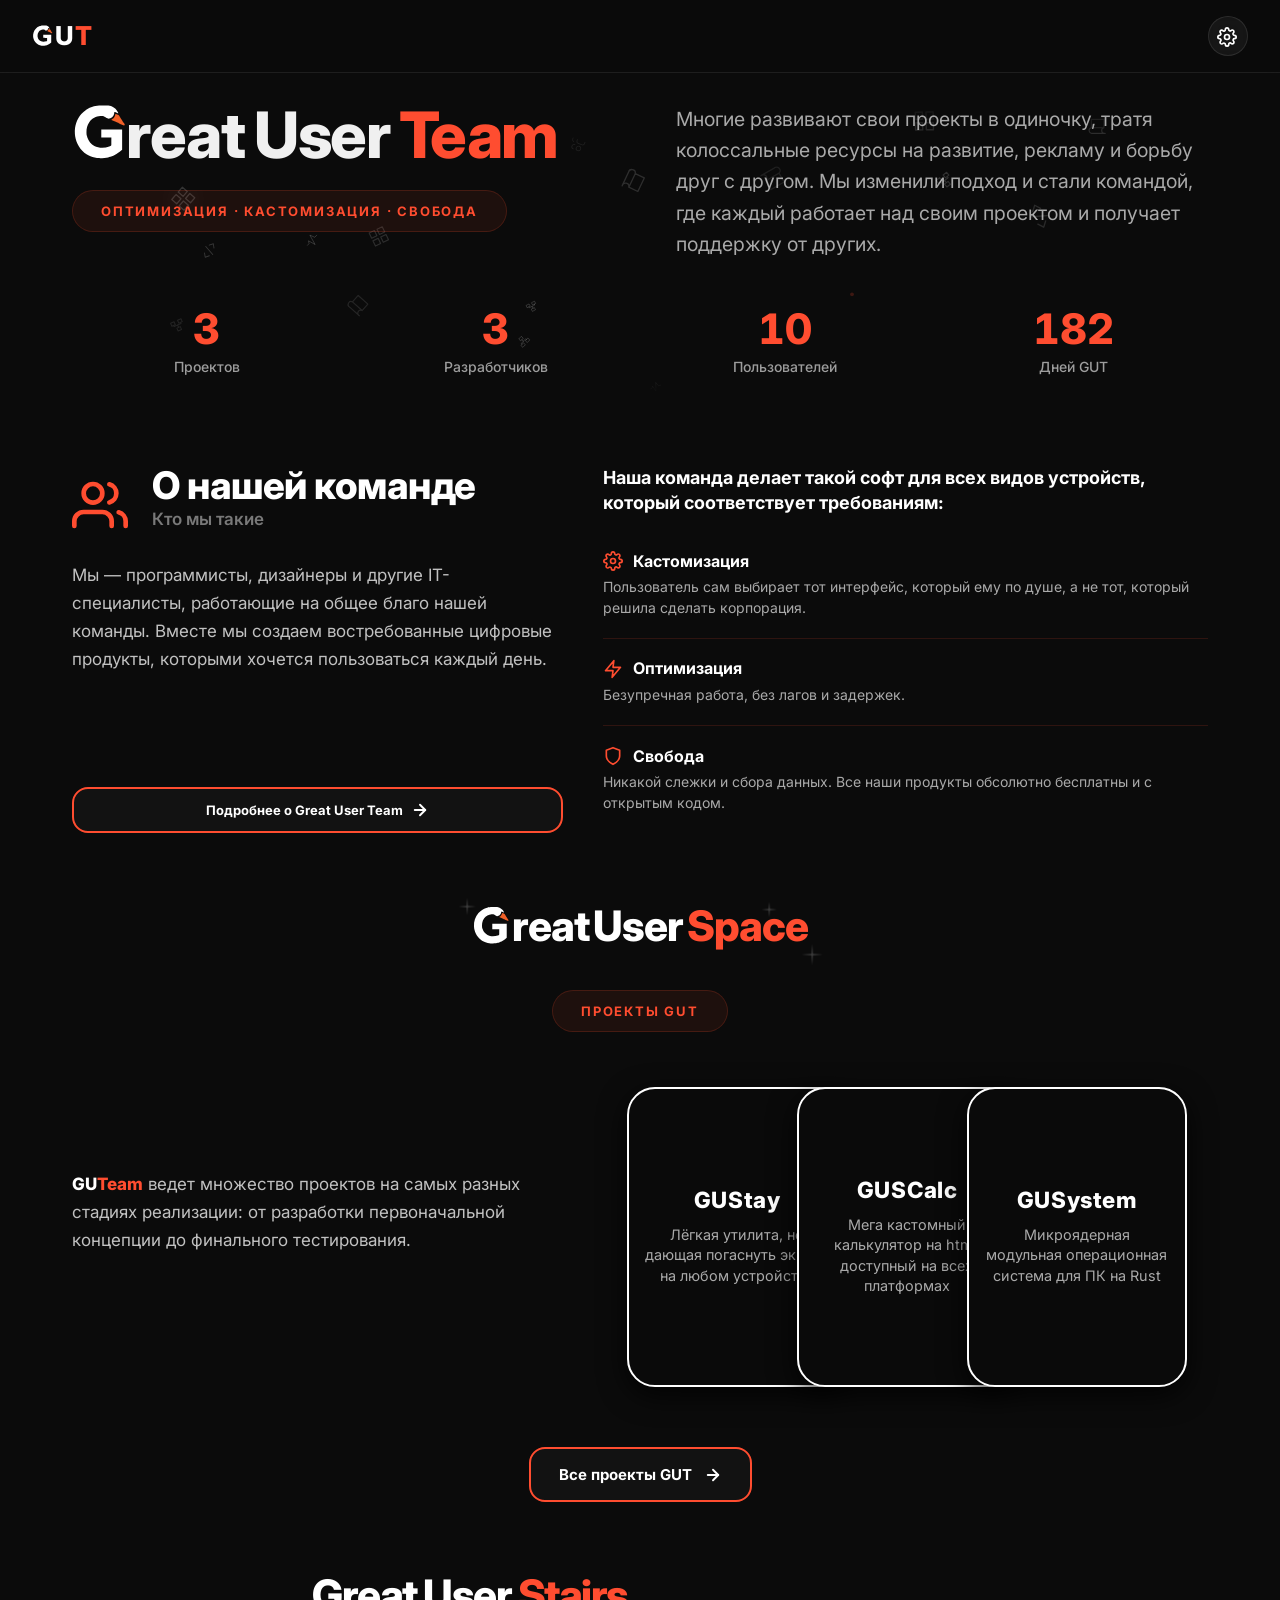
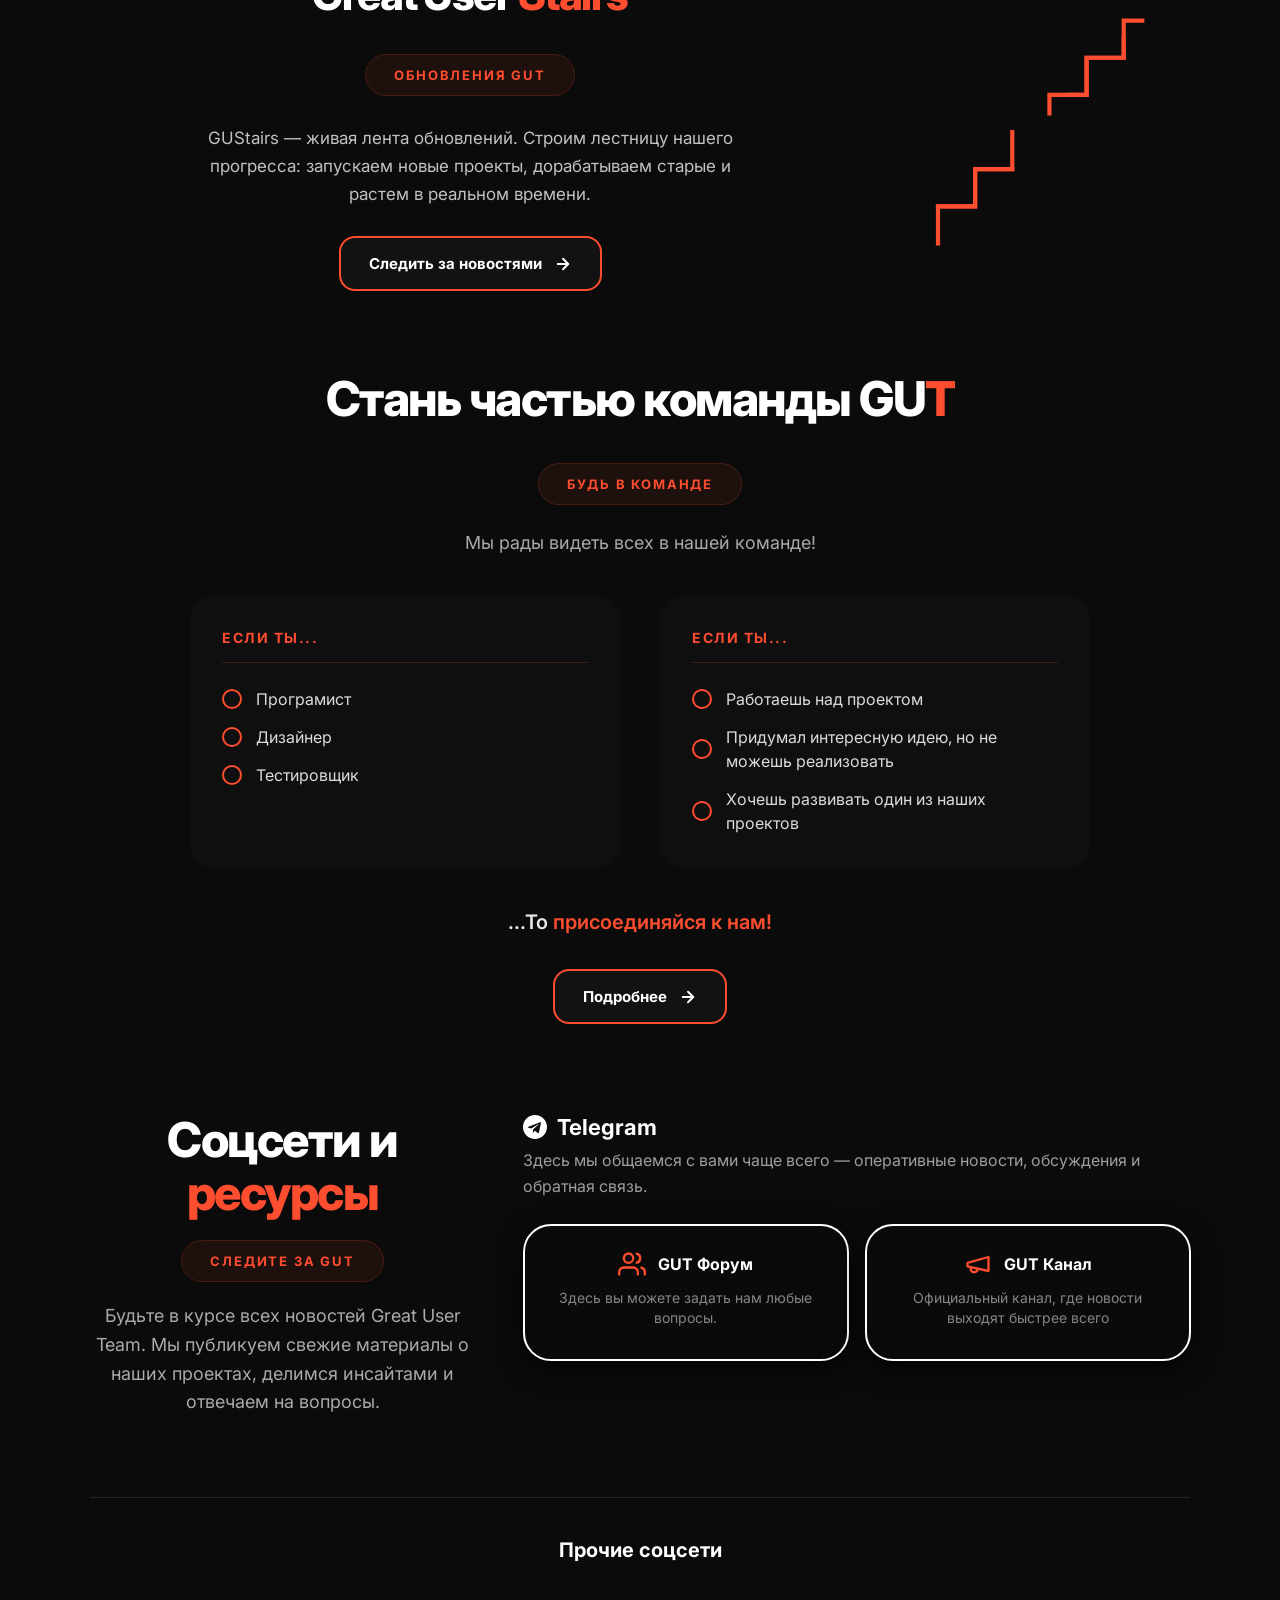
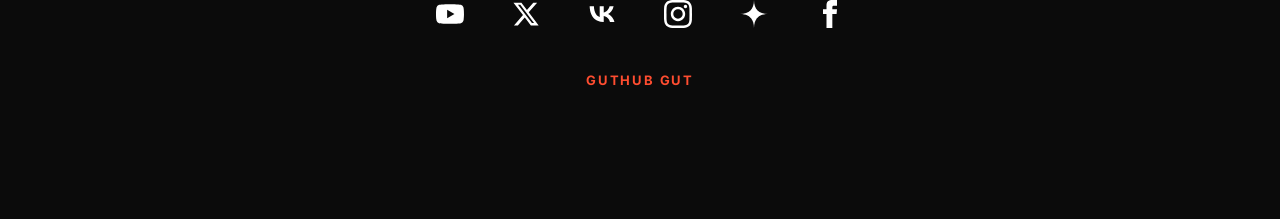
==== commit 216c785b: "Implement automatic file counting in index.html Added automatic file counting for projects and creat" ====
--- a/index.html
+++ b/index.html
@@ -2943,21 +2943,48 @@
                 </a>
             </div>
         </section>
-    <script>
-        (function() {
-            const themeToggleBtn = document.getElementById('themeToggleBtn');
-            const langToggleBtn = document.getElementById('langToggleBtn');
-            const settingsWidget = document.getElementById('settingsWidget');
-
-            settingsWidget.addEventListener('click', function(e) {
-                e.stopPropagation();
-                this.classList.toggle('open');
-            });
-            document.addEventListener('click', function(e) {
-                if (!e.target.closest('.settings-widget')) {
-                    settingsWidget.classList.remove('open');
+<script>
+    (function() {
+        // ===== АВТОМАТИЧЕСКИЙ ПОДСЧЁТ ФАЙЛОВ =====
+        async function updateStatsFromData() {
+            try {
+                // Считаем проекты
+                const projectsRes = await fetch('data/projects/');
+                const projectsText = await projectsRes.text();
+                const projectFiles = projectsText.match(/href="([^"]+\.txt)"/g) || [];
+                const projectsCount = projectFiles.length;
+
+                // Считаем разработчиков
+                const creatorsRes = await fetch('data/creators/');
+                const creatorsText = await creatorsRes.text();
+                const creatorFiles = creatorsText.match(/href="([^"]+\.txt)"/g) || [];
+                const creatorsCount = creatorFiles.length;
+
+                // Обновляем атрибуты data-target
+                const statNumbers = document.querySelectorAll('.stat-number');
+                if (statNumbers.length >= 2) {
+                    statNumbers[0].setAttribute('data-target', projectsCount);
+                    statNumbers[1].setAttribute('data-target', creatorsCount);
                 }
-            });
+            } catch (e) {
+                console.warn('Не удалось загрузить список файлов:', e);
+            }
+        }
+
+        // ===== ТВОЙ СУЩЕСТВУЮЩИЙ КОД =====
+        const themeToggleBtn = document.getElementById('themeToggleBtn');
+        const langToggleBtn = document.getElementById('langToggleBtn');
+        const settingsWidget = document.getElementById('settingsWidget');
+
+        settingsWidget.addEventListener('click', function(e) {
+            e.stopPropagation();
+            this.classList.toggle('open');
+        });
+        document.addEventListener('click', function(e) {
+            if (!e.target.closest('.settings-widget')) {
+                settingsWidget.classList.remove('open');
+            }
+        });
 
             const translations = {
                 ru: {
@@ -3322,11 +3349,12 @@
                 });
             }
 
-            window.addEventListener('DOMContentLoaded', () => {
-                animateCounters();
-                initFallingIcons();
-                initCardLinks();
-            });
+window.addEventListener('DOMContentLoaded', async () => {
+    await updateStatsFromData();  // 👈 СНАЧАЛА считаем файлы
+    animateCounters();            // 👈 ПОТОМ анимируем
+    initFallingIcons();
+    initCardLinks();
+});
         })();
     </script>
 </body>
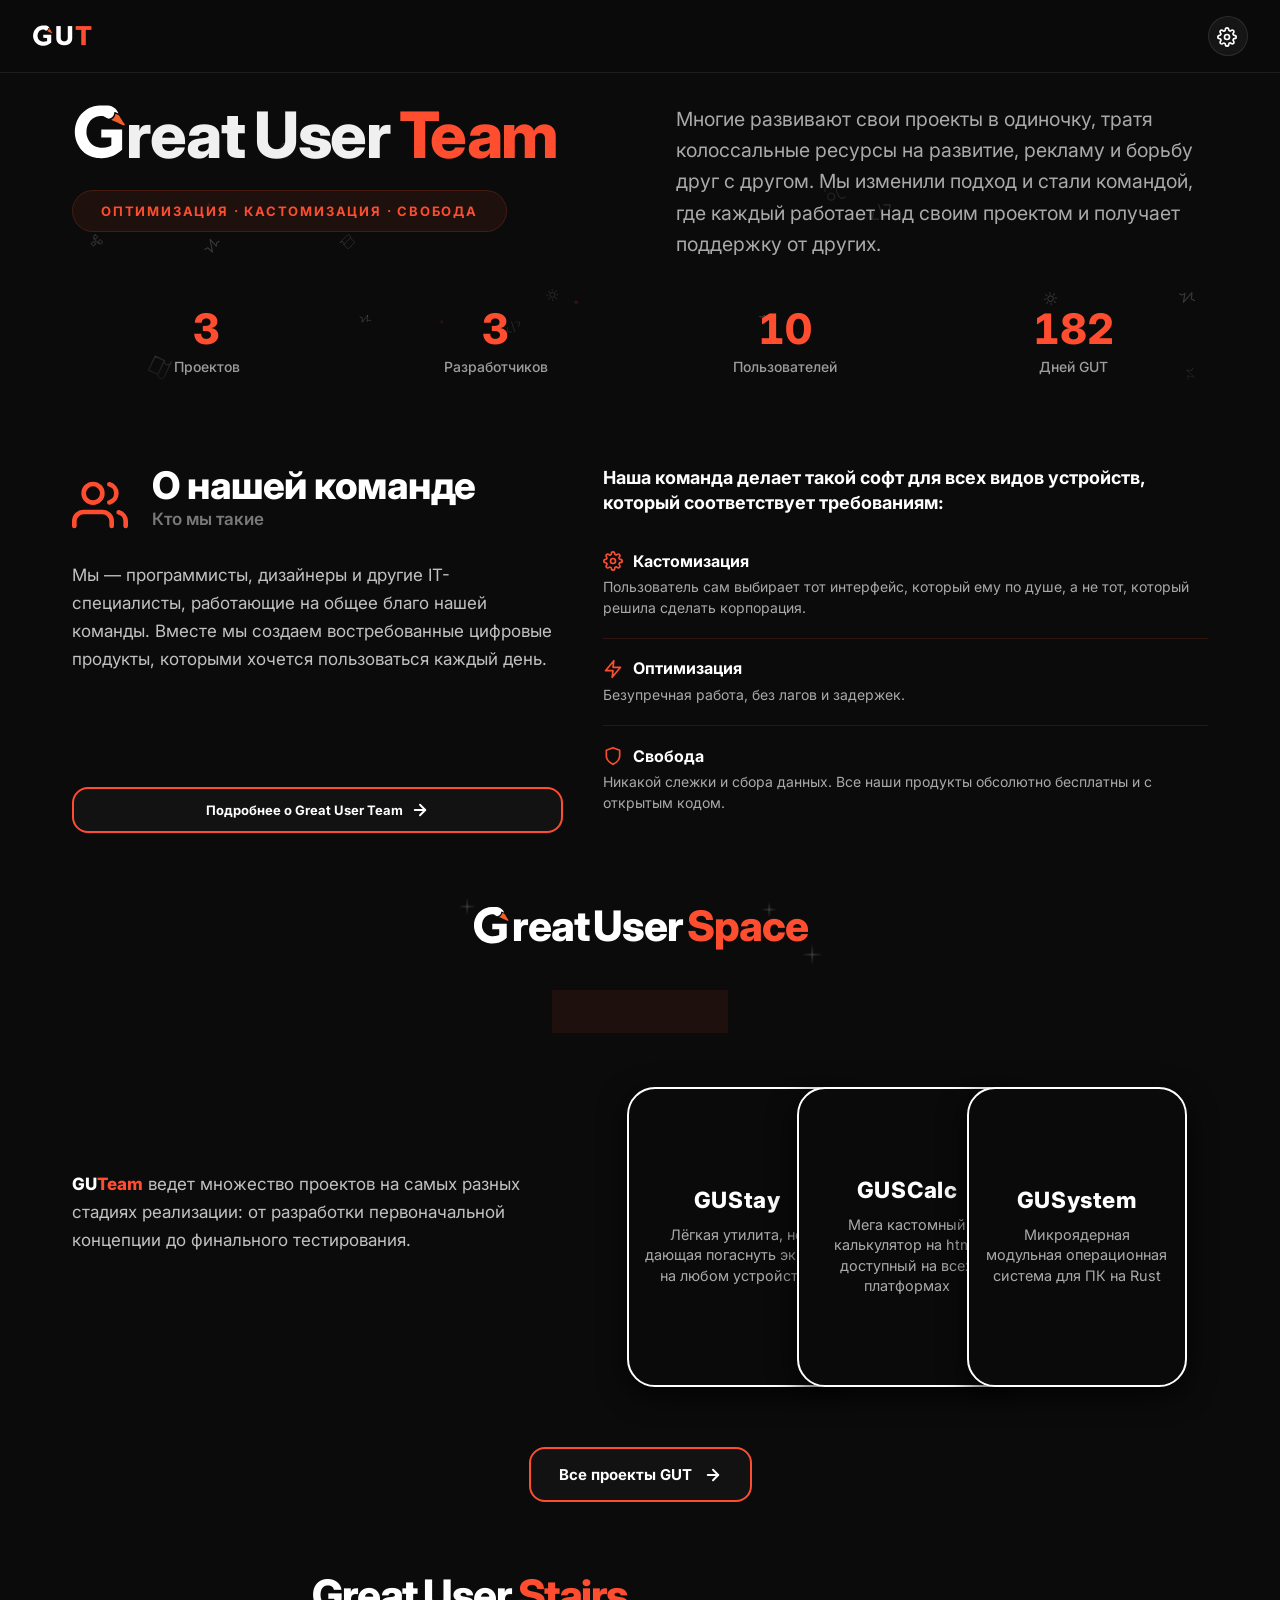
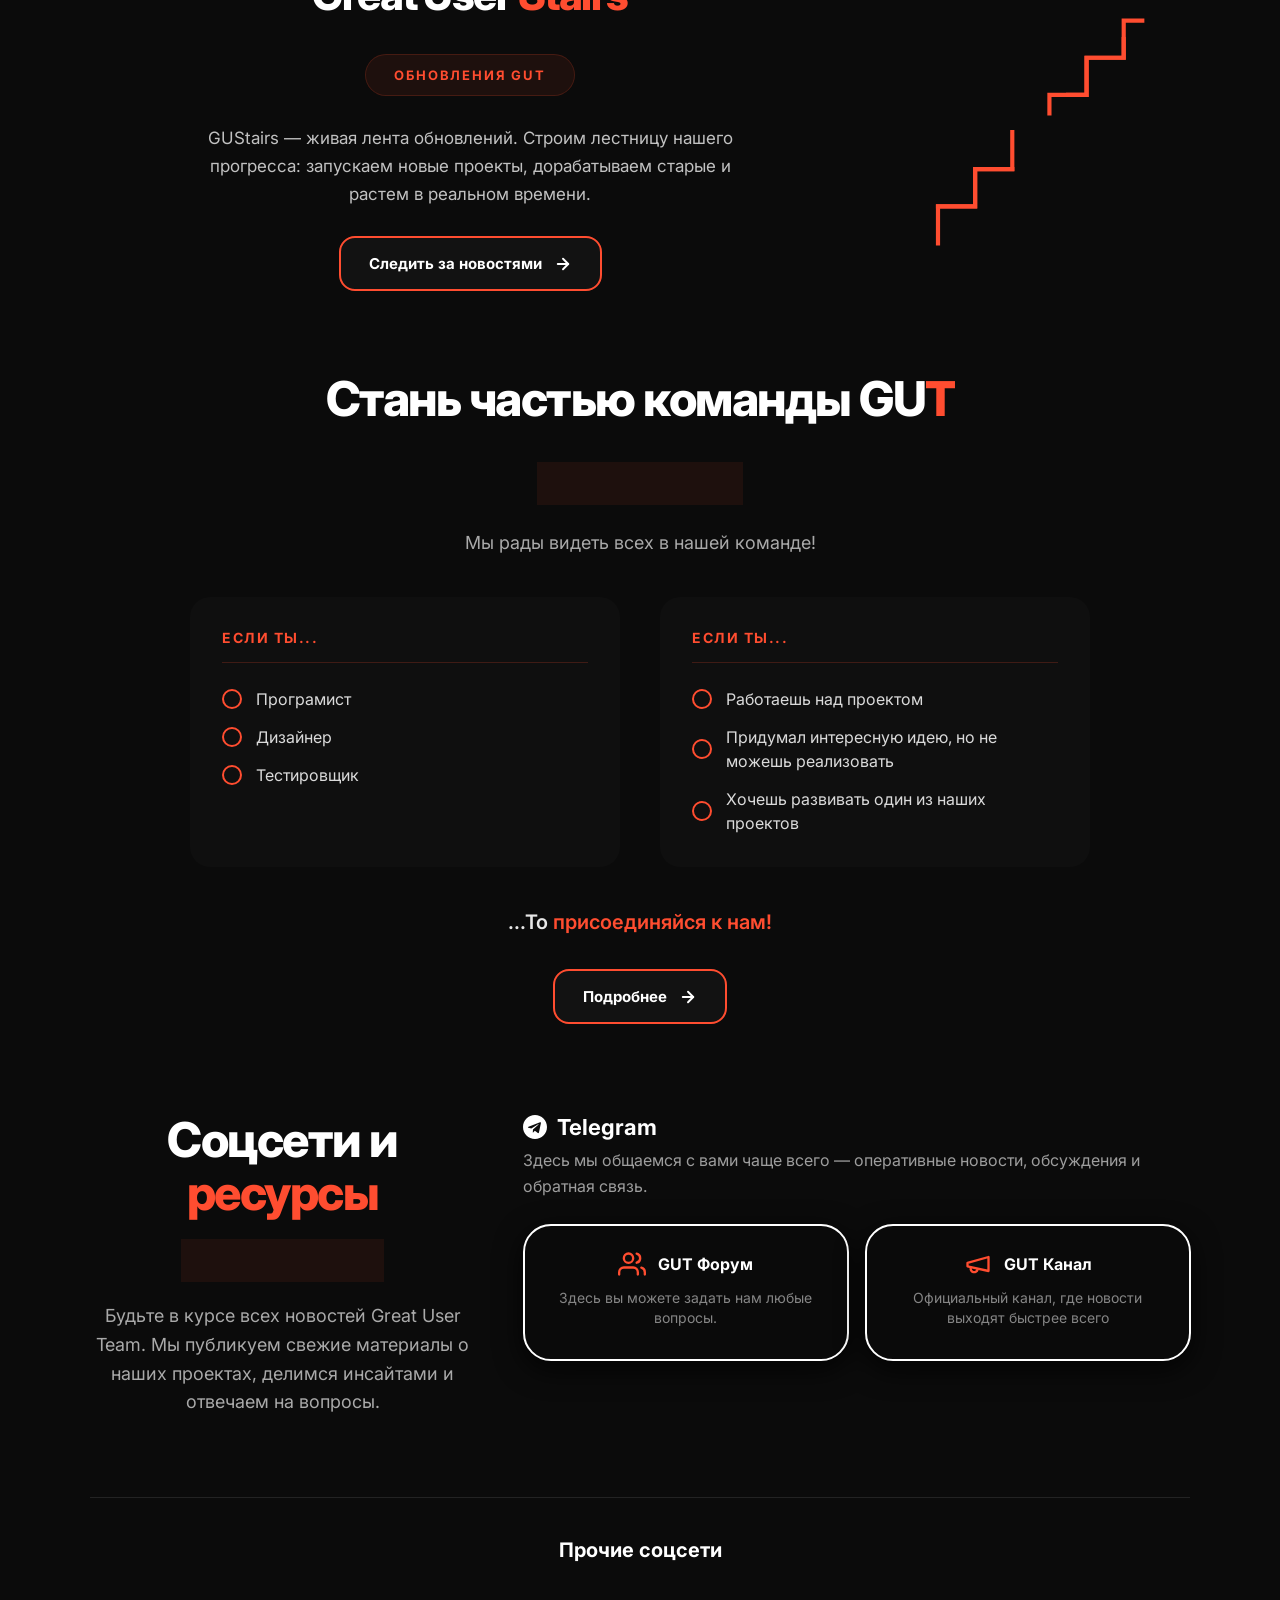
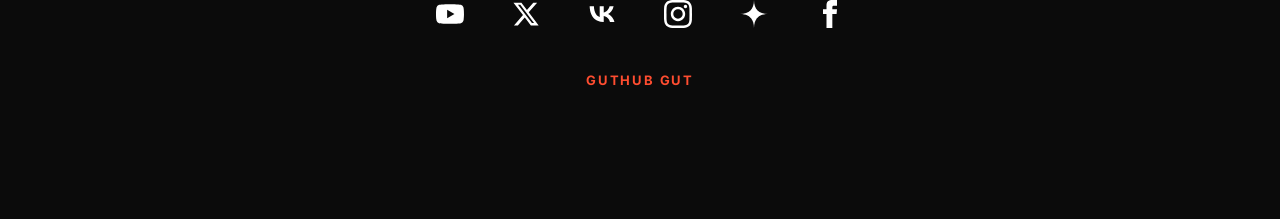
==== commit a4e282e4: "Update index.html" ====
--- a/index.html
+++ b/index.html
@@ -2462,7 +2462,8 @@
                     </p>
                 </div>
 
-                <a href="https://www.google.com" class="team-details-btn" target="_blank" rel="noopener noreferrer">
+<a href="about.html" class="team-details-btn">
+
                     <span data-i18n="teamDetailsBtn">Подробнее о Great User Team</span>
                     <svg class="team-details-arrow" viewBox="0 0 24 24">
                         <line x1="5" y1="12" x2="19" y2="12"></line>
@@ -2534,7 +2535,7 @@
                     <div class="benefits-heading" data-i18n="benefitsHeading">Наша команда делает такой софт для всех видов устройств, который соответствует требованиям:</div>
 
                     <div class="tablet-btn-container">
-                        <a href="https://www.google.com" class="team-details-btn" target="_blank" rel="noopener noreferrer">
+                        <a href="about.html" class="team-details-btn">
                             <span data-i18n="teamDetailsBtn">Подробнее о Great User Team</span>
                             <svg class="team-details-arrow" viewBox="0 0 24 24">
                                 <line x1="5" y1="12" x2="19" y2="12"></line>
@@ -2575,7 +2576,7 @@
                 </div>
             </div>
 
-            <a href="https://www.google.com" class="team-details-btn" target="_blank" rel="noopener noreferrer">
+     <a href="about.html" class="team-details-btn">
                 <span data-i18n="teamDetailsBtn">Подробнее о Great User Team</span>
                 <svg class="team-details-arrow" viewBox="0 0 24 24">
                     <line x1="5" y1="12" x2="19" y2="12"></line>
@@ -2625,7 +2626,7 @@
                                     <div class="card-title no-g-svg"><span style="display:inline-flex;align-items:center;gap:0.02em;"><span class="gut-g">G</span><span style="font-weight:800;">U</span><span class="gut-accent">Stay</span></span></div>
                                     <div class="card-desc" data-i18n="card1Desc">Лёгкая утилита, не дающая погаснуть экрану на любом устройстве</div>
                                 </div>
-                                <a href="https://yandex.ru" class="card-link-btn" target="_blank" rel="noopener noreferrer">
+                               <a href="project.html?id=1" class="card-link-btn">
                                     <span data-i18n="goBtn">Перейти</span>
                                 </a>
                             </div>
@@ -2637,7 +2638,7 @@
                                     <div class="card-title no-g-svg"><span style="display:inline-flex;align-items:center;gap:0.02em;"><span class="gut-g">G</span><span style="font-weight:800;">U</span><span class="gut-accent">S</span><span class="gut-accent">Calc</span></span></div>
                                     <div class="card-desc" data-i18n="card2Desc">Мега кастомный калькулятор на html, доступный на всех платформах</div>
                                 </div>
-                                <a href="https://mail.ru" class="card-link-btn" target="_blank" rel="noopener noreferrer">
+                               <a href="project.html?id=2" class="card-link-btn">
                                     <span data-i18n="goBtn">Перейти</span>
                                 </a>
                             </div>
@@ -2649,7 +2650,7 @@
                                     <div class="card-title no-g-svg"><span style="display:inline-flex;align-items:center;gap:0.02em;"><span class="gut-g">G</span><span style="font-weight:800;">U</span><span class="gut-accent">System</span></span></div>
                                     <div class="card-desc" data-i18n="card3Desc">Микроядерная модульная операционная система для ПК на Rust</div>
                                 </div>
-                                <a href="https://t.me" class="card-link-btn" target="_blank" rel="noopener noreferrer">
+                                <a href="project.html?id=3" class="card-link-btn">
                                     <span data-i18n="goBtn">Перейти</span>
                                 </a>
                             </div>
@@ -2658,7 +2659,7 @@
                 </div>
             </div>
 
-            <a href="#" class="team-details-btn all-projects-btn" style="margin-top: 40px;">
+<a href="space.html" class="team-details-btn all-projects-btn" style="margin-top: 40px;">
                 <span data-i18n="allProjectsBtn">Все проекты GUT</span>
                 <svg class="team-details-arrow" viewBox="0 0 24 24">
                     <line x1="5" y1="12" x2="19" y2="12"></line>
@@ -2678,7 +2679,7 @@
                     <p class="gut-stairs-desc" data-i18n="stairsDesc">
                         GUStairs — живая лента обновлений. Строим лестницу нашего прогресса: запускаем новые проекты, дорабатываем старые и растем в реальном времени.
                     </p>
-                    <a href="#" class="team-details-btn">
+                   <a href="news.html" class="team-details-btn">
                         <span data-i18n="stairsBtn">Следить за новостями</span>
                         <svg class="team-details-arrow" viewBox="0 0 24 24">
                             <line x1="5" y1="12" x2="19" y2="12"></line>
@@ -2774,7 +2775,7 @@
                     GUStairs — живая лента обновлений. Строим лестницу нашего прогресса: запускаем новые проекты, дорабатываем старые и растем в реальном времени.
                 </p>
 
-                <a href="#" class="team-details-btn">
+          <a href="news.html" class="team-details-btn">
                     <span data-i18n="stairsBtn">Следить за новостями</span>
                     <svg class="team-details-arrow" viewBox="0 0 24 24">
                         <line x1="5" y1="12" x2="19" y2="12"></line>
@@ -2838,7 +2839,7 @@
             </div>
 
             <div class="join-gut-btn-container">
-                <a href="#" class="team-details-btn">
+                <a href="join.html" class="team-details-btn">
                     <span data-i18n="joinBtn">Подробнее</span>
                     <svg class="team-details-arrow" viewBox="0 0 24 24">
                         <line x1="5" y1="12" x2="19" y2="12"></line>
@@ -2938,7 +2939,7 @@
                     </a>
                 </div>
 
-                <a href="#" class="github-text-link" target="_blank" rel="noopener noreferrer">
+<a href="https://github.com/GreatUserTeam" class="github-text-link" target="_blank" rel="noopener noreferrer">
                     <span data-i18n="socialsGithub">GutHub GUT</span>
                 </a>
             </div>
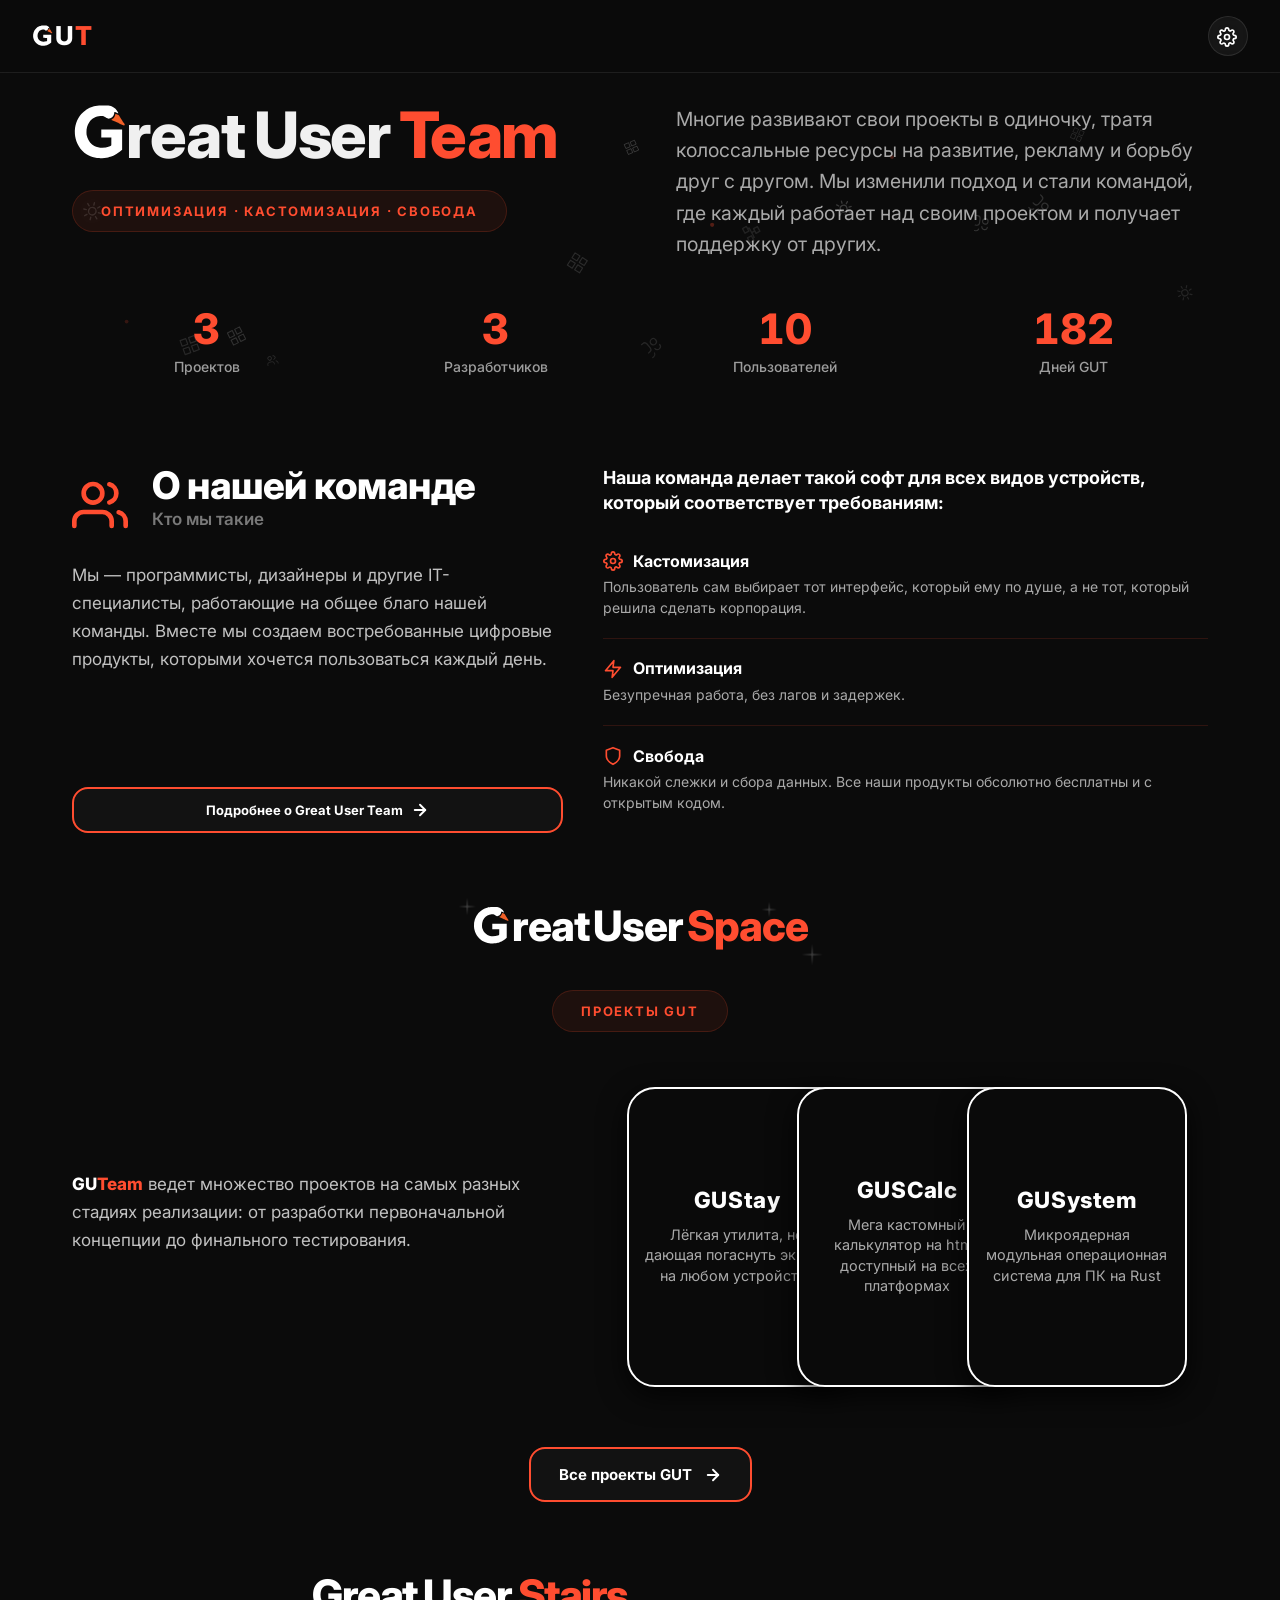
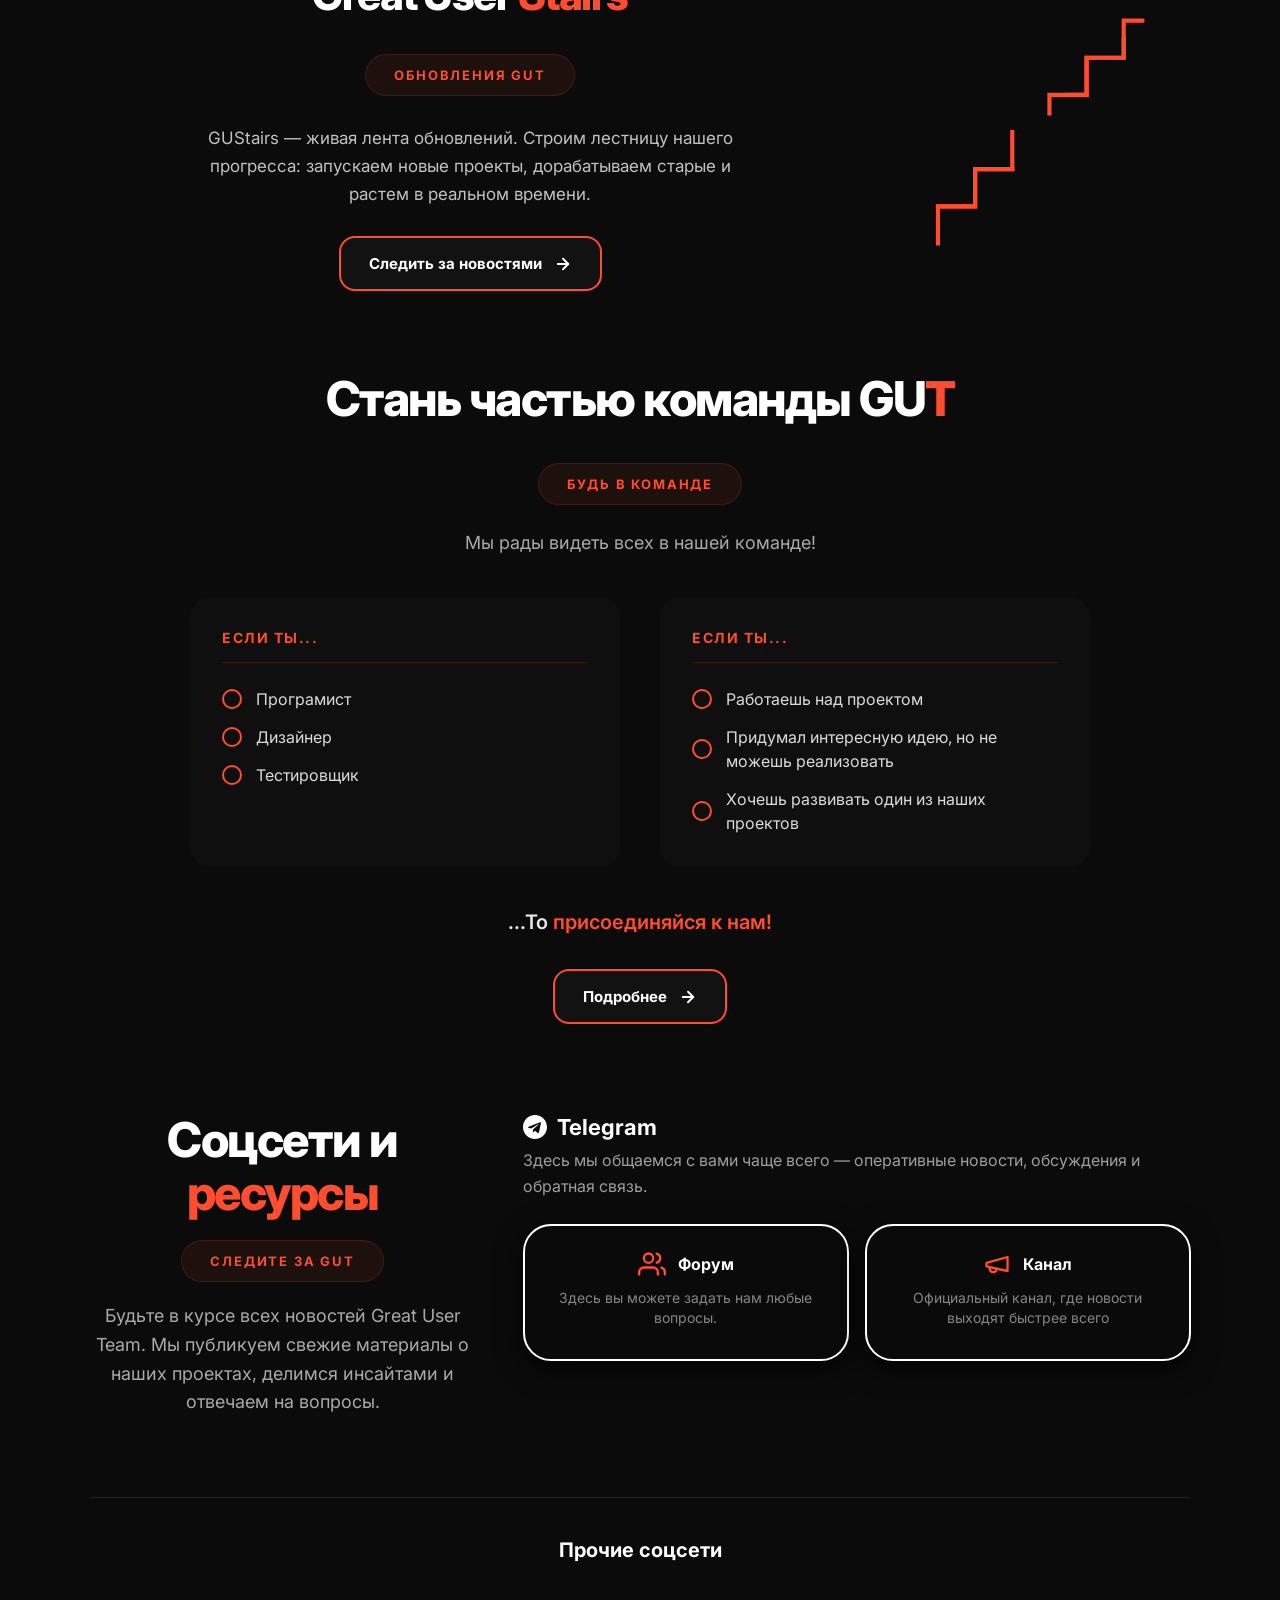
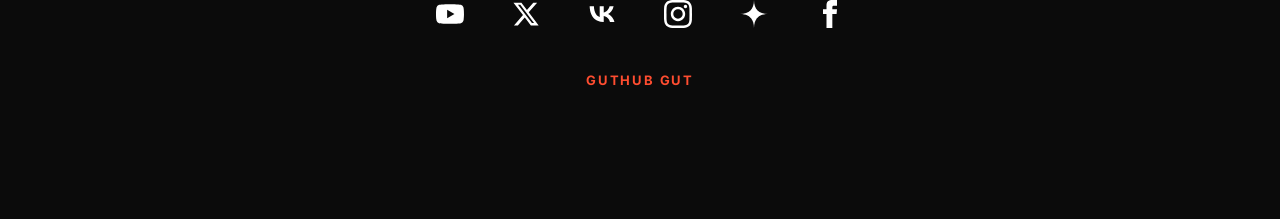
==== commit 8fbe166f: "Update index.html" ====
--- a/index.html
+++ b/index.html
@@ -2883,7 +2883,7 @@
                                     <path d="M23 21v-2a4 4 0 0 0-3-3.87" />
                                     <path d="M16 3.13a4 4 0 0 1 0 7.75" />
                                 </svg>
-                                <div class="mini-name"><span class="highlight-g">G</span>U<span class="highlight-t">T</span> <span data-i18n="socialsForum">Форум</span></div>
+                               <div class="mini-name"><span data-i18n="socialsForum">Форум</span></div>
                             </div>
                             <div class="mini-desc" data-i18n="socialsForumDesc">Здесь вы можете задать нам любые вопросы.</div>
                             <span class="mini-card-link-btn" data-i18n="goBtn">Перейти</span>
@@ -2895,7 +2895,7 @@
                                     <path d="M3 11l18-5v12L3 14v-3z" />
                                     <path d="M11.6 16.8a3 3 0 1 1-5.8-1.6" />
                                 </svg>
-                                <div class="mini-name"><span class="highlight-g">G</span>U<span class="highlight-t">T</span> <span data-i18n="socialsChannel">Канал</span></div>
+                                <div class="mini-name"><span data-i18n="socialsChannel">Канал</span></div>
                             </div>
                             <div class="mini-desc" data-i18n="socialsChannelDesc">Официальный канал, где новости выходят быстрее всего</div>
                             <span class="mini-card-link-btn" data-i18n="goBtn">Перейти</span>
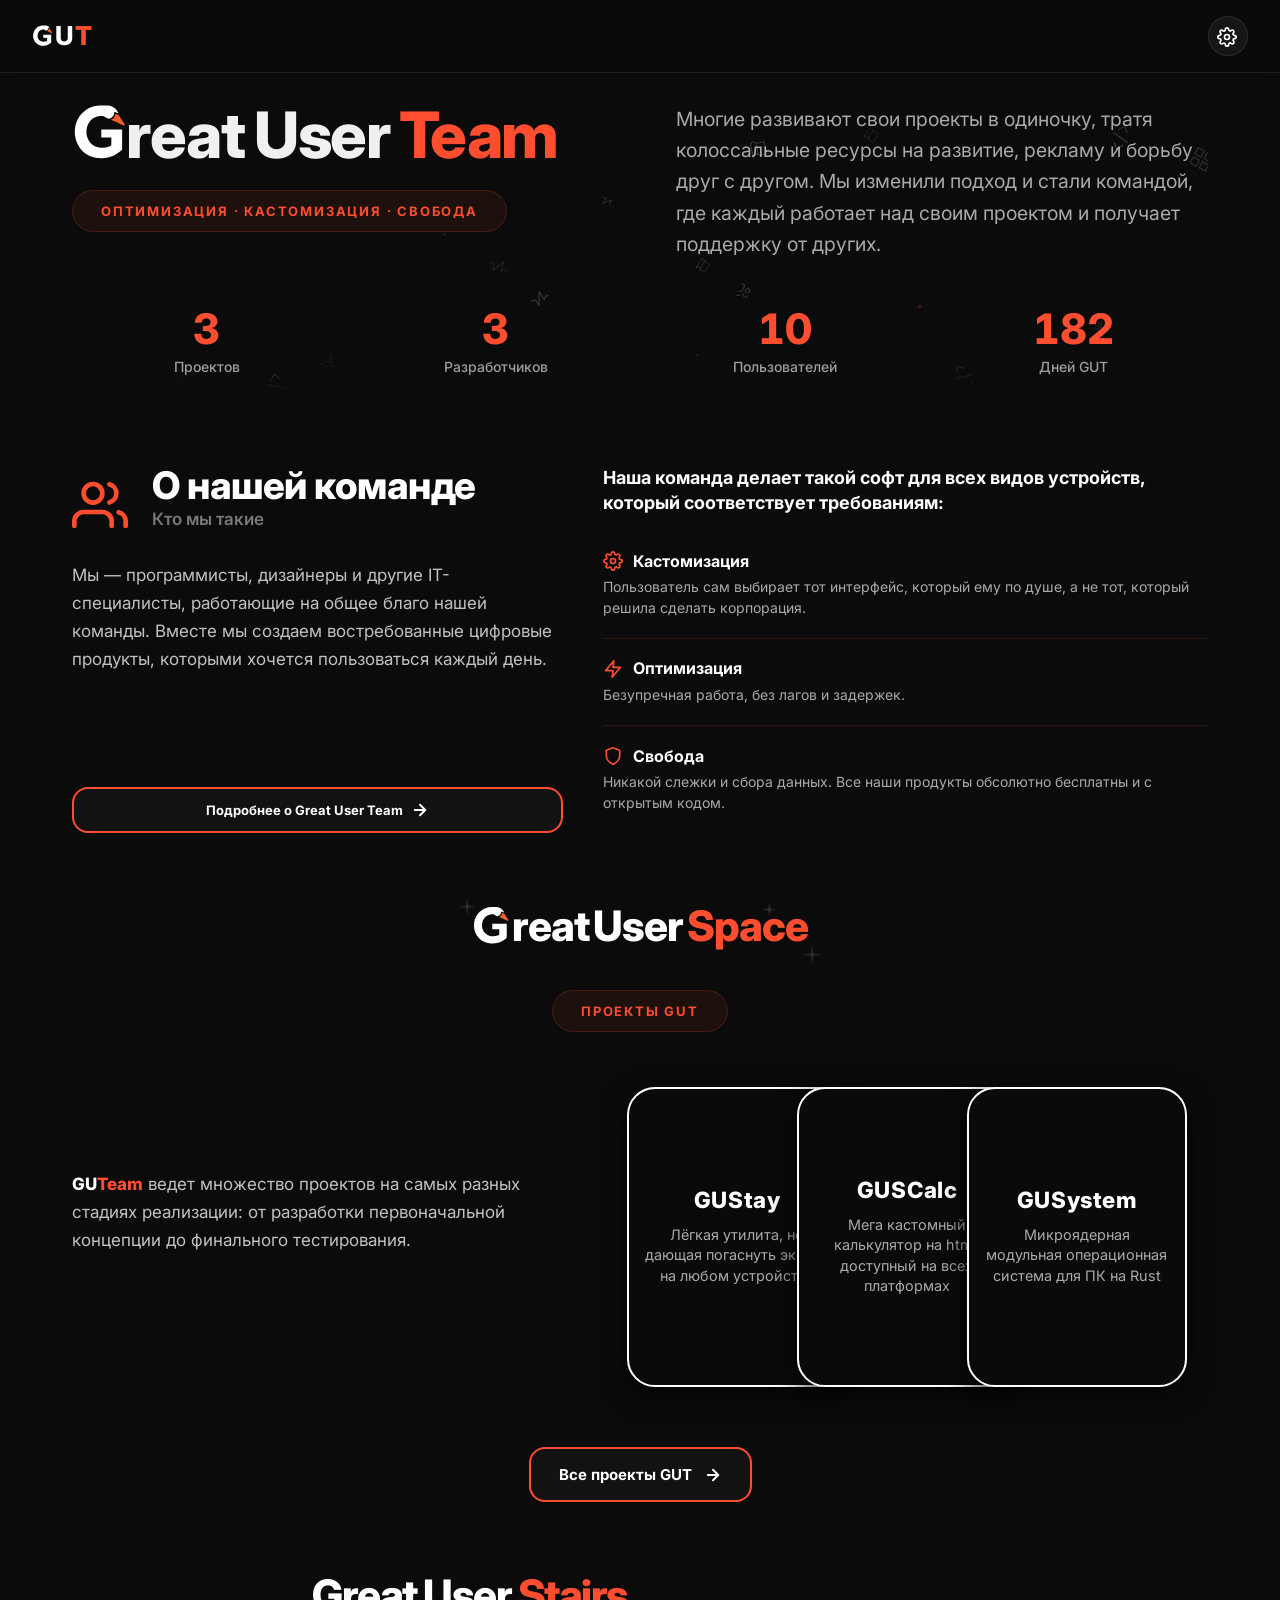
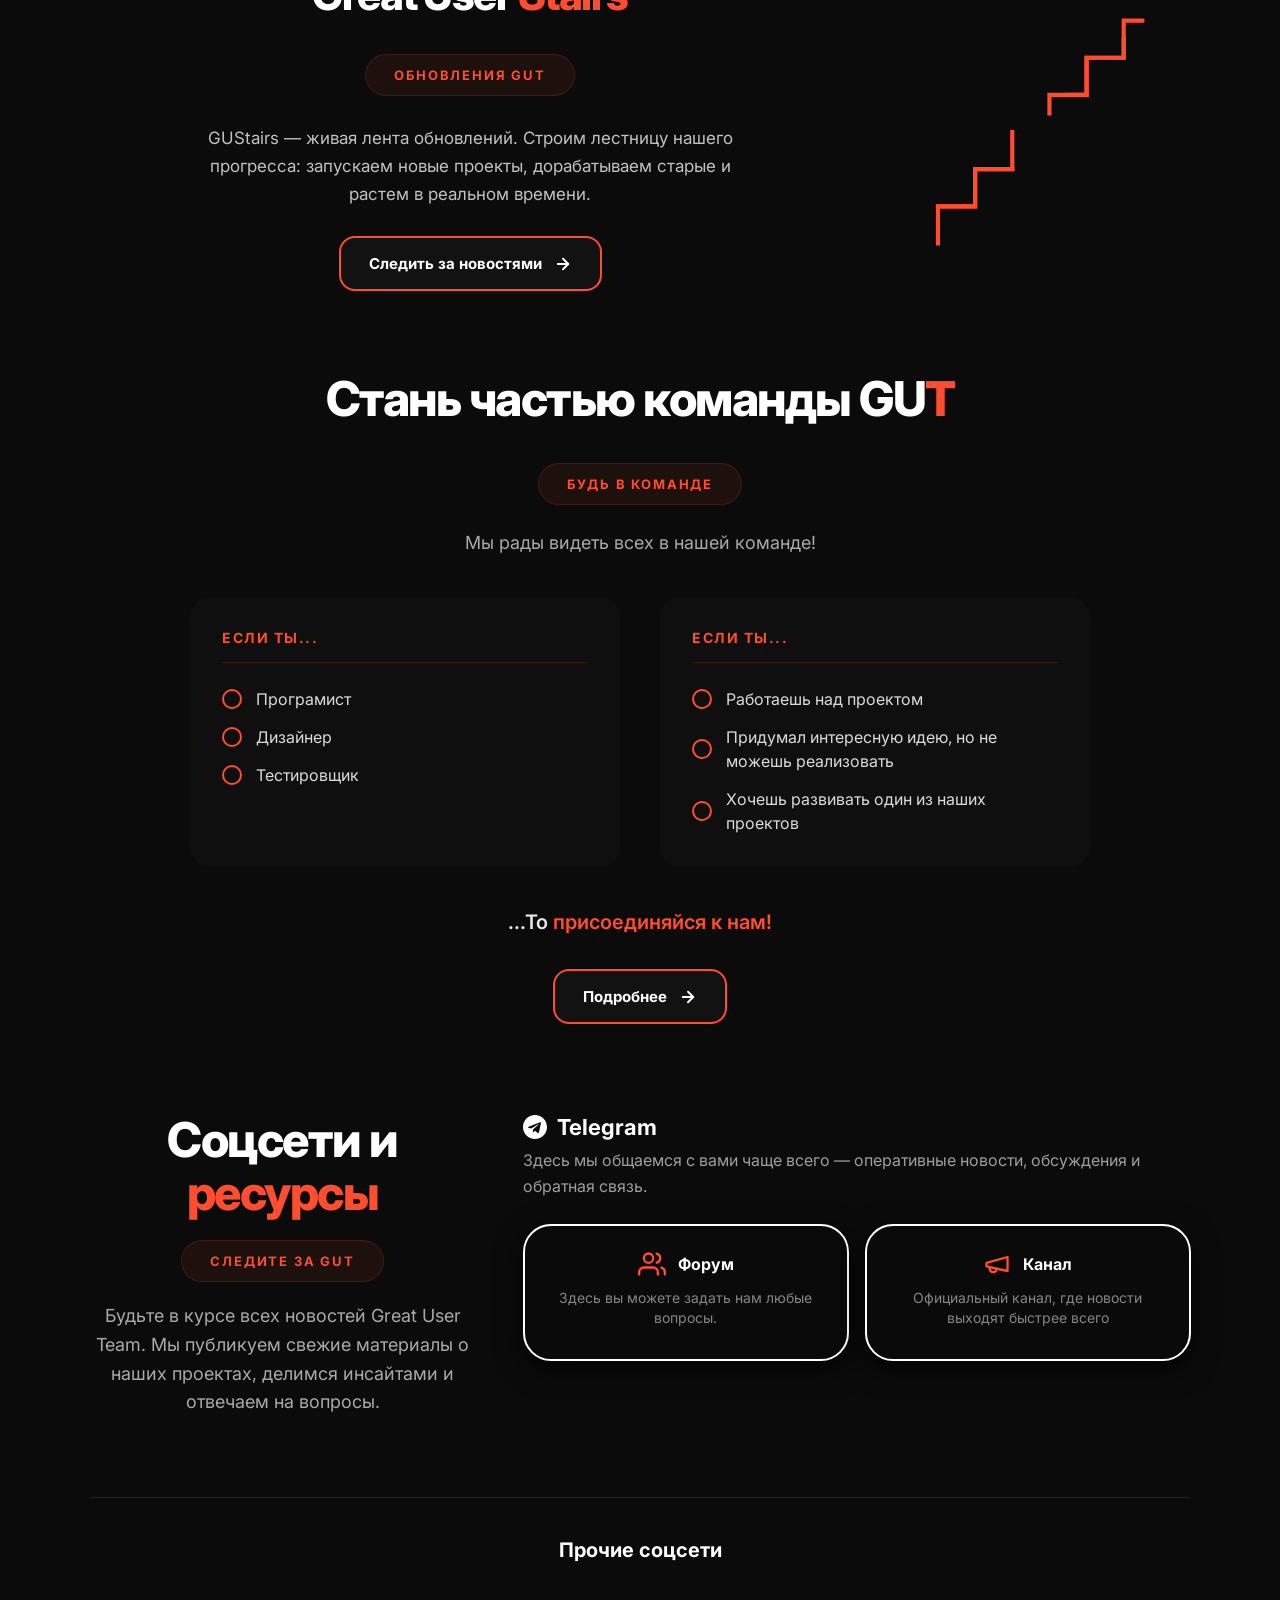
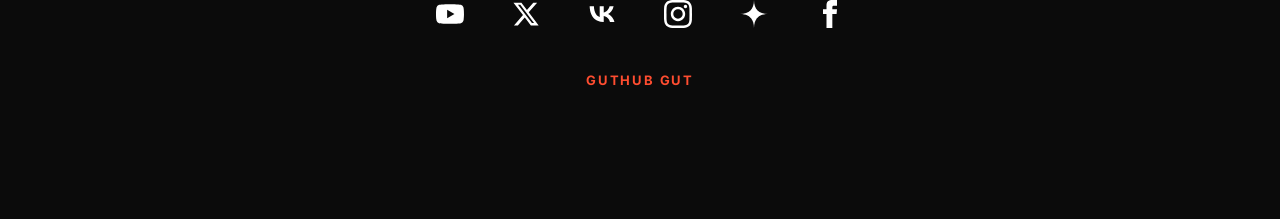
==== commit 79d20b59: "Update index.html" ====
--- a/index.html
+++ b/index.html
@@ -2787,9 +2787,9 @@
 
         <section class="join-gut-section" id="joinGutSection">
             <div class="join-header">
-                <h2 class="join-gut-title">
-                    Стань частью команды <span class="gut-gu">GU</span><span class="gut-t">T</span>
-                </h2>
+                <h2 class="join-gut-title" data-i18n="joinTitle">
+    Стань частью команды <span class="gut-gu">GU</span><span class="gut-t">T</span>
+</h2>
                 <div class="motto-glass" data-i18n="joinMotto">Будь в команде</div>
                 <p class="join-gut-subtitle" data-i18n="joinSubtitle">
                     Мы рады видеть всех в нашей команде!
@@ -2852,8 +2852,8 @@
         <section class="socials-block" id="socialsBlock">
             <div class="socials-main-layout">
                 <div class="socials-header-left">
-<h2 class="socials-title">
-    <span id="socialsTitleText">Соцсети и <span class="highlight">ресурсы</span></span>
+<h2 class="socials-title" id="socialsTitleText" data-i18n="socialsTitle">
+    Соцсети и <span class="highlight">ресурсы</span>
 </h2>
                     <div class="follow-badge" data-i18n="socialsBadge">Следите за GUT</div>
                     <p class="socials-subtitle" data-i18n="socialsSubtitle">
@@ -2989,6 +2989,8 @@
 
             const translations = {
                 ru: {
+		    joinMotto: "Будь в команде",
+		    joinTitle: "Стань частью команды <span class='gut-gu'>GU</span><span class='gut-t'>T</span>",
                     motto: "Оптимизация · Кастомизация · Свобода",
                     heroDesc: "Многие развивают свои проекты в одиночку, тратя колоссальные ресурсы на развитие, рекламу и борьбу друг с другом. Мы изменили подход и стали командой, где каждый работает над своим проектом и получает поддержку от других.",
                     projects: "Проектов",
@@ -3044,6 +3046,7 @@
                     socialsGithub: "GutHub GUT"
                 },
                 en: {
+		    joinTitle: "Become part of the <span class='gut-gu'>GU</span><span class='gut-t'>T</span>",
                     motto: "Optimization · Customization · Freedom",
                     heroDesc: "Many develop their projects alone, spending huge resources on development, advertising and competing with each other. We changed the approach and became a team where everyone works on their own project and gets support from others.",
                     projects: "Projects",
@@ -3129,12 +3132,12 @@
                 localStorage.setItem('gut_lang', lang);
                 langToggleBtn.innerText = lang.toUpperCase();
 
-                document.querySelectorAll('[data-i18n]').forEach(elem => {
-                    const key = elem.getAttribute('data-i18n');
-                    if (translations[lang] && translations[lang][key]) {
-                        elem.innerText = translations[lang][key];
-                    }
-                });
+               document.querySelectorAll('[data-i18n]').forEach(elem => {
+    const key = elem.getAttribute('data-i18n');
+    if (translations[lang] && translations[lang][key]) {
+        elem.innerHTML = translations[lang][key];  // 👈 innerHTML
+    }
+});
 
                 document.getElementById('mottoText').innerText = translations[lang].motto;
                 document.getElementById('heroDescText').innerText = translations[lang].heroDesc;
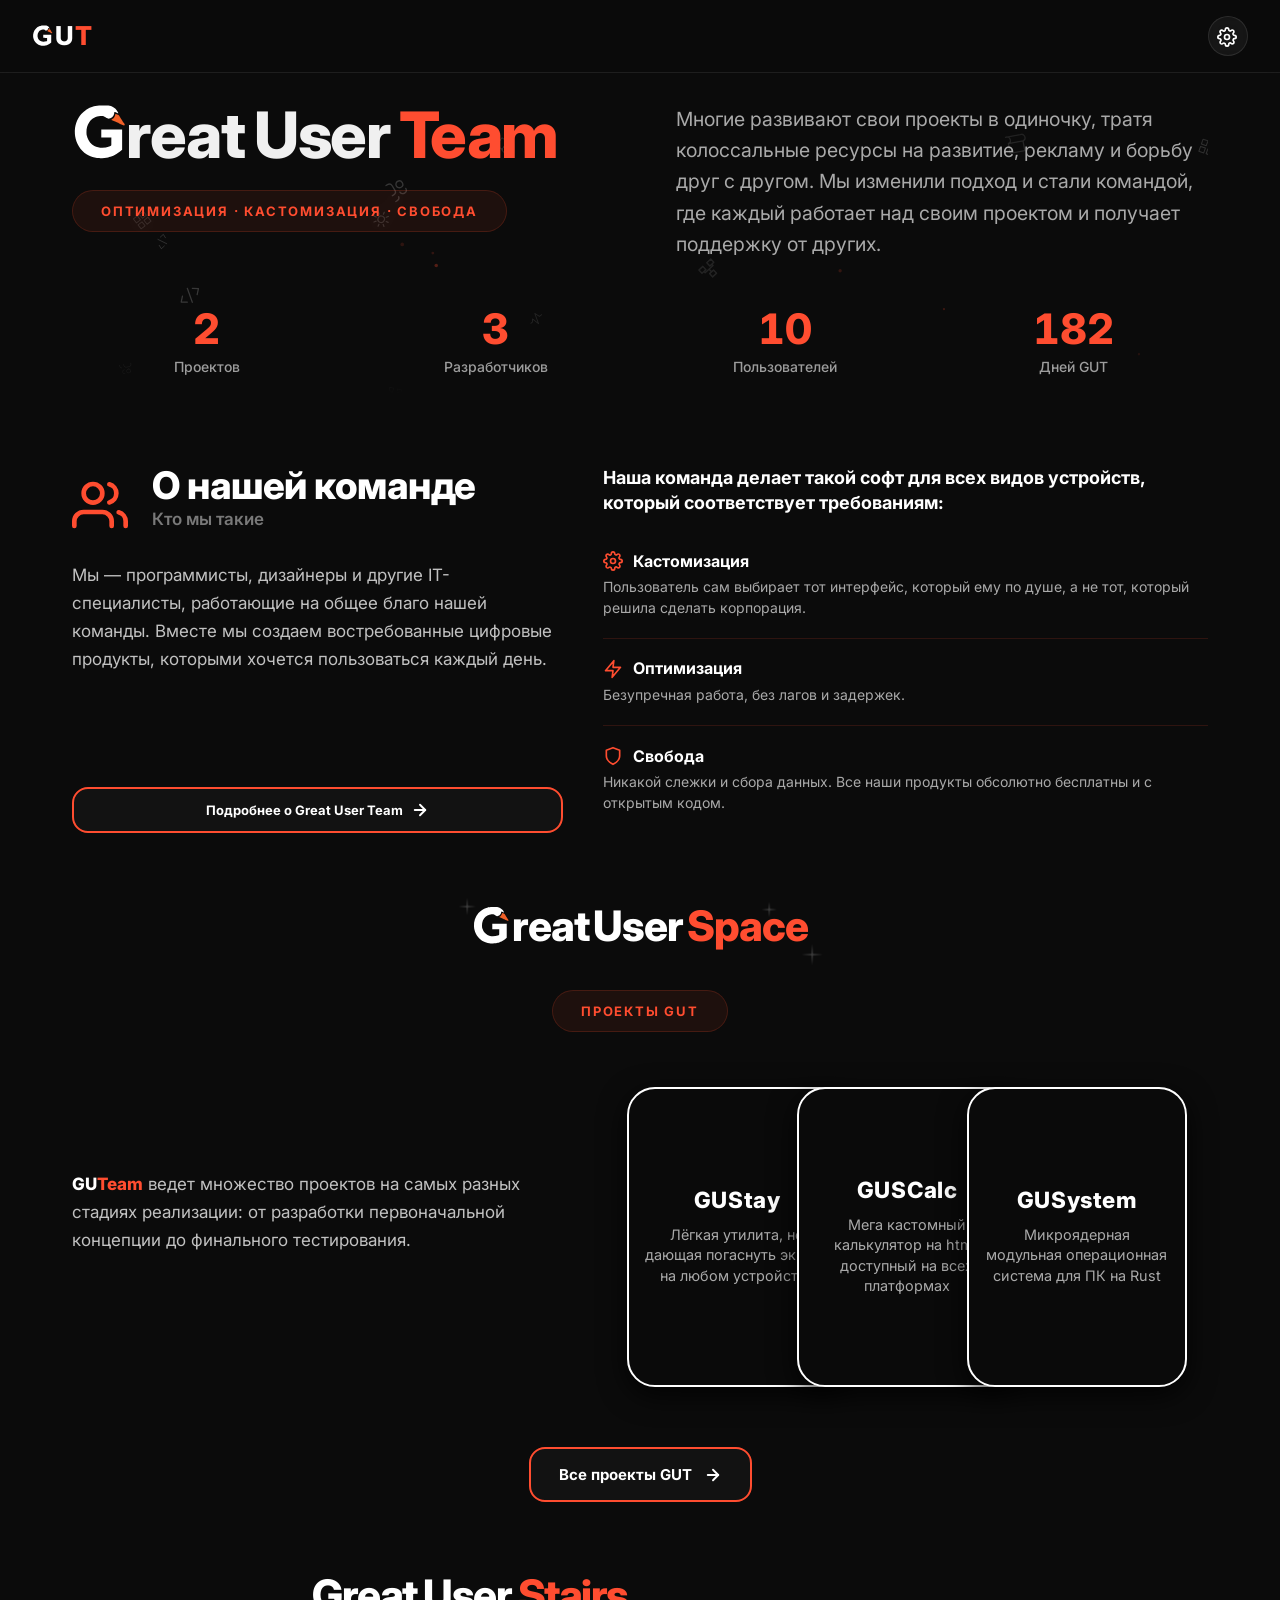
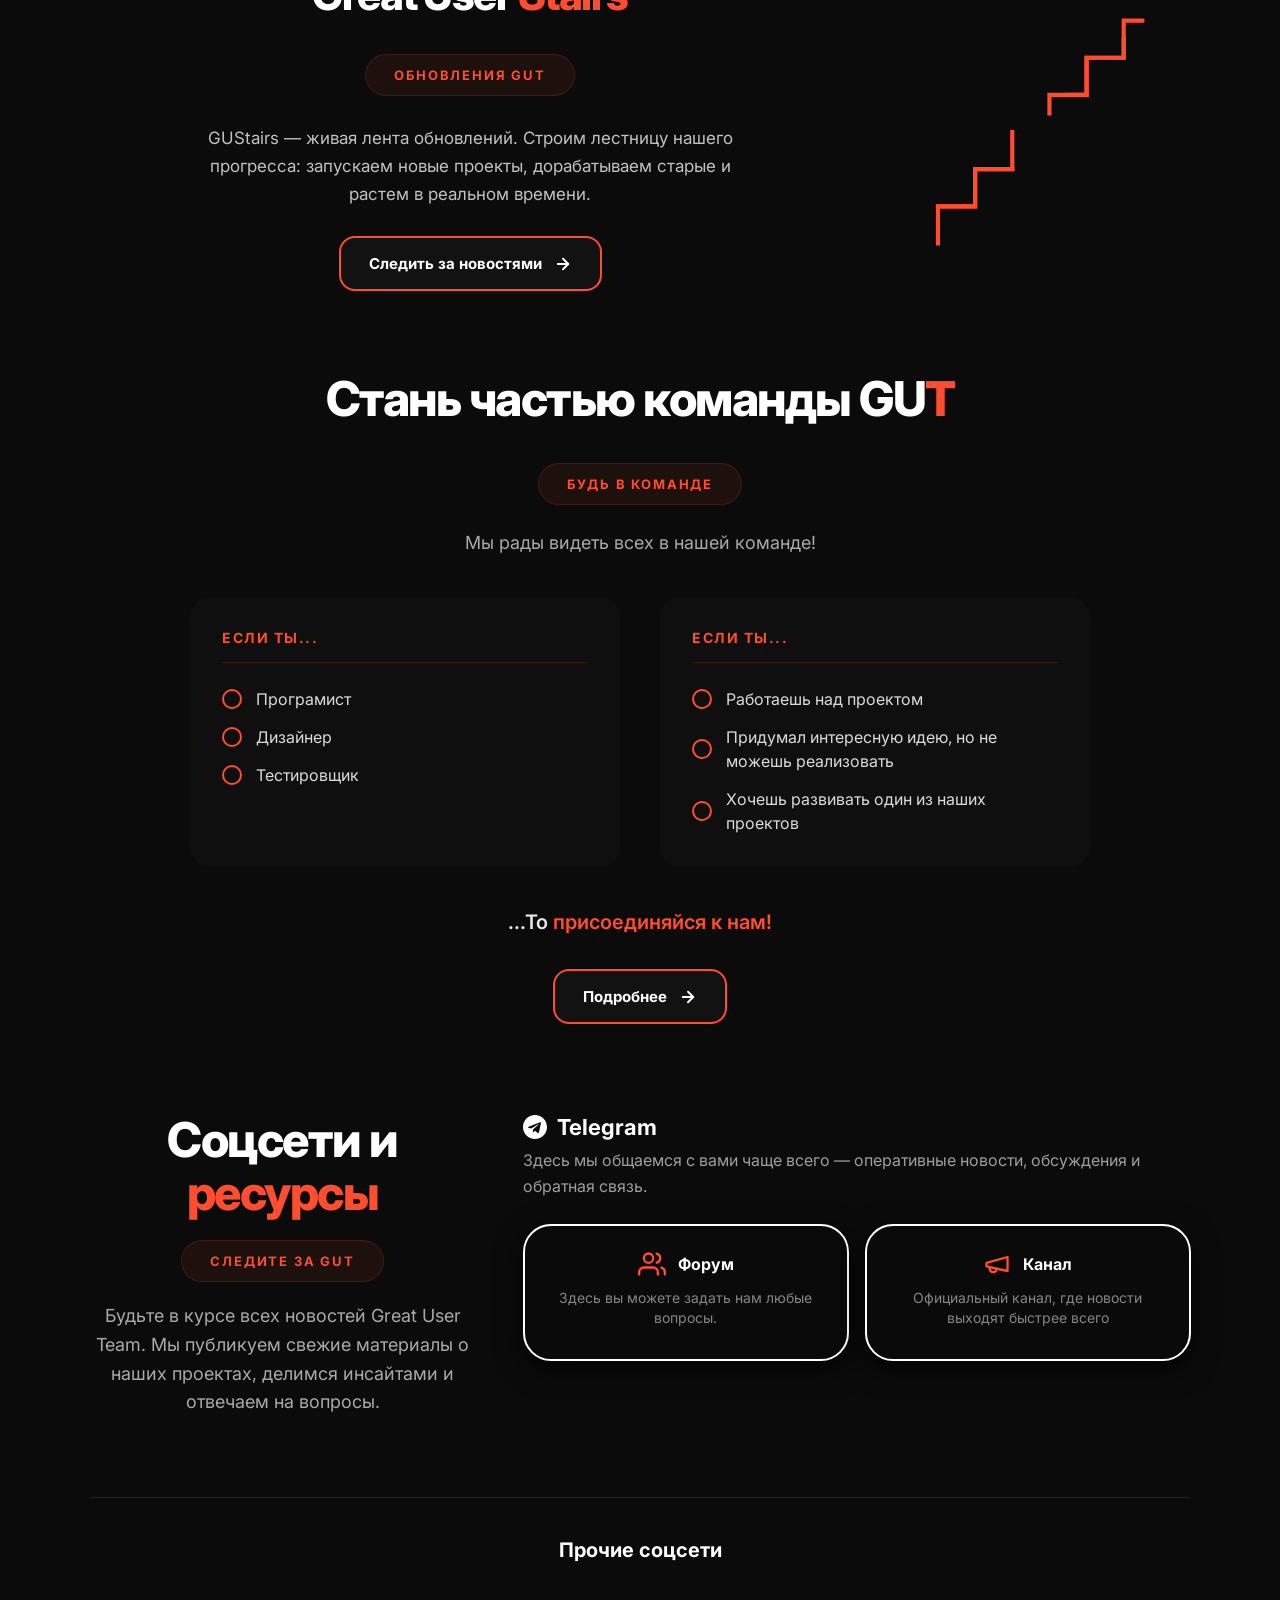
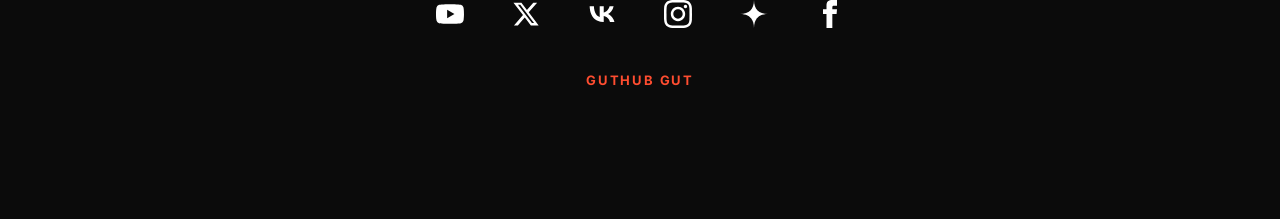
==== commit ce4a152d: "Update index.html" ====
--- a/index.html
+++ b/index.html
@@ -2946,32 +2946,29 @@
         </section>
 <script>
     (function() {
-        // ===== АВТОМАТИЧЕСКИЙ ПОДСЧЁТ ФАЙЛОВ =====
-        async function updateStatsFromData() {
-            try {
-                // Считаем проекты
-                const projectsRes = await fetch('data/projects/');
-                const projectsText = await projectsRes.text();
-                const projectFiles = projectsText.match(/href="([^"]+\.txt)"/g) || [];
-                const projectsCount = projectFiles.length;
-
-                // Считаем разработчиков
-                const creatorsRes = await fetch('data/creators/');
-                const creatorsText = await creatorsRes.text();
-                const creatorFiles = creatorsText.match(/href="([^"]+\.txt)"/g) || [];
-                const creatorsCount = creatorFiles.length;
-
-                // Обновляем атрибуты data-target
-                const statNumbers = document.querySelectorAll('.stat-number');
-                if (statNumbers.length >= 2) {
-                    statNumbers[0].setAttribute('data-target', projectsCount);
-                    statNumbers[1].setAttribute('data-target', creatorsCount);
-                }
-            } catch (e) {
-                console.warn('Не удалось загрузить список файлов:', e);
-            }
-        }
-
+async function updateStatsFromData() {
+    try {
+        // Получаем список файлов в data/projects/
+        const projectsRes = await fetch('https://api.github.com/repos/GreatUserTeam/GUSite/contents/data/projects');
+        const projectsData = await projectsRes.json();
+        const projectsCount = Array.isArray(projectsData) ? projectsData.filter(f => f.name.endsWith('.txt')).length : 0;
+
+        // Получаем список файлов в data/creators/
+        const creatorsRes = await fetch('https://api.github.com/repos/GreatUserTeam/GUSite/contents/data/creators');
+        const creatorsData = await creatorsRes.json();
+        const creatorsCount = Array.isArray(creatorsData) ? creatorsData.filter(f => f.name.endsWith('.txt')).length : 0;
+
+        // Обновляем атрибуты data-target
+        const statNumbers = document.querySelectorAll('.stat-number');
+        if (statNumbers.length >= 2) {
+            statNumbers[0].setAttribute('data-target', projectsCount);
+            statNumbers[1].setAttribute('data-target', creatorsCount);
+        }
+    } catch (e) {
+        console.warn('Не удалось загрузить список файлов через GitHub API:', e);
+        // Если API не работает — ничего не делаем, оставляем старые значения
+    }
+}
         // ===== ТВОЙ СУЩЕСТВУЮЩИЙ КОД =====
         const themeToggleBtn = document.getElementById('themeToggleBtn');
         const langToggleBtn = document.getElementById('langToggleBtn');
